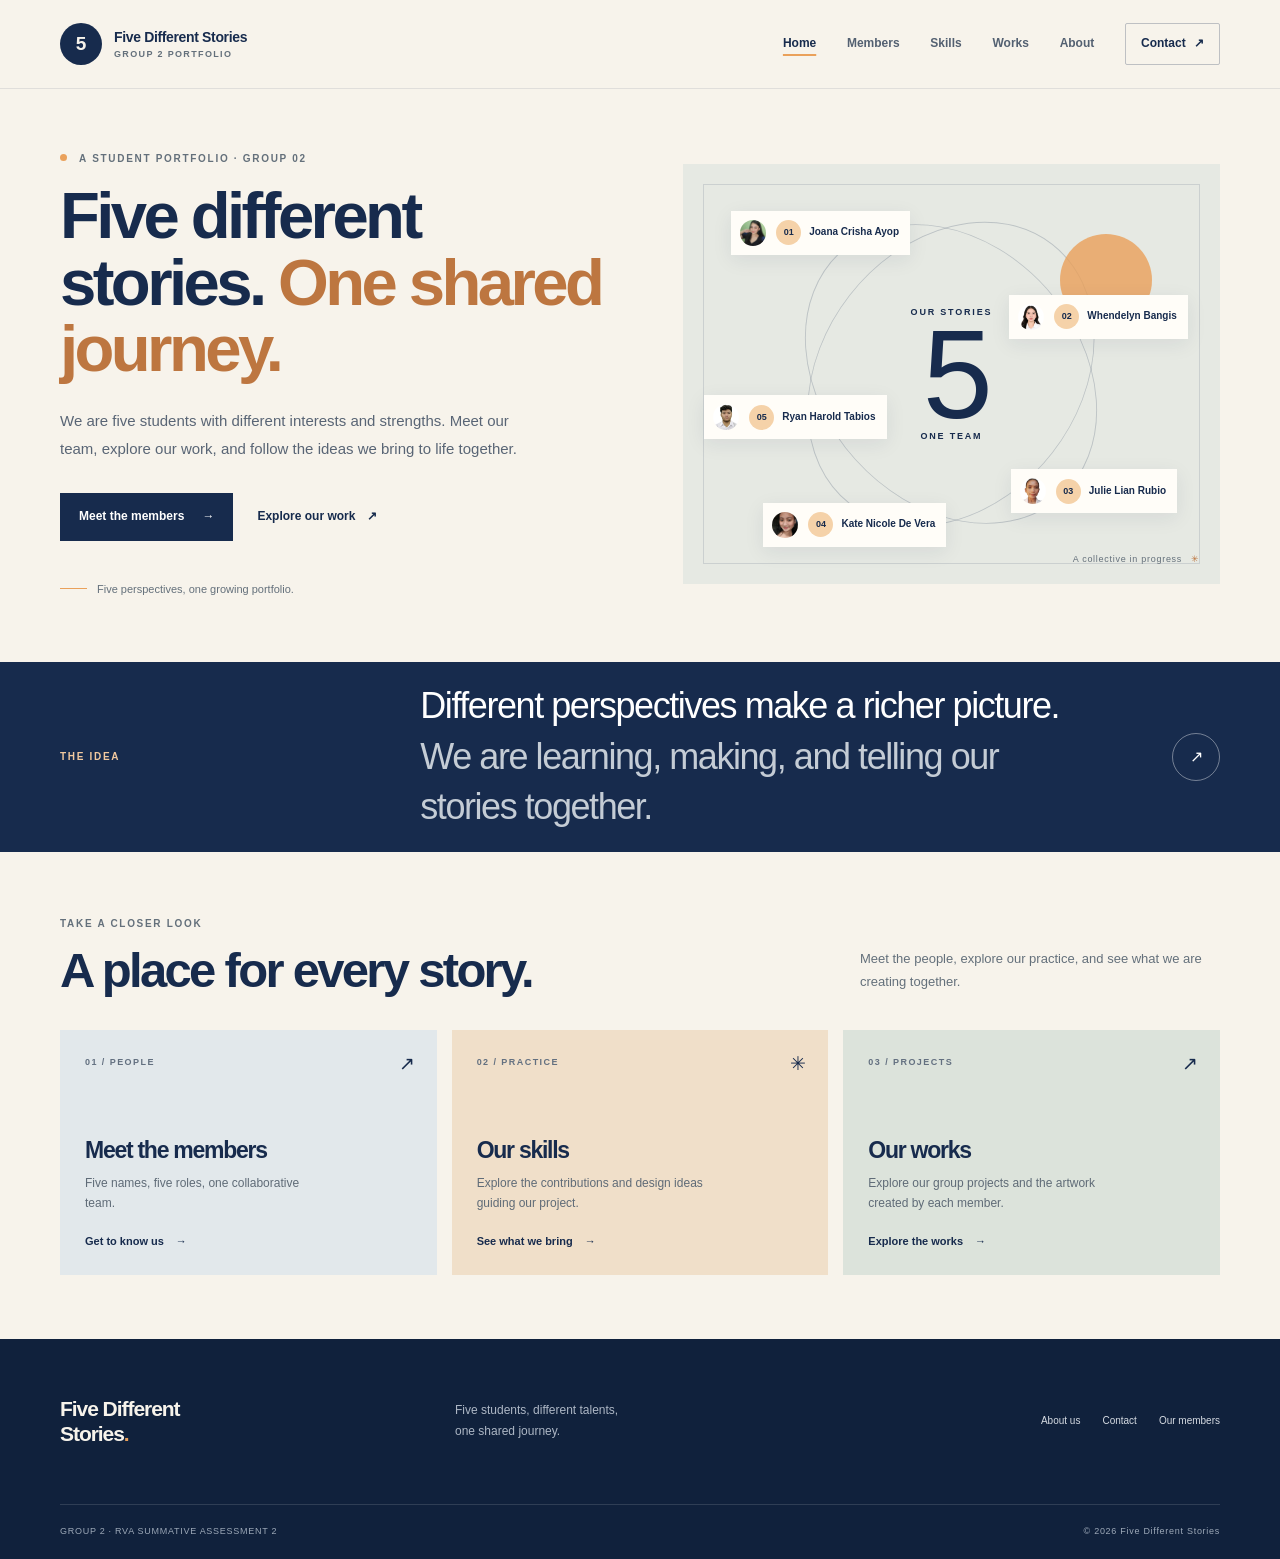
==== index.html @ 6a8d6bba "Add index.html for Group 2 portfolio with structured content and navigation" ====
<!doctype html>
<html lang="en">
<head>
  <meta charset="utf-8">
  <meta name="viewport" content="width=device-width, initial-scale=1">
  <meta name="description" content="Meet Group 2: five students, different talents, one shared journey.">
  <title>Five Different Stories | Group 2</title>
  <link rel="stylesheet" href="global.css">
  <script src="script.js" defer></script>
</head>
<body data-page="home">
  <a class="skip-link" href="#main">Skip to content</a>
  <header class="site-header">
    <div class="header-inner">
      <a class="brand" href="Index.html" aria-label="Five Different Stories home">
        <span class="brand-mark" aria-hidden="true">5</span>
        <span class="brand-copy"><strong>Five Different Stories</strong><small>GROUP 2 PORTFOLIO</small></span>
      </a>
      <button class="menu-toggle" type="button" aria-expanded="false" aria-controls="site-navigation">
        <span class="menu-toggle-label">Menu</span><span class="menu-icon" aria-hidden="true"></span>
      </button>
      <nav class="site-nav" id="site-navigation" aria-label="Main navigation">
        <a href="Index.html" data-nav="home">Home</a>
        <a href="Members.html" data-nav="members">Members</a>
        <a href="Skills.html" data-nav="skills">Skills</a>
        <a href="works.html" data-nav="works">Works</a>
        <a href="AboutUs.html" data-nav="about">About</a>
        <a class="nav-contact" href="ContactUs.html" data-nav="contact">Contact <span aria-hidden="true">↗</span></a>
      </nav>
    </div>
  </header>

  <main id="main">
    <section class="home-hero page-shell">
      <div class="hero-copy">
        <p class="eyebrow"><span class="eyebrow-dot"></span> A STUDENT PORTFOLIO · GROUP 02</p>
        <h1>Five different<br>stories. <span>One shared<br class="desktop-break"> journey.</span></h1>
        <p class="hero-intro">We are five students with different interests and strengths. Meet our team, explore our work, and follow the ideas we bring to life together.</p>
        <div class="button-row">
          <a class="button button-dark" href="Members.html">Meet the members <span aria-hidden="true">→</span></a>
          <a class="text-link" href="works.html">Explore our work <span aria-hidden="true">↗</span></a>
        </div>
        <p class="hero-note"><span class="note-line" aria-hidden="true"></span> Five perspectives, one growing portfolio.</p>
      </div>
      <div class="story-art" aria-label="An illustration representing five different student stories">
        <div class="art-orbit orbit-one"></div>
        <div class="art-orbit orbit-two"></div>
        <div class="art-sun"></div>
        <div class="art-label"><span>OUR STORIES</span><strong>5</strong><span>ONE TEAM</span></div>
        <div class="story-chip chip-one"><img class="chip-photo" src="Assets/joana.jpg" alt="" loading="lazy"><span class="chip-number">01</span><span>Joana Crisha Ayop</span></div>
        <div class="story-chip chip-two"><img class="chip-photo" src="Assets/whendy.jpg" alt="" loading="lazy"><span class="chip-number">02</span><span>Whendelyn Bangis</span></div>
        <div class="story-chip chip-three"><img class="chip-photo" src="Assets/julie.jpg" alt="" loading="lazy"><span class="chip-number">03</span><span>Julie Lian Rubio</span></div>
        <div class="story-chip chip-four"><img class="chip-photo" src="Assets/kate.jpg" alt="" loading="lazy"><span class="chip-number">04</span><span>Kate Nicole De Vera</span></div>
        <div class="story-chip chip-five"><img class="chip-photo" src="Assets/ryan.jpg" alt="" loading="lazy"><span class="chip-number">05</span><span>Ryan Harold Tabios</span></div>
        <span class="art-caption">A collective in progress <span aria-hidden="true">✳</span></span>
      </div>
    </section>

    <section class="intro-band">
      <div class="page-shell intro-band-inner">
        <p class="eyebrow">THE IDEA</p>
        <p class="intro-statement">Different perspectives make a richer picture. <span>We are learning, making, and telling our stories together.</span></p>
        <a class="round-link" href="AboutUs.html" aria-label="Read about our group">↗</a>
      </div>
    </section>

    <section class="home-sections page-shell section-pad">
      <div class="section-heading">
        <div><p class="eyebrow">TAKE A CLOSER LOOK</p><h2>A place for every story.</h2></div>
        <p>Meet the people, explore our practice, and see what we are creating together.</p>
      </div>
      <div class="feature-grid">
        <a class="feature-card feature-members" href="Members.html">
          <span class="feature-index">01 / PEOPLE</span><span class="feature-icon" aria-hidden="true">↗</span>
          <h3>Meet the members</h3><p>Five names, five roles, one collaborative team.</p><span class="feature-link">Get to know us <span aria-hidden="true">→</span></span>
        </a>
        <a class="feature-card feature-skills" href="Skills.html">
          <span class="feature-index">02 / PRACTICE</span><span class="feature-icon" aria-hidden="true">✳</span>
          <h3>Our skills</h3><p>Explore the contributions and design ideas guiding our project.</p><span class="feature-link">See what we bring <span aria-hidden="true">→</span></span>
        </a>
        <a class="feature-card feature-works" href="works.html">
          <span class="feature-index">03 / PROJECTS</span><span class="feature-icon" aria-hidden="true">↗</span>
          <h3>Our works</h3><p>Explore our group projects and the artwork created by each member.</p><span class="feature-link">Explore the works <span aria-hidden="true">→</span></span>
        </a>
      </div>
    </section>
  </main>

  <footer class="site-footer">
    <div class="page-shell footer-main">
      <a class="footer-brand" href="Index.html">Five Different<br>Stories<span>.</span></a>
      <p>Five students, different talents,<br>one shared journey.</p>
      <div class="footer-links"><a href="AboutUs.html">About us</a><a href="ContactUs.html">Contact</a><a href="Members.html">Our members</a></div>
    </div>
    <div class="page-shell footer-bottom"><span>GROUP 2 · RVA SUMMATIVE ASSESSMENT 2</span><span>© <span data-year>2026</span> Five Different Stories</span></div>
  </footer>
</body>
</html>
---- global.css ----
:root {
  color-scheme: light;
  --navy: #172b4d;
  --navy-deep: #10213c;
  --cream: #f7f3eb;
  --paper: #fffdf8;
  --orange: #eaa15b;
  --orange-light: #f5d2a9;
  --blue-pale: #dce5eb;
  --ink: #1c2a3a;
  --muted: #64707b;
  --line: #dedbd3;
  --display: "Trebuchet MS", "Arial", sans-serif;
  --body: "Segoe UI", "Arial", sans-serif;
  --shell: 1160px;
}

* { box-sizing: border-box; }
html { scroll-behavior: smooth; }
body { margin: 0; background: var(--cream); color: var(--ink); font-family: var(--body); font-size: 16px; line-height: 1.65; -webkit-font-smoothing: antialiased; }
a { color: inherit; }
button, a { -webkit-tap-highlight-color: transparent; }
a:focus-visible, button:focus-visible { outline: 3px solid var(--orange); outline-offset: 4px; }
.page-shell { width: min(var(--shell), calc(100% - 64px)); margin-inline: auto; }
.section-pad { padding-block: 64px; }
.skip-link { position: absolute; z-index: 20; top: 10px; left: 10px; padding: 10px 15px; transform: translateY(-160%); background: var(--paper); color: var(--navy); }
.skip-link:focus { transform: translateY(0); }

.site-header { position: relative; z-index: 10; border-bottom: 1px solid rgba(23, 43, 77, .1); }
.header-inner { width: min(var(--shell), calc(100% - 64px)); min-height: 88px; margin-inline: auto; display: flex; align-items: center; justify-content: space-between; gap: 30px; }
.brand { display: inline-flex; align-items: center; gap: 12px; text-decoration: none; }
.brand-mark { width: 42px; height: 42px; display: grid; place-items: center; border-radius: 50%; background: var(--navy); color: var(--cream); font: 800 19px var(--display); }
.brand-copy { display: grid; line-height: 1.3; }
.brand-copy strong { color: var(--navy); font: 700 14px var(--display); letter-spacing: -.025em; }
.brand-copy small { margin-top: 4px; color: var(--muted); font: 700 9px var(--body); letter-spacing: .15em; }
.site-nav { display: flex; align-items: center; gap: clamp(18px, 2.4vw, 34px); }
.site-nav a { color: #536071; font-size: 12px; font-weight: 600; text-decoration: none; transition: color .2s ease; }
.site-nav a:hover, .site-nav a[aria-current="page"] { color: var(--navy); }
.site-nav a[aria-current="page"]:not(.nav-contact) { text-decoration: underline; text-decoration-color: var(--orange); text-decoration-thickness: 2px; text-underline-offset: 7px; }
.site-nav .nav-contact { padding: 10px 15px; border: 1px solid rgba(23, 43, 77, .25); border-radius: 2px; color: var(--navy); }
.nav-contact span { margin-left: 5px; }
.menu-toggle { display: none; }

.eyebrow { margin: 0 0 17px; color: var(--muted); font: 700 10px var(--body); letter-spacing: .17em; line-height: 1.5; }
.eyebrow-dot { width: 7px; height: 7px; display: inline-block; margin: 0 8px 1px 0; border-radius: 50%; background: var(--orange); }
h1, h2, h3, p { margin-top: 0; }
h1, h2, h3 { color: var(--navy); font-family: var(--display); letter-spacing: -.055em; }
h1 { margin-bottom: 24px; font-size: clamp(54px, 7vw, 91px); font-weight: 600; line-height: 1.02; }
h1 span, h2 span { color: #bd7640; }
h2 { margin-bottom: 18px; font-size: clamp(32px, 4vw, 49px); font-weight: 600; line-height: 1.12; }
h3 { margin-bottom: 10px; font-size: 22px; font-weight: 700; line-height: 1.25; }

.home-hero { min-height: 560px; padding-block: 62px 64px; display: grid; grid-template-columns: 1.1fr 1fr; align-items: center; gap: 32px; }
.hero-copy { position: relative; z-index: 1; }
.hero-copy h1 { font-size: clamp(50px, 5.1vw, 68px); }
.hero-copy h1 span { color: #bd7640; }
.hero-intro { max-width: 470px; margin-bottom: 29px; color: #596575; font-size: 15px; line-height: 1.9; }
.button-row { display: flex; flex-wrap: wrap; align-items: center; gap: 24px; }
.button { min-height: 48px; display: inline-flex; align-items: center; justify-content: center; gap: 18px; padding: 0 19px; font-size: 12px; font-weight: 700; text-decoration: none; transition: transform .2s ease, background .2s ease; }
.button:hover { transform: translateY(-2px); }
.button-dark { background: var(--navy); color: white; }
.button-dark:hover { background: var(--navy-deep); }
.button-light { background: var(--cream); color: var(--navy); }
.text-link { display: inline-flex; align-items: center; gap: 12px; color: var(--navy); font-size: 12px; font-weight: 700; text-decoration: none; }
.text-link:hover, .feature-link:hover { color: #a45e2a; }
.hero-note { display: flex; align-items: center; gap: 10px; margin: 39px 0 0; color: var(--muted); font-size: 11px; }
.note-line { width: 27px; height: 1px; background: var(--orange); }
.story-art { position: relative; min-height: 420px; display: grid; place-items: center; overflow: hidden; background: #e6e9e3; }
.story-art::before { position: absolute; inset: 20px; border: 1px solid rgba(23, 43, 77, .13); content: ""; }
.art-orbit { position: absolute; width: 330px; height: 330px; border: 1px solid rgba(23, 43, 77, .2); border-radius: 50%; }
.orbit-one { transform: rotate(38deg) scaleX(.78); }
.orbit-two { transform: rotate(-42deg) scaleX(.78); }
.art-sun { position: absolute; top: 70px; right: 68px; width: 92px; height: 92px; border-radius: 50%; background: var(--orange); opacity: .8; }
.art-label { position: relative; z-index: 1; display: grid; justify-items: center; color: var(--navy); }
.art-label span { font-size: 9px; font-weight: 700; letter-spacing: .2em; }
.art-label strong { margin: -5px 0; color: var(--navy); font: 500 126px/.95 var(--display); letter-spacing: -.1em; }
.story-chip { position: absolute; z-index: 2; display: flex; align-items: center; gap: 8px; padding: 7px 11px 7px 7px; background: var(--paper); box-shadow: 0 5px 20px rgba(23, 43, 77, .08); color: var(--navy); font-size: 10px; font-weight: 600; white-space: nowrap; }
.chip-number { width: 25px; height: 25px; display: grid; place-items: center; border-radius: 50%; background: var(--orange-light); font-size: 9px; }
.chip-photo { width: 30px; height: 30px; flex: 0 0 auto; object-fit: cover; object-position: 50% 25%; border: 2px solid var(--paper); border-radius: 50%; }
.chip-one { top: 11%; left: 9%; }
.chip-two { top: 31%; right: 6%; }
.chip-three { right: 8%; bottom: 17%; }
.chip-four { bottom: 9%; left: 15%; }
.chip-five { top: 55%; left: 4%; }
.art-caption { position: absolute; right: 20px; bottom: 18px; color: var(--muted); font-size: 9px; letter-spacing: .08em; }
.art-caption span { padding-left: 6px; color: #bd7640; }

.intro-band { background: var(--navy); color: white; }
.intro-band-inner { min-height: 190px; display: grid; grid-template-columns: .45fr 1fr auto; align-items: center; gap: 40px; }
.intro-band .eyebrow { margin: 0; color: #f2c99f; }
.intro-statement { max-width: 670px; margin: 0; font: 500 clamp(24px, 3vw, 36px)/1.4 var(--display); letter-spacing: -.04em; }
.intro-statement span { color: #c4ccd5; }
.round-link { width: 48px; height: 48px; display: grid; place-items: center; border: 1px solid rgba(255,255,255,.4); border-radius: 50%; color: white; text-decoration: none; }
.section-heading { margin-bottom: 32px; display: flex; align-items: end; justify-content: space-between; gap: 35px; }
.section-heading .eyebrow { margin-bottom: 12px; }
.section-heading h2 { margin-bottom: 0; }
.section-heading > p { max-width: 360px; margin-bottom: 4px; color: var(--muted); font-size: 13px; line-height: 1.8; }
.feature-grid { display: grid; grid-template-columns: repeat(3, 1fr); gap: 15px; }
.feature-card { min-height: 245px; position: relative; display: flex; flex-direction: column; align-items: flex-start; padding: 25px; text-decoration: none; transition: transform .2s ease; }
.feature-card:hover { transform: translateY(-4px); }
.feature-members { background: #e2e8eb; }
.feature-skills { background: #f0dfc9; }
.feature-works { background: #dce3db; }
.feature-index { color: #637080; font-size: 9px; font-weight: 700; letter-spacing: .16em; }
.feature-icon { position: absolute; top: 18px; right: 22px; color: var(--navy); font-size: 19px; }
.feature-card h3 { margin: auto 0 8px; font-size: 23px; }
.feature-card p { max-width: 235px; margin-bottom: 18px; color: #5f6b77; font-size: 12px; line-height: 1.7; }
.feature-link { display: inline-flex; gap: 12px; color: var(--navy); font-size: 11px; font-weight: 700; }

.site-footer { background: var(--navy-deep); color: #d6dbe2; }
.footer-main { min-height: 165px; display: grid; grid-template-columns: 1fr 1fr 1fr; align-items: center; gap: 25px; }
.footer-brand { color: var(--cream); font: 700 21px/1.2 var(--display); letter-spacing: -.05em; text-decoration: none; }
.footer-brand span { color: var(--orange); }
.footer-main > p { margin: 0; color: #adb7c5; font-size: 12px; line-height: 1.8; }
.footer-links { display: flex; justify-content: flex-end; gap: 22px; }
.footer-links a { color: #d6dbe2; font-size: 10px; text-decoration: none; }
.footer-links a:hover { color: var(--orange-light); }
.footer-bottom { min-height: 55px; display: flex; align-items: center; justify-content: space-between; gap: 20px; border-top: 1px solid rgba(255,255,255,.13); color: #9da9b8; font-size: 9px; letter-spacing: .08em; }

.page-hero { min-height: 380px; position: relative; padding-block: 72px 60px; }
.page-hero h1 { max-width: 790px; font-size: clamp(58px, 8vw, 96px); }
.page-hero h1 span { color: #bd7640; }
.page-lede { max-width: 525px; margin-bottom: 0; color: #596575; font-size: 14px; line-height: 1.85; }
.page-number { position: absolute; right: 0; bottom: 60px; color: #8a929b; font-size: 10px; font-weight: 700; letter-spacing: .15em; }

.members-section { padding-top: 0; }
.members-grid { display: grid; grid-template-columns: repeat(3, 1fr); gap: 25px 20px; }
.member-card { background: var(--paper); }
.member-art { min-height: 210px; position: relative; display: grid; place-items: center; overflow: hidden; }
.member-art::before, .member-art::after { position: absolute; width: 170px; height: 170px; border: 1px solid rgba(23,43,77,.18); border-radius: 50%; content: ""; }
.member-art::after { width: 115px; height: 115px; transform: rotate(45deg) scaleX(.7); }
.member-joana .member-art { background: #dce5eb; }
.member-whendelyn .member-art { background: #f0dfc9; }
.member-julie .member-art { background: #e3e5d9; }
.member-kate .member-art { background: #ead8d4; }
.member-ryan .member-art { background: #d9e3df; }
.member-photo { position: relative; z-index: 2; width: 132px; height: 132px; object-fit: cover; object-position: 50% 30%; border: 8px solid rgba(255, 253, 248, .82); border-radius: 50%; box-shadow: 0 8px 20px rgba(23,43,77,.10); }
.member-joana .member-photo { object-position: 50% 28%; }
.member-whendelyn .member-photo { object-position: 50% 24%; }
.member-julie .member-photo { object-position: 50% 25%; }
.member-kate .member-photo { object-position: 50% 22%; }
.member-ryan .member-photo { object-position: 50% 27%; }
.member-card-number { position: absolute; top: 15px; left: 17px; color: #6b7783; font-size: 10px; font-weight: 700; }
.member-stamp { position: absolute; right: 16px; bottom: 14px; color: rgba(23,43,77,.7); font-size: 8px; font-weight: 700; letter-spacing: .13em; line-height: 1.6; text-align: right; }
.member-info { min-height: 155px; padding: 20px 21px; }
.member-info .eyebrow { margin-bottom: 9px; font-size: 9px; }
.member-info h2 { margin-bottom: 4px; font-size: 19px; letter-spacing: -.04em; }
.member-info > p:not(.eyebrow) { margin-bottom: 14px; color: var(--muted); font-size: 11px; }
.member-tags { display: flex; flex-wrap: wrap; gap: 6px; }
.member-tags span { padding: 4px 8px; background: #f2efe9; color: #66717d; font-size: 9px; }
.member-tags .portfolio-link { padding: 4px 8px; background: var(--navy); color: white; font-size: 9px; font-weight: 700; text-decoration: none; }
.member-tags .portfolio-progress { color: #9a6542; }
.content-note { display: flex; align-items: flex-start; gap: 11px; margin: 31px 0 0; color: var(--muted); font-size: 11px; }
.content-note > span { color: #bd7640; font-size: 16px; }
.callout-band { background: var(--navy); }
.callout-inner { min-height: 250px; display: flex; align-items: center; gap: 40px; }
.callout-inner .eyebrow { margin-right: auto; color: #f2c99f; }
.callout-inner h2 { margin: 0 auto 0 0; color: white; font-size: clamp(34px, 4vw, 48px); }
.callout-inner h2 span { color: var(--orange-light); }

.contributions-section { padding: 0 0 32px; }
.contribution-list { border-top: 1px solid var(--line); }
.contribution-row { min-height: 84px; display: grid; grid-template-columns: 65px 1fr auto; align-items: center; gap: 18px; border-bottom: 1px solid var(--line); }
.contribution-number { color: #bd7640; font: 600 17px var(--display); }
.contribution-row h3 { margin: 0 0 2px; font-size: 17px; letter-spacing: -.03em; }
.contribution-row p { margin: 0; color: var(--muted); font-size: 11px; }
.contribution-arrow { color: var(--navy); font-size: 16px; }
.design-section { background: #eae8df; }
.design-section .section-pad { padding-block: 56px 64px; }
.design-columns { display: grid; grid-template-columns: 1fr 1fr; gap: 18px; }
.design-panel { min-height: 250px; padding: 28px; }
.art-elements { background: var(--navy); }
.design-principles { background: #f1dfca; }
.design-panel .eyebrow { color: #bdc9d4; }
.design-principles .eyebrow { color: #81684f; }
.design-panel h3 { margin-bottom: 26px; color: white; font-size: 25px; }
.design-principles h3 { color: var(--navy); }
.design-token-grid { display: flex; flex-wrap: wrap; gap: 8px; }
.design-term { padding: 8px 11px; border: 1px solid rgba(255,255,255,.3); background: transparent; color: white; font: 400 11px var(--body); cursor: pointer; }
.design-term:hover, .design-term[aria-pressed="true"] { border-color: var(--orange-light); background: var(--orange-light); color: var(--navy); }
.design-term:focus-visible { outline-color: var(--orange-light); }
.design-principles .design-term { border-color: rgba(23,43,77,.26); color: var(--navy); }
.design-principles .design-term:hover, .design-principles .design-term[aria-pressed="true"] { border-color: var(--navy); background: var(--navy); color: white; }
.design-description { min-height: 105px; max-width: 640px; padding: 15px 0 0; }
.design-description p { margin: 0 0 9px; color: #e2e8ef; font-size: 12px; line-height: 1.8; }
.design-principles .design-description p { color: #4f5c69; }
.design-description a { color: var(--orange-light); font-size: 10px; font-weight: 700; text-decoration: none; }
.design-description a:hover { text-decoration: underline; text-underline-offset: 3px; }
.design-principles .design-description a { color: #8d542b; }

.works-hero { min-height: 390px; }
.work-feature { display: grid; grid-template-columns: 1fr 1fr; background: var(--paper); }
.work-visual { min-height: 435px; position: relative; display: flex; flex-direction: column; justify-content: center; overflow: hidden; padding: 52px; background: #dfe6e7; }
.work-visual::before { position: absolute; inset: 22px; border: 1px solid rgba(23,43,77,.16); content: ""; }
.work-kicker, .work-visual-caption { position: relative; z-index: 1; color: #586777; font-size: 9px; font-weight: 700; letter-spacing: .16em; }
.work-title { position: relative; z-index: 1; margin-top: 20px; color: var(--navy); font: 700 clamp(46px, 6vw, 75px)/.95 var(--display); letter-spacing: -.09em; }
.work-title span { color: #bd7640; }
.work-sun { position: absolute; top: 66px; right: 60px; width: 100px; height: 100px; border-radius: 50%; background: #efb16e; }
.work-orbit { position: absolute; right: -85px; bottom: -180px; width: 380px; height: 380px; border: 1px solid rgba(23,43,77,.25); border-radius: 50%; box-shadow: 0 0 0 28px #dfe6e7, 0 0 0 29px rgba(23,43,77,.2), 0 0 0 58px #dfe6e7, 0 0 0 59px rgba(23,43,77,.16); }
.work-visual-caption { position: absolute; right: 39px; bottom: 36px; font-size: 8px; }
.work-description { padding: 55px 50px; display: flex; flex-direction: column; align-items: flex-start; }
.work-description .eyebrow { color: #a36536; }
.work-description h2 { max-width: 400px; margin-bottom: 18px; font-size: clamp(31px, 3.6vw, 43px); }
.work-description > p:not(.eyebrow) { max-width: 410px; margin-bottom: 30px; color: var(--muted); font-size: 13px; line-height: 1.9; }
.work-meta { width: 100%; display: grid; grid-template-columns: repeat(3, 1fr); gap: 12px; margin: auto 0 25px; padding-top: 18px; border-top: 1px solid var(--line); }
.work-meta span { color: var(--navy); font-size: 10px; font-weight: 600; }
.work-meta small { display: block; margin-bottom: 4px; color: var(--muted); font-size: 8px; letter-spacing: .12em; }
.individual-works { padding-block: 36px 64px; counter-reset: artist; }
.artist-gallery { margin-top: 24px; padding: 26px; border: 1px solid var(--line); border-radius: 12px; background: rgba(255,253,248,.72); box-shadow: 0 8px 24px rgba(23,43,77,.04); counter-increment: artist; }
.artist-gallery-heading { margin-bottom: 20px; padding-bottom: 16px; display: flex; align-items: center; justify-content: space-between; gap: 16px; border-bottom: 1px solid #e8e4da; }
.artist-gallery-heading h3 { margin: 0; display: flex; align-items: center; gap: 12px; font-size: clamp(22px, 2.4vw, 28px); }
.artist-gallery-heading h3::before { content: counter(artist, decimal-leading-zero); width: 36px; height: 36px; flex: 0 0 auto; display: grid; place-items: center; border-radius: 50%; background: var(--orange-light); color: #a36536; font: 700 10px var(--body); letter-spacing: 0; }
.artist-gallery-heading > span { flex: 0 0 auto; padding: 8px 11px; border-radius: 99px; background: #f2e2cf; color: #8d542b; font-size: 9px; font-weight: 700; letter-spacing: .08em; text-transform: uppercase; }
.artwork-grid { display: flex; flex-wrap: wrap; justify-content: center; gap: 16px; }
.artwork-card { min-width: 0; max-width: 260px; flex: 1 1 220px; display: flex; flex-direction: column; margin: 0; overflow: visible; }
.artist-gallery--julie .artwork-grid { display: grid; grid-template-columns: minmax(0, .75fr) repeat(2, minmax(0, 1fr)); grid-template-areas: "portrait academic koi" "portrait dream sundown"; }
.artist-gallery--kate .artwork-grid { display: grid; grid-template-columns: minmax(0, .75fr) minmax(0, 1fr) minmax(0, .75fr); grid-template-areas: "portrait bloon koi" "portrait journey koi"; }
.artist-gallery--whendelyn .artwork-grid { display: grid; grid-template-columns: minmax(0, .72fr) minmax(0, 1fr) minmax(0, .72fr); grid-template-areas: "portrait harmony pdf" "portrait triptych pdf"; }
.artist-gallery--julie .artwork-card, .artist-gallery--kate .artwork-card, .artist-gallery--whendelyn .artwork-card, .artist-gallery--whendelyn .artwork-document { max-width: none; }
.artist-gallery--julie .artwork-card:nth-child(1), .artist-gallery--kate .artwork-card:nth-child(1), .artist-gallery--whendelyn .artwork-card:nth-child(1) { grid-area: portrait; }
.artist-gallery--julie .artwork-card:nth-child(2) { grid-area: academic; }
.artist-gallery--julie .artwork-card:nth-child(3) { grid-area: koi; }
.artist-gallery--julie .artwork-card:nth-child(4) { grid-area: dream; }
.artist-gallery--julie .artwork-card:nth-child(5) { grid-area: sundown; }
.artist-gallery--kate .artwork-card:nth-child(2) { grid-area: bloon; }
.artist-gallery--kate .artwork-card:nth-child(3) { grid-area: journey; }
.artist-gallery--kate .artwork-card:nth-child(4) { grid-area: koi; }
.artist-gallery--whendelyn .artwork-card:nth-child(2) { grid-area: harmony; }
.artist-gallery--whendelyn .artwork-card:nth-child(3) { grid-area: triptych; }
.artist-gallery--whendelyn .artwork-document { grid-area: pdf; min-height: 0; }
.artist-gallery--julie .artwork-card:first-child .artwork-image, .artist-gallery--kate .artwork-card:first-child .artwork-image, .artist-gallery--kate .artwork-card:nth-child(4) .artwork-image, .artist-gallery--whendelyn .artwork-card:first-child .artwork-image { min-height: 0; flex: 0 0 auto; aspect-ratio: 10 / 17; }
.artist-gallery--julie .artwork-card:not(:first-child) .artwork-image, .artist-gallery--kate .artwork-card:nth-child(2) .artwork-image, .artist-gallery--kate .artwork-card:nth-child(3) .artwork-image, .artist-gallery--whendelyn .artwork-card:nth-child(2) .artwork-image, .artist-gallery--whendelyn .artwork-card:nth-child(3) .artwork-image { position: relative; overflow: hidden; aspect-ratio: 16 / 9; }
.artist-gallery--julie .artwork-card:not(:first-child) .artwork-image img, .artist-gallery--kate .artwork-card:nth-child(2) .artwork-image img, .artist-gallery--kate .artwork-card:nth-child(3) .artwork-image img, .artist-gallery--whendelyn .artwork-card:nth-child(2) .artwork-image img, .artist-gallery--whendelyn .artwork-card:nth-child(3) .artwork-image img { position: absolute; top: var(--artwork-frame-inset); left: var(--artwork-frame-inset); width: calc(100% - var(--artwork-frame-inset) - var(--artwork-frame-inset)); height: calc(100% - var(--artwork-frame-inset) - var(--artwork-frame-inset)); max-width: none; object-fit: contain; object-position: center; }
.artwork-image { --artwork-frame-inset: 9px; display: grid; place-items: center; padding: var(--artwork-frame-inset); aspect-ratio: 4 / 3; border: 1px solid #987146; background: linear-gradient(135deg, #e1c894, #aa7b4a 48%, #d3b27e); box-shadow: inset 0 0 0 2px #efdfb9, inset 0 0 0 4px rgba(105,72,39,.2); }
.artwork-card--portrait { max-width: 322px; flex: 1 1 322px; }
.artwork-card--portrait .artwork-image { aspect-ratio: 10 / 17; }
.artwork-image img { display: block; width: 100%; height: 100%; border: 5px solid #f8f5ed; border-radius: 0; background: var(--paper); box-shadow: 0 2px 6px rgba(23,43,77,.18); object-fit: contain; }
.artwork-card--landscape .artwork-image img { image-orientation: from-image; }
.artwork-card--zoom { flex-basis: 420px; max-width: 480px; }
.artwork-card--zoom .artwork-image { aspect-ratio: 16 / 9; }
.artwork-card--zoom .artwork-image img { object-fit: contain; object-position: center; }
.artwork-card figcaption { min-height: 0; flex: 0 0 auto; display: flex; align-items: center; justify-content: center; padding: 9px 6px 0; color: var(--navy); font-size: 11px; font-style: italic; font-weight: 600; line-height: 1.45; text-align: center; }
.artwork-card figcaption::before { content: "\201C"; }
.artwork-card figcaption::after { content: "\201D"; }
.artwork-card--painting figcaption { flex-direction: column; gap: 4px; }
.artwork-card--painting figcaption::before, .artwork-card--painting figcaption::after { content: none; }
.artwork-card--painting .artwork-title { quotes: "\201C" "\201D"; }
.artwork-card--painting .artwork-description { color: var(--muted); font-size: 9px; font-style: normal; font-weight: 500; }
.artwork-document { min-height: 260px; max-width: 260px; flex: 1 1 220px; display: flex; flex-direction: column; align-items: flex-start; justify-content: center; gap: 13px; padding: 22px; border-radius: 8px; background: var(--navy); box-shadow: 0 5px 16px rgba(23,43,77,.1); color: white; text-decoration: none; }
.artwork-document:hover { background: var(--navy-deep); }
.artwork-document:focus-visible { outline: 3px solid var(--orange); outline-offset: 3px; }
.artwork-document-icon { display: grid; width: 40px; height: 40px; place-items: center; background: var(--orange-light); color: var(--navy); font-size: 10px; font-weight: 800; }
.artwork-document strong { font: 600 17px/1.35 var(--display); }
.artwork-document small { color: #c7d0db; font-size: 10px; font-weight: 700; }
.group-work { padding: 64px 0 28px; }
.group-work .section-heading { align-items: end; }
.group-work .section-heading h2 { margin-bottom: 0; }
.group-work .text-link { flex: 0 0 auto; }
.group-work-project-heading { margin-bottom: 18px; padding-left: 16px; border-left: 3px solid var(--orange); }
.group-work-project-heading .eyebrow { margin-bottom: 6px; color: #a36536; }
.group-work-project-title { margin: 0; font-size: clamp(23px, 3vw, 34px); line-height: 1.16; }
.group-work-project-title span { color: #bd7640; }
.group-work-preview { overflow: hidden; aspect-ratio: 16 / 9; border: 1px solid var(--line); background: var(--paper); }
.group-work-preview iframe { display: block; width: 100%; height: 100%; border: 0; }
.group-work-figma { margin-top: 34px; padding-top: 28px; border-top: 1px solid var(--line); }
.group-work-preview-heading { margin-bottom: 18px; display: flex; align-items: flex-end; justify-content: space-between; gap: 24px; }
.group-work-preview-heading .group-work-project-heading { margin-bottom: 0; }
.group-work-figma-preview { aspect-ratio: 1440 / 1024; }

.about-hero { min-height: 380px; }
.about-story { display: grid; grid-template-columns: .9fr 1.1fr; gap: 10%; padding-block: 25px 36px; }
.about-quote { min-height: 300px; position: relative; display: flex; flex-direction: column; justify-content: center; padding: 38px; background: #e8dfd1; }
.quote-mark { position: absolute; top: 12px; left: 33px; color: #bd7640; font: 700 68px/.9 var(--display); }
.about-quote > p { margin: 20px 0; color: var(--navy); font: 600 25px/1.45 var(--display); letter-spacing: -.04em; }
.quote-credit { color: #7b6d5f; font-size: 8px; font-weight: 700; letter-spacing: .16em; }
.about-copy { align-self: center; }
.about-copy .eyebrow { margin-bottom: 13px; }
.about-copy h2 { font-size: clamp(32px, 4vw, 44px); }
.about-copy > p:not(.eyebrow) { color: var(--muted); font-size: 13px; line-height: 1.9; }
.timeline-section { background: #ebe9e0; }
.timeline { position: relative; display: grid; grid-template-columns: repeat(3, 1fr); gap: 25px; padding-top: 20px; }
.timeline::before { position: absolute; top: 27px; right: 0; left: 0; height: 1px; background: #c6c7bf; content: ""; }
.timeline-item { position: relative; padding: 42px 25px 0 0; }
.timeline-dot { position: absolute; top: 0; left: 0; width: 15px; height: 15px; border: 4px solid #ebe9e0; border-radius: 50%; background: var(--orange); box-shadow: 0 0 0 1px #bd7640; }
.timeline-item .eyebrow { margin-bottom: 11px; color: #a36536; }
.timeline-item h3 { font-size: 19px; }
.timeline-item > p:not(.eyebrow) { margin: 0; color: var(--muted); font-size: 11px; line-height: 1.8; }
.about-bottom { min-height: 190px; display: flex; align-items: center; justify-content: space-between; gap: 30px; }
.about-bottom .eyebrow { margin-bottom: 9px; }
.about-bottom h2 { margin-bottom: 8px; font-size: 32px; }
.about-bottom p:not(.eyebrow) { max-width: 560px; margin: 0; color: var(--muted); font-size: 12px; }
.about-bottom .button { flex: 0 0 auto; }

.contact-hero { min-height: 380px; }
.contact-section { padding-bottom: 76px; }
.contact-card { display: grid; grid-template-columns: 1.45fr 1fr; background: var(--paper); }
.contact-card-main { min-width: 0; padding: 40px 42px; }
.contact-form { width: 100%; }
.contact-form-heading { margin-bottom: 23px; text-align: center; }
.contact-form-heading h2 { margin-bottom: 5px; font-size: clamp(25px, 2.8vw, 34px); }
.contact-form-heading p { margin: 0; color: var(--muted); font-size: 13px; line-height: 1.6; }
.contact-form-fields { display: grid; grid-template-columns: repeat(2, minmax(0, 1fr)); gap: 18px; }
.contact-field { display: flex; flex-direction: column; gap: 7px; margin-bottom: 16px; color: var(--navy); font-size: 12px; font-weight: 700; line-height: 1.4; }
.contact-field input, .contact-field textarea { width: 100%; min-height: 44px; padding: 11px 12px; border: 1px solid #e8751a; border-radius: 9px; background: var(--paper); color: var(--navy); font: 400 13px var(--body); }
.contact-field textarea { min-height: 96px; resize: vertical; }
.contact-field input::placeholder, .contact-field textarea::placeholder { color: #7d8188; opacity: 1; }
.contact-field input:focus-visible, .contact-field textarea:focus-visible { outline: 2px solid var(--orange); outline-offset: 2px; }
.contact-submit { width: 100%; min-height: 46px; border: 0; border-radius: 999px; background: #ed7d21; color: var(--navy); font: 700 14px var(--body); cursor: pointer; }
.contact-submit:hover:not(:disabled) { background: #f08a32; }
.contact-submit:disabled { cursor: not-allowed; opacity: .7; }
.contact-note { max-width: 34ch; margin: 14px auto 22px; color: var(--muted); font-size: 15px; line-height: 1.6; text-align: center; }
.contact-modal { width: min(440px, calc(100% - 32px)); max-width: calc(100% - 32px); padding: 0; border: 0; border-radius: 12px; background: var(--paper); color: var(--ink); box-shadow: 0 20px 70px rgba(16,33,60,.28); }
.contact-modal::backdrop { background: rgba(16,33,60,.62); backdrop-filter: blur(3px); }
.contact-modal-content { padding: 32px; text-align: center; }
.contact-modal-mark { width: 48px; height: 48px; display: grid; place-items: center; margin: 0 auto 15px; border-radius: 50%; background: #e4f0e5; color: #2e7140; font-size: 24px; }
.contact-modal-content .eyebrow { margin-bottom: 8px; color: #6a7b6d; }
.contact-modal-content h2 { margin-bottom: 10px; font-size: clamp(26px, 5vw, 34px); }
.contact-modal-close { min-height: 44px; padding: 0 24px; border: 0; border-radius: 4px; background: var(--navy); color: white; font: 700 12px var(--body); cursor: pointer; }
.contact-modal-close:hover { background: var(--navy-deep); }
.contact-directory { margin-top: 48px; }
.contact-directory .section-heading { margin-bottom: 20px; }
.contact-directory-heading h2 { font-size: clamp(28px, 3vw, 38px); }
.contact-placeholder { display: flex; align-items: flex-start; gap: 14px; padding: 18px; background: #f1eee7; }
.contact-placeholder-icon { width: 32px; height: 32px; flex: 0 0 auto; display: grid; place-items: center; border-radius: 50%; background: var(--navy); color: white; font: 600 14px var(--display); }
.contact-placeholder strong { color: var(--navy); font: 700 12px var(--display); }
.contact-placeholder p { margin: 5px 0 0; color: var(--muted); font-size: 10px; line-height: 1.7; }
.member-contact-grid { display: grid; grid-template-columns: repeat(2, minmax(0, 1fr)); gap: 12px; }
.member-contact { min-height: 120px; padding: 16px; background: #f1eee7; }
.member-contact h3 { margin-bottom: 9px; color: var(--navy); font-size: 13px; letter-spacing: -.025em; }
.member-contact a { display: block; width: fit-content; margin-top: 5px; color: #a36536; font-size: 11px; font-weight: 700; text-decoration: none; }
.member-contact a:hover { text-decoration: underline; text-underline-offset: 3px; }
.member-contact .contact-progress { margin: 0; color: var(--muted); font-size: 10px; }
.contact-card-side { min-height: 480px; position: relative; display: flex; flex-direction: column; justify-content: flex-end; overflow: hidden; padding: 30px; background: var(--navy); color: white; }
.contact-card-side::before, .contact-card-side::after { position: absolute; top: 13%; left: 50%; width: 190px; height: 190px; border: 1px solid rgba(255,255,255,.26); border-radius: 50%; content: ""; transform: translateX(-50%); }
.contact-card-side::after { width: 140px; height: 140px; top: 19%; }
.contact-side-mark { position: absolute; top: 21%; left: 50%; color: var(--orange-light); font: 600 88px/.9 var(--display); transform: translateX(-50%); }
.contact-card-side > p { position: relative; z-index: 1; margin-bottom: 20px; color: white; font: 600 18px/1.4 var(--display); }
.contact-card-side > a { position: relative; z-index: 1; display: flex; justify-content: space-between; padding-top: 12px; border-top: 1px solid rgba(255,255,255,.3); color: #e4e8ec; font-size: 11px; text-decoration: none; }
.contact-next { display: flex; align-items: center; gap: 26px; padding: 25px 0; border-bottom: 1px solid var(--line); }
.contact-next .eyebrow { margin: 0 auto 0 0; }
.contact-next a { color: var(--navy); font-size: 11px; font-weight: 600; text-decoration: none; }
.contact-next a:hover { color: #a45e2a; }

@media (max-width: 820px) {
  .page-shell, .header-inner { width: min(100% - 44px, var(--shell)); }
  .site-nav { gap: 15px; }
  .site-nav a { font-size: 11px; }
  .home-hero { min-height: auto; grid-template-columns: 1fr 1fr; gap: 25px; padding-block: 65px; }
  .story-art { min-height: 365px; }
  .story-chip { font-size: 8px; }
  .chip-one { left: 4%; }
  .chip-two { right: 3%; }
  .art-orbit { width: 265px; height: 265px; }
  .art-label strong { font-size: 100px; }
  .section-pad { padding-block: 56px; }
  .design-section .section-pad { padding-block: 48px 56px; }
  .timeline-section .section-pad { padding-block: 48px; }
  .members-grid { grid-template-columns: repeat(2, 1fr); }
  .page-number { bottom: 50px; }
  .work-visual { padding: 35px; }
  .work-description { padding: 40px 30px; }
  .about-story { gap: 6%; }
}

@media (max-width: 640px) {
  .page-shell, .header-inner { width: min(100% - 38px, var(--shell)); }
  .header-inner { min-height: 74px; }
  .brand-mark { width: 37px; height: 37px; }
  .brand-copy strong { font-size: 12px; }
  .brand-copy small { font-size: 8px; }
  .menu-toggle { display: inline-flex; align-items: center; gap: 9px; padding: 10px 0 10px 10px; border: 0; background: none; color: var(--navy); font: 600 11px var(--body); cursor: pointer; }
  .menu-icon, .menu-icon::after { width: 19px; height: 1px; display: block; background: var(--navy); transition: transform .2s ease; }
  .menu-icon { position: relative; }
  .menu-icon::after { position: absolute; top: 6px; left: 0; content: ""; }
  .menu-toggle[aria-expanded="true"] .menu-icon { transform: rotate(45deg); }
  .menu-toggle[aria-expanded="true"] .menu-icon::after { top: 0; transform: rotate(-90deg); }
  .site-nav { display: flex; flex-direction: column; align-items: stretch; gap: 0; padding: 0 19px; border-bottom: 1px solid var(--line); background: var(--cream); }
  .js-enabled .site-nav { position: absolute; top: 100%; right: 0; left: 0; max-height: 0; overflow: hidden; padding-block: 0; border: 0; box-shadow: 0 12px 20px rgba(23,43,77,.08); transition: max-height .25s ease, padding .25s ease; }
  .js-enabled .site-nav.is-open { max-height: 390px; padding-block: 8px 18px; border-bottom: 1px solid var(--line); }
  .site-nav a { padding: 13px 0; border-bottom: 1px solid rgba(23,43,77,.09); font-size: 12px; }
  .site-nav a:last-child { border-bottom: 0; }
  .site-nav .nav-contact { display: inline-flex; justify-content: space-between; margin-top: 10px; padding: 11px 12px; border: 1px solid rgba(23,43,77,.25); }
  .site-nav a[aria-current="page"]:not(.nav-contact) { text-underline-offset: 3px; }
  .home-hero { grid-template-columns: 1fr; gap: 28px; padding-block: 44px 48px; }
  .hero-copy h1 { font-size: clamp(52px, 13vw, 72px); }
  .hero-intro { font-size: 13px; }
  .story-art { min-height: 320px; }
  .art-orbit { width: 260px; height: 260px; }
  .art-sun { top: 48px; right: 47px; width: 74px; height: 74px; }
  .chip-one { top: 9%; left: 5%; }
  .chip-two { top: 29%; right: 3%; }
  .chip-three { right: 5%; bottom: 16%; }
  .chip-four { bottom: 8%; left: 5%; }
  .chip-five { top: 55%; left: 3%; }
  .intro-band-inner { min-height: 0; grid-template-columns: 1fr auto; gap: 15px; padding-block: 25px; }
  .intro-band .eyebrow { grid-column: 1 / -1; align-self: end; margin: 0; }
  .intro-statement { align-self: start; padding-bottom: 0; font-size: 24px; }
  .round-link { width: 40px; height: 40px; align-self: center; }
  .section-pad { padding-block: 44px; }
  .section-heading { align-items: flex-start; flex-direction: column; gap: 14px; margin-bottom: 28px; }
  .group-work { padding-block: 40px 24px; }
  .group-work-preview-heading { align-items: flex-start; flex-direction: column; gap: 12px; }
  .individual-works { padding-block: 28px 40px; }
  .artist-gallery { margin-top: 18px; padding: 17px; border-radius: 10px; }
  .artist-gallery-heading { margin-bottom: 15px; padding-bottom: 13px; gap: 8px; }
  .artist-gallery-heading h3 { gap: 8px; font-size: 20px; }
  .artist-gallery-heading h3::before { width: 30px; height: 30px; font-size: 9px; }
  .artist-gallery-heading > span { padding: 7px 8px; font-size: 8px; }
  .artwork-grid { gap: 10px; }
  .artwork-card, .artwork-document { max-width: none; flex: 0 1 calc(50% - 5px); }
  .artwork-card--zoom { flex-basis: 100%; }
  .artist-gallery--julie .artwork-grid, .artist-gallery--kate .artwork-grid, .artist-gallery--whendelyn .artwork-grid { grid-template-columns: minmax(0, 1fr); grid-template-areas: none; }
  .artist-gallery--julie .artwork-card:nth-child(n), .artist-gallery--kate .artwork-card:nth-child(n), .artist-gallery--whendelyn .artwork-card:nth-child(n), .artist-gallery--whendelyn .artwork-document { grid-area: auto; }
  .artwork-card--portrait { max-width: none; flex: 0 1 100%; }
  .artwork-image { --artwork-frame-inset: 6px; }
  .artwork-image img { border-width: 4px; }
  .artwork-card figcaption { padding: 10px; font-size: 10px; }
  .artwork-document { min-height: 190px; padding: 15px; }
  .artwork-document strong { font-size: 14px; }
  .section-heading > p { font-size: 12px; }
  .feature-grid { grid-template-columns: 1fr; }
  .feature-card { min-height: 200px; }
  .footer-main { min-height: 0; grid-template-columns: 1fr 1fr; gap: 22px; padding-block: 32px; }
  .footer-main > p { text-align: right; }
  .footer-links { grid-column: 1 / -1; justify-content: flex-start; flex-wrap: wrap; gap: 17px; }
  .footer-bottom { min-height: 65px; align-items: flex-start; flex-direction: column; justify-content: center; gap: 4px; font-size: 8px; }
  .page-hero { min-height: 340px; padding-block: 48px 58px; }
  .page-hero h1 { font-size: clamp(54px, 13vw, 76px); }
  .page-lede { max-width: 100%; font-size: 13px; }
  .page-number { right: 0; bottom: 32px; font-size: 8px; }
  .members-section { padding-top: 0; }
  .members-grid { grid-template-columns: 1fr; gap: 16px; }
  .member-art { min-height: 190px; }
  .member-info { min-height: 0; }
  .callout-inner { min-height: 0; align-items: flex-start; flex-direction: column; justify-content: center; gap: 15px; padding-block: 40px; }
  .callout-inner .eyebrow, .callout-inner h2 { margin: 0; }
  .callout-inner h2 { font-size: 38px; }
  .callout-inner .button { margin-top: 7px; }
  .contribution-row { min-height: 86px; grid-template-columns: 35px 1fr auto; gap: 10px; }
  .contribution-row h3 { font-size: 15px; }
  .contribution-row p { font-size: 10px; }
  .contribution-number { font-size: 14px; }
  .design-columns { grid-template-columns: 1fr; }
  .design-panel { min-height: 235px; padding: 23px; }
  .work-feature { grid-template-columns: 1fr; }
  .work-visual { min-height: 320px; padding: 30px; }
  .work-description { min-height: 0; padding: 30px 24px; }
  .work-meta { margin-top: auto; }
  .about-story { grid-template-columns: 1fr; gap: 26px; padding-block: 0 30px; }
  .about-quote { min-height: 250px; padding: 30px; }
  .about-quote > p { font-size: 22px; }
  .timeline { grid-template-columns: 1fr; gap: 0; padding: 0 0 0 16px; }
  .timeline::before { top: 0; bottom: 0; left: 7px; width: 1px; height: auto; }
  .timeline-item { padding: 0 0 28px 25px; }
  .timeline-dot { top: 3px; left: 0; }
  .about-bottom { min-height: 0; align-items: flex-start; flex-direction: column; padding-block: 40px; }
  .contact-section { padding-bottom: 48px; }
  .contact-card { grid-template-columns: 1fr; }
  .contact-card-main { padding: 33px 23px; }
  .contact-modal-content { padding: 26px 22px; }
  .contact-form-fields { grid-template-columns: 1fr; gap: 0; }
  .contact-directory { margin-top: 38px; }
  .member-contact-grid { grid-template-columns: 1fr; }
  .contact-card-side { min-height: 480px; }
  .contact-card-side::before { top: 9%; }
  .contact-card-side::after { top: 16%; }
  .contact-side-mark { top: 17%; }
  .contact-next { align-items: flex-start; flex-direction: column; gap: 13px; }
  .contact-next .eyebrow { margin: 0 0 5px; }
}

@media (prefers-reduced-motion: reduce) {
  html { scroll-behavior: auto; }
  *, *::before, *::after { transition-duration: .01ms !important; }
}
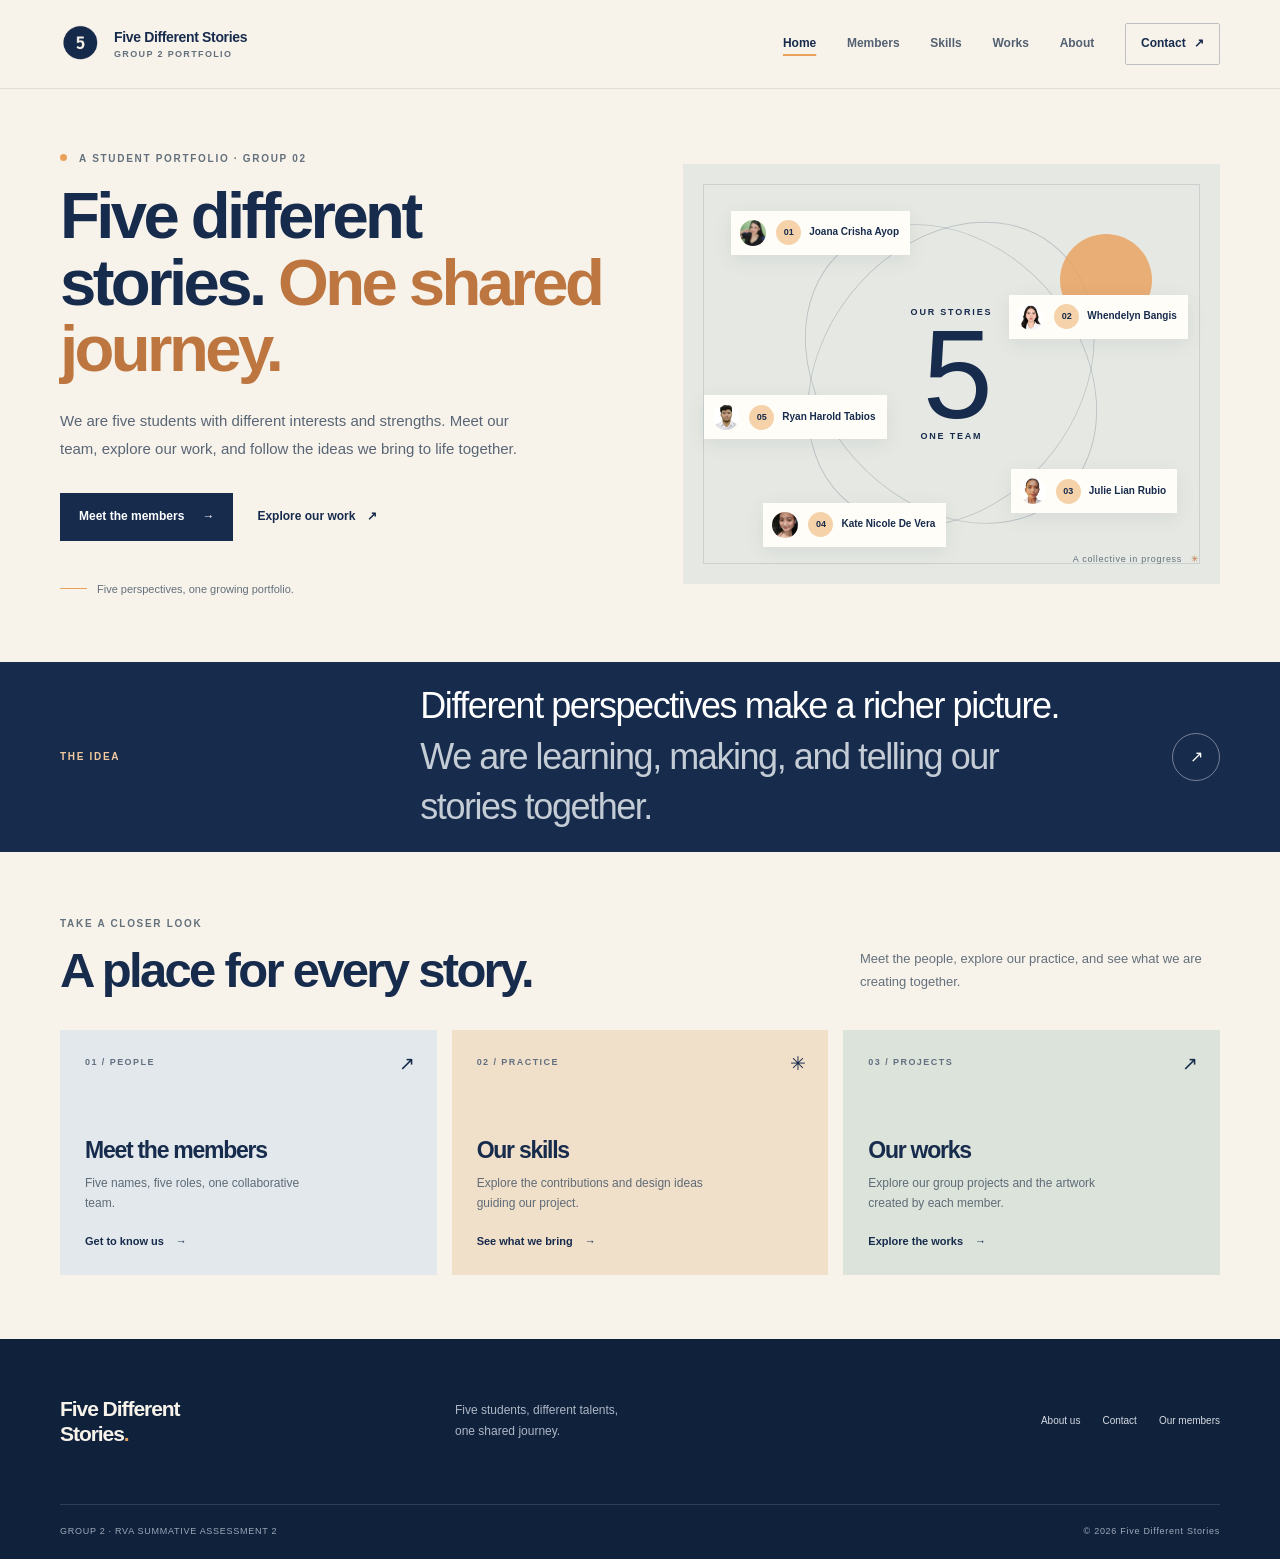
==== commit 0a145e9b: "Refactor code structure for improved readability and maintainability" ====
--- a/index.html
+++ b/index.html
@@ -12,15 +12,15 @@
   <a class="skip-link" href="#main">Skip to content</a>
   <header class="site-header">
     <div class="header-inner">
-      <a class="brand" href="Index.html" aria-label="Five Different Stories home">
-        <span class="brand-mark" aria-hidden="true">5</span>
+      <a class="brand" href="index.html" aria-label="Five Different Stories home">
+        <img class="brand-mark" src="Assets/logo.png" alt="" aria-hidden="true">
         <span class="brand-copy"><strong>Five Different Stories</strong><small>GROUP 2 PORTFOLIO</small></span>
       </a>
       <button class="menu-toggle" type="button" aria-expanded="false" aria-controls="site-navigation">
         <span class="menu-toggle-label">Menu</span><span class="menu-icon" aria-hidden="true"></span>
       </button>
       <nav class="site-nav" id="site-navigation" aria-label="Main navigation">
-        <a href="Index.html" data-nav="home">Home</a>
+        <a href="index.html" data-nav="home">Home</a>
         <a href="Members.html" data-nav="members">Members</a>
         <a href="Skills.html" data-nav="skills">Skills</a>
         <a href="works.html" data-nav="works">Works</a>
@@ -88,7 +88,7 @@
 
   <footer class="site-footer">
     <div class="page-shell footer-main">
-      <a class="footer-brand" href="Index.html">Five Different<br>Stories<span>.</span></a>
+      <a class="footer-brand" href="index.html">Five Different<br>Stories<span>.</span></a>
       <p>Five students, different talents,<br>one shared journey.</p>
       <div class="footer-links"><a href="AboutUs.html">About us</a><a href="ContactUs.html">Contact</a><a href="Members.html">Our members</a></div>
     </div>
--- a/global.css
+++ b/global.css
@@ -29,7 +29,7 @@
 .site-header { position: relative; z-index: 10; border-bottom: 1px solid rgba(23, 43, 77, .1); }
 .header-inner { width: min(var(--shell), calc(100% - 64px)); min-height: 88px; margin-inline: auto; display: flex; align-items: center; justify-content: space-between; gap: 30px; }
 .brand { display: inline-flex; align-items: center; gap: 12px; text-decoration: none; }
-.brand-mark { width: 42px; height: 42px; display: grid; place-items: center; border-radius: 50%; background: var(--navy); color: var(--cream); font: 800 19px var(--display); }
+.brand-mark { width: 42px; height: 42px; display: block; flex: 0 0 42px; border-radius: 50%; object-fit: cover; }
 .brand-copy { display: grid; line-height: 1.3; }
 .brand-copy strong { color: var(--navy); font: 700 14px var(--display); letter-spacing: -.025em; }
 .brand-copy small { margin-top: 4px; color: var(--muted); font: 700 9px var(--body); letter-spacing: .15em; }
@@ -124,7 +124,7 @@
 .page-number { position: absolute; right: 0; bottom: 60px; color: #8a929b; font-size: 10px; font-weight: 700; letter-spacing: .15em; }
 
 .members-section { padding-top: 0; }
-.members-grid { display: grid; grid-template-columns: repeat(3, 1fr); gap: 25px 20px; }
+.members-grid { display: grid; grid-template-columns: repeat(3, 1fr); align-items: start; gap: 25px 20px; }
 .member-card { background: var(--paper); }
 .member-art { min-height: 210px; position: relative; display: grid; place-items: center; overflow: hidden; }
 .member-art::before, .member-art::after { position: absolute; width: 170px; height: 170px; border: 1px solid rgba(23,43,77,.18); border-radius: 50%; content: ""; }
@@ -150,6 +150,13 @@
 .member-tags span { padding: 4px 8px; background: #f2efe9; color: #66717d; font-size: 9px; }
 .member-tags .portfolio-link { padding: 4px 8px; background: var(--navy); color: white; font-size: 9px; font-weight: 700; text-decoration: none; }
 .member-tags .portfolio-progress { color: #9a6542; }
+.member-bio-details { margin-top: 14px; border-top: 1px solid var(--line); }
+.member-bio-details summary { display: flex; align-items: center; justify-content: space-between; gap: 12px; padding: 11px 0 0; color: var(--navy); font-size: 10px; font-weight: 700; cursor: pointer; list-style: none; }
+.member-bio-details summary::-webkit-details-marker { display: none; }
+.member-bio-details summary span { width: 24px; height: 24px; display: grid; place-items: center; border: 1px solid rgba(23,43,77,.18); border-radius: 50%; font-size: 15px; line-height: 1; transition: transform .2s ease, background .2s ease; }
+.member-bio-details[open] summary span { background: var(--navy); color: white; transform: rotate(45deg); }
+.member-bio-details summary:focus-visible { outline: 3px solid var(--orange); outline-offset: 4px; }
+.member-bio { margin: 12px 0 0; color: var(--muted); font-size: 11px; line-height: 1.85; }
 .content-note { display: flex; align-items: flex-start; gap: 11px; margin: 31px 0 0; color: var(--muted); font-size: 11px; }
 .content-note > span { color: #bd7640; font-size: 16px; }
 .callout-band { background: var(--navy); }
@@ -160,11 +167,19 @@
 
 .contributions-section { padding: 0 0 32px; }
 .contribution-list { border-top: 1px solid var(--line); }
-.contribution-row { min-height: 84px; display: grid; grid-template-columns: 65px 1fr auto; align-items: center; gap: 18px; border-bottom: 1px solid var(--line); }
+.contribution-row { min-height: 84px; display: grid; grid-template-columns: 65px 1fr; align-items: center; gap: 18px; border-bottom: 1px solid var(--line); }
 .contribution-number { color: #bd7640; font: 600 17px var(--display); }
 .contribution-row h3 { margin: 0 0 2px; font-size: 17px; letter-spacing: -.03em; }
 .contribution-row p { margin: 0; color: var(--muted); font-size: 11px; }
-.contribution-arrow { color: var(--navy); font-size: 16px; }
+.contribution-details { min-width: 0; }
+.contribution-details summary { min-height: 84px; display: grid; grid-template-columns: 1fr auto; align-items: center; gap: 18px; list-style: none; cursor: pointer; }
+.contribution-details summary::-webkit-details-marker { display: none; }
+.contribution-details summary:focus-visible { outline: 3px solid var(--orange); outline-offset: 4px; }
+.details-toggle { width: 28px; height: 28px; display: grid; place-items: center; border: 1px solid rgba(23,43,77,.18); border-radius: 50%; color: var(--navy); font-size: 17px; line-height: 1; transition: transform .2s ease, background .2s ease; }
+.contribution-details[open] .details-toggle { background: var(--navy); color: white; transform: rotate(45deg); }
+.additional-skills { margin: 0; padding: 4px 0 22px 18px; display: grid; grid-template-columns: repeat(2, minmax(0, 1fr)); gap: 8px 24px; color: var(--muted); font-size: 11px; line-height: 1.6; }
+.additional-skills li { padding-left: 2px; }
+.additional-skills li::marker { color: #bd7640; }
 .design-section { background: #eae8df; }
 .design-section .section-pad { padding-block: 56px 64px; }
 .design-columns { display: grid; grid-template-columns: 1fr 1fr; gap: 18px; }
@@ -365,7 +380,7 @@
 @media (max-width: 640px) {
   .page-shell, .header-inner { width: min(100% - 38px, var(--shell)); }
   .header-inner { min-height: 74px; }
-  .brand-mark { width: 37px; height: 37px; }
+  .brand-mark { width: 37px; height: 37px; flex-basis: 37px; }
   .brand-copy strong { font-size: 12px; }
   .brand-copy small { font-size: 8px; }
   .menu-toggle { display: inline-flex; align-items: center; gap: 9px; padding: 10px 0 10px 10px; border: 0; background: none; color: var(--navy); font: 600 11px var(--body); cursor: pointer; }
@@ -436,7 +451,9 @@
   .callout-inner .eyebrow, .callout-inner h2 { margin: 0; }
   .callout-inner h2 { font-size: 38px; }
   .callout-inner .button { margin-top: 7px; }
-  .contribution-row { min-height: 86px; grid-template-columns: 35px 1fr auto; gap: 10px; }
+  .contribution-row { min-height: 86px; grid-template-columns: 35px 1fr; gap: 10px; }
+  .contribution-details summary { min-height: 86px; gap: 10px; }
+  .additional-skills { grid-template-columns: 1fr; gap: 6px; padding-bottom: 18px; }
   .contribution-row h3 { font-size: 15px; }
   .contribution-row p { font-size: 10px; }
   .contribution-number { font-size: 14px; }
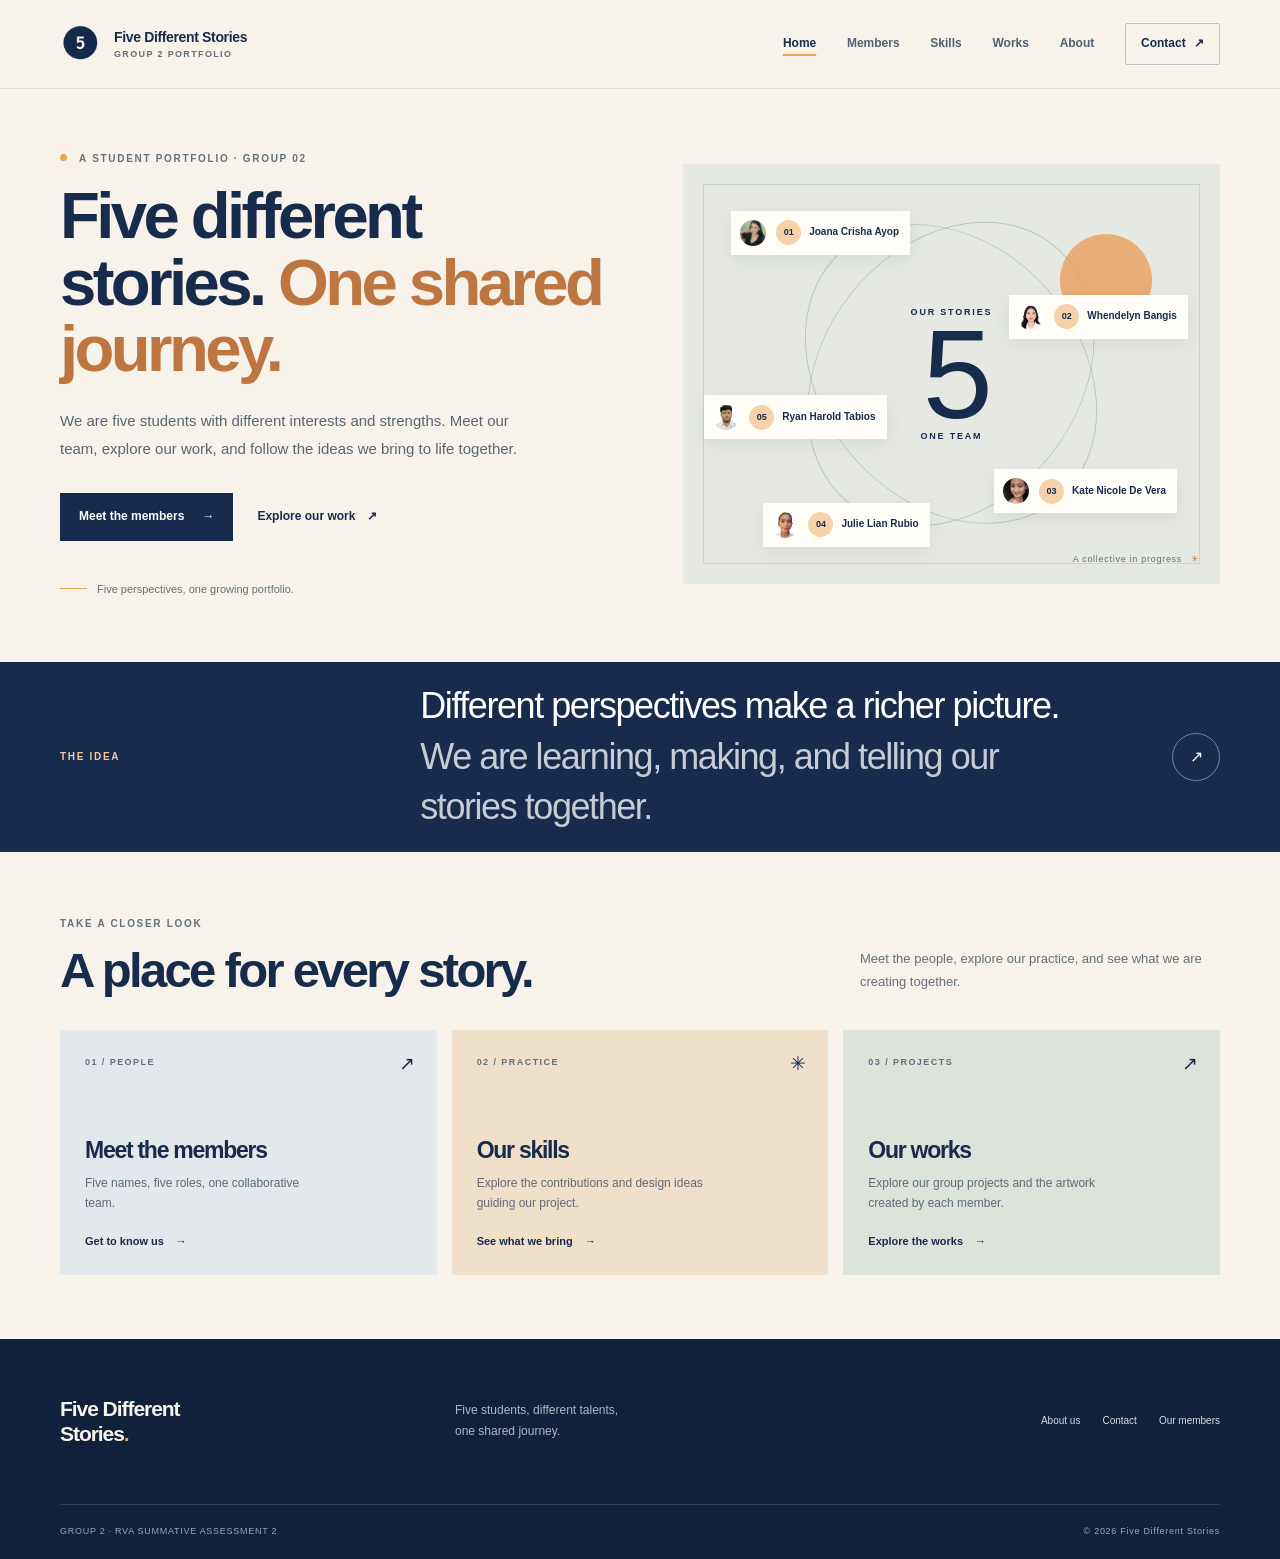
==== commit ea0c55db: "Refactor artwork lightbox functionality and improve HTML structure in works.html - Added functionali" ====
--- a/index.html
+++ b/index.html
@@ -1,98 +1,226 @@
 <!doctype html>
 <html lang="en">
-<head>
-  <meta charset="utf-8">
-  <meta name="viewport" content="width=device-width, initial-scale=1">
-  <meta name="description" content="Meet Group 2: five students, different talents, one shared journey.">
-  <title>Five Different Stories | Group 2</title>
-  <link rel="stylesheet" href="global.css">
-  <script src="script.js" defer></script>
-</head>
-<body data-page="home">
-  <a class="skip-link" href="#main">Skip to content</a>
-  <header class="site-header">
-    <div class="header-inner">
-      <a class="brand" href="index.html" aria-label="Five Different Stories home">
-        <img class="brand-mark" src="Assets/logo.png" alt="" aria-hidden="true">
-        <span class="brand-copy"><strong>Five Different Stories</strong><small>GROUP 2 PORTFOLIO</small></span>
-      </a>
-      <button class="menu-toggle" type="button" aria-expanded="false" aria-controls="site-navigation">
-        <span class="menu-toggle-label">Menu</span><span class="menu-icon" aria-hidden="true"></span>
-      </button>
-      <nav class="site-nav" id="site-navigation" aria-label="Main navigation">
-        <a href="index.html" data-nav="home">Home</a>
-        <a href="Members.html" data-nav="members">Members</a>
-        <a href="Skills.html" data-nav="skills">Skills</a>
-        <a href="works.html" data-nav="works">Works</a>
-        <a href="AboutUs.html" data-nav="about">About</a>
-        <a class="nav-contact" href="ContactUs.html" data-nav="contact">Contact <span aria-hidden="true">↗</span></a>
-      </nav>
-    </div>
-  </header>
-
-  <main id="main">
-    <section class="home-hero page-shell">
-      <div class="hero-copy">
-        <p class="eyebrow"><span class="eyebrow-dot"></span> A STUDENT PORTFOLIO · GROUP 02</p>
-        <h1>Five different<br>stories. <span>One shared<br class="desktop-break"> journey.</span></h1>
-        <p class="hero-intro">We are five students with different interests and strengths. Meet our team, explore our work, and follow the ideas we bring to life together.</p>
-        <div class="button-row">
-          <a class="button button-dark" href="Members.html">Meet the members <span aria-hidden="true">→</span></a>
-          <a class="text-link" href="works.html">Explore our work <span aria-hidden="true">↗</span></a>
-        </div>
-        <p class="hero-note"><span class="note-line" aria-hidden="true"></span> Five perspectives, one growing portfolio.</p>
+  <head>
+    <meta charset="utf-8" />
+    <meta name="viewport" content="width=device-width, initial-scale=1" />
+    <meta
+      name="description"
+      content="Meet Group 2: five students, different talents, one shared journey."
+    />
+    <title>Five Different Stories | Group 2</title>
+    <link rel="stylesheet" href="global.css" />
+    <script src="script.js" defer></script>
+  </head>
+  <body data-page="home">
+    <a class="skip-link" href="#main">Skip to content</a>
+    <header class="site-header">
+      <div class="header-inner">
+        <a
+          class="brand"
+          href="index.html"
+          aria-label="Five Different Stories home"
+        >
+          <img
+            class="brand-mark"
+            src="Assets/logo.png"
+            alt=""
+            aria-hidden="true"
+          />
+          <span class="brand-copy"
+            ><strong>Five Different Stories</strong
+            ><small>GROUP 2 PORTFOLIO</small></span
+          >
+        </a>
+        <button
+          class="menu-toggle"
+          type="button"
+          aria-expanded="false"
+          aria-controls="site-navigation"
+        >
+          <span class="menu-toggle-label">Menu</span
+          ><span class="menu-icon" aria-hidden="true"></span>
+        </button>
+        <nav class="site-nav" id="site-navigation" aria-label="Main navigation">
+          <a href="index.html" data-nav="home">Home</a>
+          <a href="Members.html" data-nav="members">Members</a>
+          <a href="Skills.html" data-nav="skills">Skills</a>
+          <a href="works.html" data-nav="works">Works</a>
+          <a href="AboutUs.html" data-nav="about">About</a>
+          <a class="nav-contact" href="ContactUs.html" data-nav="contact"
+            >Contact <span aria-hidden="true">↗</span></a
+          >
+        </nav>
       </div>
-      <div class="story-art" aria-label="An illustration representing five different student stories">
-        <div class="art-orbit orbit-one"></div>
-        <div class="art-orbit orbit-two"></div>
-        <div class="art-sun"></div>
-        <div class="art-label"><span>OUR STORIES</span><strong>5</strong><span>ONE TEAM</span></div>
-        <div class="story-chip chip-one"><img class="chip-photo" src="Assets/joana.jpg" alt="" loading="lazy"><span class="chip-number">01</span><span>Joana Crisha Ayop</span></div>
-        <div class="story-chip chip-two"><img class="chip-photo" src="Assets/whendy.jpg" alt="" loading="lazy"><span class="chip-number">02</span><span>Whendelyn Bangis</span></div>
-        <div class="story-chip chip-three"><img class="chip-photo" src="Assets/julie.jpg" alt="" loading="lazy"><span class="chip-number">03</span><span>Julie Lian Rubio</span></div>
-        <div class="story-chip chip-four"><img class="chip-photo" src="Assets/kate.jpg" alt="" loading="lazy"><span class="chip-number">04</span><span>Kate Nicole De Vera</span></div>
-        <div class="story-chip chip-five"><img class="chip-photo" src="Assets/ryan.jpg" alt="" loading="lazy"><span class="chip-number">05</span><span>Ryan Harold Tabios</span></div>
-        <span class="art-caption">A collective in progress <span aria-hidden="true">✳</span></span>
+    </header>
+
+    <main id="main">
+      <section class="home-hero page-shell">
+        <div class="hero-copy">
+          <p class="eyebrow">
+            <span class="eyebrow-dot"></span> A STUDENT PORTFOLIO · GROUP 02
+          </p>
+          <h1>
+            Five different<br />stories.
+            <span
+              >One shared<br class="desktop-break" />
+              journey.</span
+            >
+          </h1>
+          <p class="hero-intro">
+            We are five students with different interests and strengths. Meet
+            our team, explore our work, and follow the ideas we bring to life
+            together.
+          </p>
+          <div class="button-row">
+            <a class="button button-dark" href="Members.html"
+              >Meet the members <span aria-hidden="true">→</span></a
+            >
+            <a class="text-link" href="works.html"
+              >Explore our work <span aria-hidden="true">↗</span></a
+            >
+          </div>
+          <p class="hero-note">
+            <span class="note-line" aria-hidden="true"></span> Five
+            perspectives, one growing portfolio.
+          </p>
+        </div>
+        <div
+          class="story-art"
+          aria-label="An illustration representing five different student stories"
+        >
+          <div class="art-orbit orbit-one"></div>
+          <div class="art-orbit orbit-two"></div>
+          <div class="art-sun"></div>
+          <div class="art-label">
+            <span>OUR STORIES</span><strong>5</strong><span>ONE TEAM</span>
+          </div>
+          <div class="story-chip chip-one">
+            <img
+              class="chip-photo"
+              src="Assets/joana.jpg"
+              alt=""
+              loading="lazy"
+            /><span class="chip-number">01</span><span>Joana Crisha Ayop</span>
+          </div>
+          <div class="story-chip chip-two">
+            <img
+              class="chip-photo"
+              src="Assets/whendy.jpg"
+              alt=""
+              loading="lazy"
+            /><span class="chip-number">02</span><span>Whendelyn Bangis</span>
+          </div>
+          <div class="story-chip chip-three">
+            <img
+              class="chip-photo"
+              src="Assets/kate.jpg"
+              alt=""
+              loading="lazy"
+            /><span class="chip-number">03</span
+            ><span>Kate Nicole De Vera</span>
+          </div>
+          <div class="story-chip chip-four">
+            <img
+              class="chip-photo"
+              src="Assets/julie.jpg"
+              alt=""
+              loading="lazy"
+            /><span class="chip-number">04</span><span>Julie Lian Rubio</span>
+          </div>
+          <div class="story-chip chip-five">
+            <img
+              class="chip-photo"
+              src="Assets/ryan.jpg"
+              alt=""
+              loading="lazy"
+            /><span class="chip-number">05</span><span>Ryan Harold Tabios</span>
+          </div>
+          <span class="art-caption"
+            >A collective in progress <span aria-hidden="true">✳</span></span
+          >
+        </div>
+      </section>
+
+      <section class="intro-band">
+        <div class="page-shell intro-band-inner">
+          <p class="eyebrow">THE IDEA</p>
+          <p class="intro-statement">
+            Different perspectives make a richer picture.
+            <span
+              >We are learning, making, and telling our stories together.</span
+            >
+          </p>
+          <a
+            class="round-link"
+            href="AboutUs.html"
+            aria-label="Read about our group"
+            >↗</a
+          >
+        </div>
+      </section>
+
+      <section class="home-sections page-shell section-pad">
+        <div class="section-heading">
+          <div>
+            <p class="eyebrow">TAKE A CLOSER LOOK</p>
+            <h2>A place for every story.</h2>
+          </div>
+          <p>
+            Meet the people, explore our practice, and see what we are creating
+            together.
+          </p>
+        </div>
+        <div class="feature-grid">
+          <a class="feature-card feature-members" href="Members.html">
+            <span class="feature-index">01 / PEOPLE</span
+            ><span class="feature-icon" aria-hidden="true">↗</span>
+            <h3>Meet the members</h3>
+            <p>Five names, five roles, one collaborative team.</p>
+            <span class="feature-link"
+              >Get to know us <span aria-hidden="true">→</span></span
+            >
+          </a>
+          <a class="feature-card feature-skills" href="Skills.html">
+            <span class="feature-index">02 / PRACTICE</span
+            ><span class="feature-icon" aria-hidden="true">✳</span>
+            <h3>Our skills</h3>
+            <p>
+              Explore the contributions and design ideas guiding our project.
+            </p>
+            <span class="feature-link"
+              >See what we bring <span aria-hidden="true">→</span></span
+            >
+          </a>
+          <a class="feature-card feature-works" href="works.html">
+            <span class="feature-index">03 / PROJECTS</span
+            ><span class="feature-icon" aria-hidden="true">↗</span>
+            <h3>Our works</h3>
+            <p>
+              Explore our group projects and the artwork created by each member.
+            </p>
+            <span class="feature-link"
+              >Explore the works <span aria-hidden="true">→</span></span
+            >
+          </a>
+        </div>
+      </section>
+    </main>
+
+    <footer class="site-footer">
+      <div class="page-shell footer-main">
+        <a class="footer-brand" href="index.html"
+          >Five Different<br />Stories<span>.</span></a
+        >
+        <p>Five students, different talents,<br />one shared journey.</p>
+        <div class="footer-links">
+          <a href="AboutUs.html">About us</a><a href="ContactUs.html">Contact</a
+          ><a href="Members.html">Our members</a>
+        </div>
       </div>
-    </section>
-
-    <section class="intro-band">
-      <div class="page-shell intro-band-inner">
-        <p class="eyebrow">THE IDEA</p>
-        <p class="intro-statement">Different perspectives make a richer picture. <span>We are learning, making, and telling our stories together.</span></p>
-        <a class="round-link" href="AboutUs.html" aria-label="Read about our group">↗</a>
+      <div class="page-shell footer-bottom">
+        <span>GROUP 2 · RVA SUMMATIVE ASSESSMENT 2</span
+        ><span>© <span data-year>2026</span> Five Different Stories</span>
       </div>
-    </section>
-
-    <section class="home-sections page-shell section-pad">
-      <div class="section-heading">
-        <div><p class="eyebrow">TAKE A CLOSER LOOK</p><h2>A place for every story.</h2></div>
-        <p>Meet the people, explore our practice, and see what we are creating together.</p>
-      </div>
-      <div class="feature-grid">
-        <a class="feature-card feature-members" href="Members.html">
-          <span class="feature-index">01 / PEOPLE</span><span class="feature-icon" aria-hidden="true">↗</span>
-          <h3>Meet the members</h3><p>Five names, five roles, one collaborative team.</p><span class="feature-link">Get to know us <span aria-hidden="true">→</span></span>
-        </a>
-        <a class="feature-card feature-skills" href="Skills.html">
-          <span class="feature-index">02 / PRACTICE</span><span class="feature-icon" aria-hidden="true">✳</span>
-          <h3>Our skills</h3><p>Explore the contributions and design ideas guiding our project.</p><span class="feature-link">See what we bring <span aria-hidden="true">→</span></span>
-        </a>
-        <a class="feature-card feature-works" href="works.html">
-          <span class="feature-index">03 / PROJECTS</span><span class="feature-icon" aria-hidden="true">↗</span>
-          <h3>Our works</h3><p>Explore our group projects and the artwork created by each member.</p><span class="feature-link">Explore the works <span aria-hidden="true">→</span></span>
-        </a>
-      </div>
-    </section>
-  </main>
-
-  <footer class="site-footer">
-    <div class="page-shell footer-main">
-      <a class="footer-brand" href="index.html">Five Different<br>Stories<span>.</span></a>
-      <p>Five students, different talents,<br>one shared journey.</p>
-      <div class="footer-links"><a href="AboutUs.html">About us</a><a href="ContactUs.html">Contact</a><a href="Members.html">Our members</a></div>
-    </div>
-    <div class="page-shell footer-bottom"><span>GROUP 2 · RVA SUMMATIVE ASSESSMENT 2</span><span>© <span data-year>2026</span> Five Different Stories</span></div>
-  </footer>
-</body>
+    </footer>
+  </body>
 </html>
--- a/global.css
+++ b/global.css
@@ -15,478 +15,2463 @@
   --shell: 1160px;
 }
 
-* { box-sizing: border-box; }
-html { scroll-behavior: smooth; }
-body { margin: 0; background: var(--cream); color: var(--ink); font-family: var(--body); font-size: 16px; line-height: 1.65; -webkit-font-smoothing: antialiased; }
-a { color: inherit; }
-button, a { -webkit-tap-highlight-color: transparent; }
-a:focus-visible, button:focus-visible { outline: 3px solid var(--orange); outline-offset: 4px; }
-.page-shell { width: min(var(--shell), calc(100% - 64px)); margin-inline: auto; }
-.section-pad { padding-block: 64px; }
-.skip-link { position: absolute; z-index: 20; top: 10px; left: 10px; padding: 10px 15px; transform: translateY(-160%); background: var(--paper); color: var(--navy); }
-.skip-link:focus { transform: translateY(0); }
+* {
+  box-sizing: border-box;
+}
+html {
+  scroll-behavior: smooth;
+}
+body {
+  margin: 0;
+  background: var(--cream);
+  color: var(--ink);
+  font-family: var(--body);
+  font-size: 16px;
+  line-height: 1.65;
+  -webkit-font-smoothing: antialiased;
+}
+a {
+  color: inherit;
+}
+button,
+a {
+  -webkit-tap-highlight-color: transparent;
+}
+a:focus-visible,
+button:focus-visible {
+  outline: 3px solid var(--orange);
+  outline-offset: 4px;
+}
+.page-shell {
+  width: min(var(--shell), calc(100% - 64px));
+  margin-inline: auto;
+}
+.section-pad {
+  padding-block: 64px;
+}
+.skip-link {
+  position: absolute;
+  z-index: 20;
+  top: 10px;
+  left: 10px;
+  padding: 10px 15px;
+  transform: translateY(-160%);
+  background: var(--paper);
+  color: var(--navy);
+}
+.skip-link:focus {
+  transform: translateY(0);
+}
 
-.site-header { position: relative; z-index: 10; border-bottom: 1px solid rgba(23, 43, 77, .1); }
-.header-inner { width: min(var(--shell), calc(100% - 64px)); min-height: 88px; margin-inline: auto; display: flex; align-items: center; justify-content: space-between; gap: 30px; }
-.brand { display: inline-flex; align-items: center; gap: 12px; text-decoration: none; }
-.brand-mark { width: 42px; height: 42px; display: block; flex: 0 0 42px; border-radius: 50%; object-fit: cover; }
-.brand-copy { display: grid; line-height: 1.3; }
-.brand-copy strong { color: var(--navy); font: 700 14px var(--display); letter-spacing: -.025em; }
-.brand-copy small { margin-top: 4px; color: var(--muted); font: 700 9px var(--body); letter-spacing: .15em; }
-.site-nav { display: flex; align-items: center; gap: clamp(18px, 2.4vw, 34px); }
-.site-nav a { color: #536071; font-size: 12px; font-weight: 600; text-decoration: none; transition: color .2s ease; }
-.site-nav a:hover, .site-nav a[aria-current="page"] { color: var(--navy); }
-.site-nav a[aria-current="page"]:not(.nav-contact) { text-decoration: underline; text-decoration-color: var(--orange); text-decoration-thickness: 2px; text-underline-offset: 7px; }
-.site-nav .nav-contact { padding: 10px 15px; border: 1px solid rgba(23, 43, 77, .25); border-radius: 2px; color: var(--navy); }
-.nav-contact span { margin-left: 5px; }
-.menu-toggle { display: none; }
+.site-header {
+  position: relative;
+  z-index: 10;
+  border-bottom: 1px solid rgba(23, 43, 77, 0.1);
+}
+.header-inner {
+  width: min(var(--shell), calc(100% - 64px));
+  min-height: 88px;
+  margin-inline: auto;
+  display: flex;
+  align-items: center;
+  justify-content: space-between;
+  gap: 30px;
+}
+.brand {
+  display: inline-flex;
+  align-items: center;
+  gap: 12px;
+  text-decoration: none;
+}
+.brand-mark {
+  width: 42px;
+  height: 42px;
+  display: block;
+  flex: 0 0 42px;
+  border-radius: 50%;
+  object-fit: cover;
+}
+.brand-copy {
+  display: grid;
+  line-height: 1.3;
+}
+.brand-copy strong {
+  color: var(--navy);
+  font: 700 14px var(--display);
+  letter-spacing: -0.025em;
+}
+.brand-copy small {
+  margin-top: 4px;
+  color: var(--muted);
+  font: 700 9px var(--body);
+  letter-spacing: 0.15em;
+}
+.site-nav {
+  display: flex;
+  align-items: center;
+  gap: clamp(18px, 2.4vw, 34px);
+}
+.site-nav a {
+  color: #536071;
+  font-size: 12px;
+  font-weight: 600;
+  text-decoration: none;
+  transition: color 0.2s ease;
+}
+.site-nav a:hover,
+.site-nav a[aria-current="page"] {
+  color: var(--navy);
+}
+.site-nav a[aria-current="page"]:not(.nav-contact) {
+  text-decoration: underline;
+  text-decoration-color: var(--orange);
+  text-decoration-thickness: 2px;
+  text-underline-offset: 7px;
+}
+.site-nav .nav-contact {
+  padding: 10px 15px;
+  border: 1px solid rgba(23, 43, 77, 0.25);
+  border-radius: 2px;
+  color: var(--navy);
+}
+.nav-contact span {
+  margin-left: 5px;
+}
+.menu-toggle {
+  display: none;
+}
 
-.eyebrow { margin: 0 0 17px; color: var(--muted); font: 700 10px var(--body); letter-spacing: .17em; line-height: 1.5; }
-.eyebrow-dot { width: 7px; height: 7px; display: inline-block; margin: 0 8px 1px 0; border-radius: 50%; background: var(--orange); }
-h1, h2, h3, p { margin-top: 0; }
-h1, h2, h3 { color: var(--navy); font-family: var(--display); letter-spacing: -.055em; }
-h1 { margin-bottom: 24px; font-size: clamp(54px, 7vw, 91px); font-weight: 600; line-height: 1.02; }
-h1 span, h2 span { color: #bd7640; }
-h2 { margin-bottom: 18px; font-size: clamp(32px, 4vw, 49px); font-weight: 600; line-height: 1.12; }
-h3 { margin-bottom: 10px; font-size: 22px; font-weight: 700; line-height: 1.25; }
+.eyebrow {
+  margin: 0 0 17px;
+  color: var(--muted);
+  font: 700 10px var(--body);
+  letter-spacing: 0.17em;
+  line-height: 1.5;
+}
+.eyebrow-dot {
+  width: 7px;
+  height: 7px;
+  display: inline-block;
+  margin: 0 8px 1px 0;
+  border-radius: 50%;
+  background: var(--orange);
+}
+h1,
+h2,
+h3,
+p {
+  margin-top: 0;
+}
+h1,
+h2,
+h3 {
+  color: var(--navy);
+  font-family: var(--display);
+  letter-spacing: -0.055em;
+}
+h1 {
+  margin-bottom: 24px;
+  font-size: clamp(54px, 7vw, 91px);
+  font-weight: 600;
+  line-height: 1.02;
+}
+h1 span,
+h2 span {
+  color: #bd7640;
+}
+h2 {
+  margin-bottom: 18px;
+  font-size: clamp(32px, 4vw, 49px);
+  font-weight: 600;
+  line-height: 1.12;
+}
+h3 {
+  margin-bottom: 10px;
+  font-size: 22px;
+  font-weight: 700;
+  line-height: 1.25;
+}
 
-.home-hero { min-height: 560px; padding-block: 62px 64px; display: grid; grid-template-columns: 1.1fr 1fr; align-items: center; gap: 32px; }
-.hero-copy { position: relative; z-index: 1; }
-.hero-copy h1 { font-size: clamp(50px, 5.1vw, 68px); }
-.hero-copy h1 span { color: #bd7640; }
-.hero-intro { max-width: 470px; margin-bottom: 29px; color: #596575; font-size: 15px; line-height: 1.9; }
-.button-row { display: flex; flex-wrap: wrap; align-items: center; gap: 24px; }
-.button { min-height: 48px; display: inline-flex; align-items: center; justify-content: center; gap: 18px; padding: 0 19px; font-size: 12px; font-weight: 700; text-decoration: none; transition: transform .2s ease, background .2s ease; }
-.button:hover { transform: translateY(-2px); }
-.button-dark { background: var(--navy); color: white; }
-.button-dark:hover { background: var(--navy-deep); }
-.button-light { background: var(--cream); color: var(--navy); }
-.text-link { display: inline-flex; align-items: center; gap: 12px; color: var(--navy); font-size: 12px; font-weight: 700; text-decoration: none; }
-.text-link:hover, .feature-link:hover { color: #a45e2a; }
-.hero-note { display: flex; align-items: center; gap: 10px; margin: 39px 0 0; color: var(--muted); font-size: 11px; }
-.note-line { width: 27px; height: 1px; background: var(--orange); }
-.story-art { position: relative; min-height: 420px; display: grid; place-items: center; overflow: hidden; background: #e6e9e3; }
-.story-art::before { position: absolute; inset: 20px; border: 1px solid rgba(23, 43, 77, .13); content: ""; }
-.art-orbit { position: absolute; width: 330px; height: 330px; border: 1px solid rgba(23, 43, 77, .2); border-radius: 50%; }
-.orbit-one { transform: rotate(38deg) scaleX(.78); }
-.orbit-two { transform: rotate(-42deg) scaleX(.78); }
-.art-sun { position: absolute; top: 70px; right: 68px; width: 92px; height: 92px; border-radius: 50%; background: var(--orange); opacity: .8; }
-.art-label { position: relative; z-index: 1; display: grid; justify-items: center; color: var(--navy); }
-.art-label span { font-size: 9px; font-weight: 700; letter-spacing: .2em; }
-.art-label strong { margin: -5px 0; color: var(--navy); font: 500 126px/.95 var(--display); letter-spacing: -.1em; }
-.story-chip { position: absolute; z-index: 2; display: flex; align-items: center; gap: 8px; padding: 7px 11px 7px 7px; background: var(--paper); box-shadow: 0 5px 20px rgba(23, 43, 77, .08); color: var(--navy); font-size: 10px; font-weight: 600; white-space: nowrap; }
-.chip-number { width: 25px; height: 25px; display: grid; place-items: center; border-radius: 50%; background: var(--orange-light); font-size: 9px; }
-.chip-photo { width: 30px; height: 30px; flex: 0 0 auto; object-fit: cover; object-position: 50% 25%; border: 2px solid var(--paper); border-radius: 50%; }
-.chip-one { top: 11%; left: 9%; }
-.chip-two { top: 31%; right: 6%; }
-.chip-three { right: 8%; bottom: 17%; }
-.chip-four { bottom: 9%; left: 15%; }
-.chip-five { top: 55%; left: 4%; }
-.art-caption { position: absolute; right: 20px; bottom: 18px; color: var(--muted); font-size: 9px; letter-spacing: .08em; }
-.art-caption span { padding-left: 6px; color: #bd7640; }
+.home-hero {
+  min-height: 560px;
+  padding-block: 62px 64px;
+  display: grid;
+  grid-template-columns: 1.1fr 1fr;
+  align-items: center;
+  gap: 32px;
+}
+.hero-copy {
+  position: relative;
+  z-index: 1;
+}
+.hero-copy h1 {
+  font-size: clamp(50px, 5.1vw, 68px);
+}
+.hero-copy h1 span {
+  color: #bd7640;
+}
+.hero-intro {
+  max-width: 470px;
+  margin-bottom: 29px;
+  color: #596575;
+  font-size: 15px;
+  line-height: 1.9;
+}
+.button-row {
+  display: flex;
+  flex-wrap: wrap;
+  align-items: center;
+  gap: 24px;
+}
+.button {
+  min-height: 48px;
+  display: inline-flex;
+  align-items: center;
+  justify-content: center;
+  gap: 18px;
+  padding: 0 19px;
+  font-size: 12px;
+  font-weight: 700;
+  text-decoration: none;
+  transition:
+    transform 0.2s ease,
+    background 0.2s ease;
+}
+.button:hover {
+  transform: translateY(-2px);
+}
+.button-dark {
+  background: var(--navy);
+  color: white;
+}
+.button-dark:hover {
+  background: var(--navy-deep);
+}
+.button-light {
+  background: var(--cream);
+  color: var(--navy);
+}
+.text-link {
+  display: inline-flex;
+  align-items: center;
+  gap: 12px;
+  color: var(--navy);
+  font-size: 12px;
+  font-weight: 700;
+  text-decoration: none;
+}
+.text-link:hover,
+.feature-link:hover {
+  color: #a45e2a;
+}
+.hero-note {
+  display: flex;
+  align-items: center;
+  gap: 10px;
+  margin: 39px 0 0;
+  color: var(--muted);
+  font-size: 11px;
+}
+.note-line {
+  width: 27px;
+  height: 1px;
+  background: var(--orange);
+}
+.story-art {
+  position: relative;
+  min-height: 420px;
+  display: grid;
+  place-items: center;
+  overflow: hidden;
+  background: #e6e9e3;
+}
+.story-art::before {
+  position: absolute;
+  inset: 20px;
+  border: 1px solid rgba(23, 43, 77, 0.13);
+  content: "";
+}
+.art-orbit {
+  position: absolute;
+  width: 330px;
+  height: 330px;
+  border: 1px solid rgba(23, 43, 77, 0.2);
+  border-radius: 50%;
+}
+.orbit-one {
+  transform: rotate(38deg) scaleX(0.78);
+}
+.orbit-two {
+  transform: rotate(-42deg) scaleX(0.78);
+}
+.art-sun {
+  position: absolute;
+  top: 70px;
+  right: 68px;
+  width: 92px;
+  height: 92px;
+  border-radius: 50%;
+  background: var(--orange);
+  opacity: 0.8;
+}
+.art-label {
+  position: relative;
+  z-index: 1;
+  display: grid;
+  justify-items: center;
+  color: var(--navy);
+}
+.art-label span {
+  font-size: 9px;
+  font-weight: 700;
+  letter-spacing: 0.2em;
+}
+.art-label strong {
+  margin: -5px 0;
+  color: var(--navy);
+  font: 500 126px/0.95 var(--display);
+  letter-spacing: -0.1em;
+}
+.story-chip {
+  position: absolute;
+  z-index: 2;
+  display: flex;
+  align-items: center;
+  gap: 8px;
+  padding: 7px 11px 7px 7px;
+  background: var(--paper);
+  box-shadow: 0 5px 20px rgba(23, 43, 77, 0.08);
+  color: var(--navy);
+  font-size: 10px;
+  font-weight: 600;
+  white-space: nowrap;
+}
+.chip-number {
+  width: 25px;
+  height: 25px;
+  display: grid;
+  place-items: center;
+  border-radius: 50%;
+  background: var(--orange-light);
+  font-size: 9px;
+}
+.chip-photo {
+  width: 30px;
+  height: 30px;
+  flex: 0 0 auto;
+  object-fit: cover;
+  object-position: 50% 25%;
+  border: 2px solid var(--paper);
+  border-radius: 50%;
+}
+.chip-one {
+  top: 11%;
+  left: 9%;
+}
+.chip-two {
+  top: 31%;
+  right: 6%;
+}
+.chip-three {
+  right: 8%;
+  bottom: 17%;
+}
+.chip-four {
+  bottom: 9%;
+  left: 15%;
+}
+.chip-five {
+  top: 55%;
+  left: 4%;
+}
+.art-caption {
+  position: absolute;
+  right: 20px;
+  bottom: 18px;
+  color: var(--muted);
+  font-size: 9px;
+  letter-spacing: 0.08em;
+}
+.art-caption span {
+  padding-left: 6px;
+  color: #bd7640;
+}
 
-.intro-band { background: var(--navy); color: white; }
-.intro-band-inner { min-height: 190px; display: grid; grid-template-columns: .45fr 1fr auto; align-items: center; gap: 40px; }
-.intro-band .eyebrow { margin: 0; color: #f2c99f; }
-.intro-statement { max-width: 670px; margin: 0; font: 500 clamp(24px, 3vw, 36px)/1.4 var(--display); letter-spacing: -.04em; }
-.intro-statement span { color: #c4ccd5; }
-.round-link { width: 48px; height: 48px; display: grid; place-items: center; border: 1px solid rgba(255,255,255,.4); border-radius: 50%; color: white; text-decoration: none; }
-.section-heading { margin-bottom: 32px; display: flex; align-items: end; justify-content: space-between; gap: 35px; }
-.section-heading .eyebrow { margin-bottom: 12px; }
-.section-heading h2 { margin-bottom: 0; }
-.section-heading > p { max-width: 360px; margin-bottom: 4px; color: var(--muted); font-size: 13px; line-height: 1.8; }
-.feature-grid { display: grid; grid-template-columns: repeat(3, 1fr); gap: 15px; }
-.feature-card { min-height: 245px; position: relative; display: flex; flex-direction: column; align-items: flex-start; padding: 25px; text-decoration: none; transition: transform .2s ease; }
-.feature-card:hover { transform: translateY(-4px); }
-.feature-members { background: #e2e8eb; }
-.feature-skills { background: #f0dfc9; }
-.feature-works { background: #dce3db; }
-.feature-index { color: #637080; font-size: 9px; font-weight: 700; letter-spacing: .16em; }
-.feature-icon { position: absolute; top: 18px; right: 22px; color: var(--navy); font-size: 19px; }
-.feature-card h3 { margin: auto 0 8px; font-size: 23px; }
-.feature-card p { max-width: 235px; margin-bottom: 18px; color: #5f6b77; font-size: 12px; line-height: 1.7; }
-.feature-link { display: inline-flex; gap: 12px; color: var(--navy); font-size: 11px; font-weight: 700; }
+.intro-band {
+  background: var(--navy);
+  color: white;
+}
+.intro-band-inner {
+  min-height: 190px;
+  display: grid;
+  grid-template-columns: 0.45fr 1fr auto;
+  align-items: center;
+  gap: 40px;
+}
+.intro-band .eyebrow {
+  margin: 0;
+  color: #f2c99f;
+}
+.intro-statement {
+  max-width: 670px;
+  margin: 0;
+  font: 500 clamp(24px, 3vw, 36px)/1.4 var(--display);
+  letter-spacing: -0.04em;
+}
+.intro-statement span {
+  color: #c4ccd5;
+}
+.round-link {
+  width: 48px;
+  height: 48px;
+  display: grid;
+  place-items: center;
+  border: 1px solid rgba(255, 255, 255, 0.4);
+  border-radius: 50%;
+  color: white;
+  text-decoration: none;
+}
+.section-heading {
+  margin-bottom: 32px;
+  display: flex;
+  align-items: end;
+  justify-content: space-between;
+  gap: 35px;
+}
+.section-heading .eyebrow {
+  margin-bottom: 12px;
+}
+.section-heading h2 {
+  margin-bottom: 0;
+}
+.section-heading > p {
+  max-width: 360px;
+  margin-bottom: 4px;
+  color: var(--muted);
+  font-size: 13px;
+  line-height: 1.8;
+}
+.feature-grid {
+  display: grid;
+  grid-template-columns: repeat(3, 1fr);
+  gap: 15px;
+}
+.feature-card {
+  min-height: 245px;
+  position: relative;
+  display: flex;
+  flex-direction: column;
+  align-items: flex-start;
+  padding: 25px;
+  text-decoration: none;
+  transition: transform 0.2s ease;
+}
+.feature-card:hover {
+  transform: translateY(-4px);
+}
+.feature-members {
+  background: #e2e8eb;
+}
+.feature-skills {
+  background: #f0dfc9;
+}
+.feature-works {
+  background: #dce3db;
+}
+.feature-index {
+  color: #637080;
+  font-size: 9px;
+  font-weight: 700;
+  letter-spacing: 0.16em;
+}
+.feature-icon {
+  position: absolute;
+  top: 18px;
+  right: 22px;
+  color: var(--navy);
+  font-size: 19px;
+}
+.feature-card h3 {
+  margin: auto 0 8px;
+  font-size: 23px;
+}
+.feature-card p {
+  max-width: 235px;
+  margin-bottom: 18px;
+  color: #5f6b77;
+  font-size: 12px;
+  line-height: 1.7;
+}
+.feature-link {
+  display: inline-flex;
+  gap: 12px;
+  color: var(--navy);
+  font-size: 11px;
+  font-weight: 700;
+}
 
-.site-footer { background: var(--navy-deep); color: #d6dbe2; }
-.footer-main { min-height: 165px; display: grid; grid-template-columns: 1fr 1fr 1fr; align-items: center; gap: 25px; }
-.footer-brand { color: var(--cream); font: 700 21px/1.2 var(--display); letter-spacing: -.05em; text-decoration: none; }
-.footer-brand span { color: var(--orange); }
-.footer-main > p { margin: 0; color: #adb7c5; font-size: 12px; line-height: 1.8; }
-.footer-links { display: flex; justify-content: flex-end; gap: 22px; }
-.footer-links a { color: #d6dbe2; font-size: 10px; text-decoration: none; }
-.footer-links a:hover { color: var(--orange-light); }
-.footer-bottom { min-height: 55px; display: flex; align-items: center; justify-content: space-between; gap: 20px; border-top: 1px solid rgba(255,255,255,.13); color: #9da9b8; font-size: 9px; letter-spacing: .08em; }
+.site-footer {
+  background: var(--navy-deep);
+  color: #d6dbe2;
+}
+.footer-main {
+  min-height: 165px;
+  display: grid;
+  grid-template-columns: 1fr 1fr 1fr;
+  align-items: center;
+  gap: 25px;
+}
+.footer-brand {
+  color: var(--cream);
+  font: 700 21px/1.2 var(--display);
+  letter-spacing: -0.05em;
+  text-decoration: none;
+}
+.footer-brand span {
+  color: var(--orange);
+}
+.footer-main > p {
+  margin: 0;
+  color: #adb7c5;
+  font-size: 12px;
+  line-height: 1.8;
+}
+.footer-links {
+  display: flex;
+  justify-content: flex-end;
+  gap: 22px;
+}
+.footer-links a {
+  color: #d6dbe2;
+  font-size: 10px;
+  text-decoration: none;
+}
+.footer-links a:hover {
+  color: var(--orange-light);
+}
+.footer-bottom {
+  min-height: 55px;
+  display: flex;
+  align-items: center;
+  justify-content: space-between;
+  gap: 20px;
+  border-top: 1px solid rgba(255, 255, 255, 0.13);
+  color: #9da9b8;
+  font-size: 9px;
+  letter-spacing: 0.08em;
+}
 
-.page-hero { min-height: 380px; position: relative; padding-block: 72px 60px; }
-.page-hero h1 { max-width: 790px; font-size: clamp(58px, 8vw, 96px); }
-.page-hero h1 span { color: #bd7640; }
-.page-lede { max-width: 525px; margin-bottom: 0; color: #596575; font-size: 14px; line-height: 1.85; }
-.page-number { position: absolute; right: 0; bottom: 60px; color: #8a929b; font-size: 10px; font-weight: 700; letter-spacing: .15em; }
+.page-hero {
+  min-height: 380px;
+  position: relative;
+  padding-block: 72px 60px;
+}
+.page-hero h1 {
+  max-width: 790px;
+  font-size: clamp(58px, 8vw, 96px);
+}
+.page-hero h1 span {
+  color: #bd7640;
+}
+.page-lede {
+  max-width: 525px;
+  margin-bottom: 0;
+  color: #596575;
+  font-size: 14px;
+  line-height: 1.85;
+}
+.page-number {
+  position: absolute;
+  right: 0;
+  bottom: 60px;
+  color: #8a929b;
+  font-size: 10px;
+  font-weight: 700;
+  letter-spacing: 0.15em;
+}
 
-.members-section { padding-top: 0; }
-.members-grid { display: grid; grid-template-columns: repeat(3, 1fr); align-items: start; gap: 25px 20px; }
-.member-card { background: var(--paper); }
-.member-art { min-height: 210px; position: relative; display: grid; place-items: center; overflow: hidden; }
-.member-art::before, .member-art::after { position: absolute; width: 170px; height: 170px; border: 1px solid rgba(23,43,77,.18); border-radius: 50%; content: ""; }
-.member-art::after { width: 115px; height: 115px; transform: rotate(45deg) scaleX(.7); }
-.member-joana .member-art { background: #dce5eb; }
-.member-whendelyn .member-art { background: #f0dfc9; }
-.member-julie .member-art { background: #e3e5d9; }
-.member-kate .member-art { background: #ead8d4; }
-.member-ryan .member-art { background: #d9e3df; }
-.member-photo { position: relative; z-index: 2; width: 132px; height: 132px; object-fit: cover; object-position: 50% 30%; border: 8px solid rgba(255, 253, 248, .82); border-radius: 50%; box-shadow: 0 8px 20px rgba(23,43,77,.10); }
-.member-joana .member-photo { object-position: 50% 28%; }
-.member-whendelyn .member-photo { object-position: 50% 24%; }
-.member-julie .member-photo { object-position: 50% 25%; }
-.member-kate .member-photo { object-position: 50% 22%; }
-.member-ryan .member-photo { object-position: 50% 27%; }
-.member-card-number { position: absolute; top: 15px; left: 17px; color: #6b7783; font-size: 10px; font-weight: 700; }
-.member-stamp { position: absolute; right: 16px; bottom: 14px; color: rgba(23,43,77,.7); font-size: 8px; font-weight: 700; letter-spacing: .13em; line-height: 1.6; text-align: right; }
-.member-info { min-height: 155px; padding: 20px 21px; }
-.member-info .eyebrow { margin-bottom: 9px; font-size: 9px; }
-.member-info h2 { margin-bottom: 4px; font-size: 19px; letter-spacing: -.04em; }
-.member-info > p:not(.eyebrow) { margin-bottom: 14px; color: var(--muted); font-size: 11px; }
-.member-tags { display: flex; flex-wrap: wrap; gap: 6px; }
-.member-tags span { padding: 4px 8px; background: #f2efe9; color: #66717d; font-size: 9px; }
-.member-tags .portfolio-link { padding: 4px 8px; background: var(--navy); color: white; font-size: 9px; font-weight: 700; text-decoration: none; }
-.member-tags .portfolio-progress { color: #9a6542; }
-.member-bio-details { margin-top: 14px; border-top: 1px solid var(--line); }
-.member-bio-details summary { display: flex; align-items: center; justify-content: space-between; gap: 12px; padding: 11px 0 0; color: var(--navy); font-size: 10px; font-weight: 700; cursor: pointer; list-style: none; }
-.member-bio-details summary::-webkit-details-marker { display: none; }
-.member-bio-details summary span { width: 24px; height: 24px; display: grid; place-items: center; border: 1px solid rgba(23,43,77,.18); border-radius: 50%; font-size: 15px; line-height: 1; transition: transform .2s ease, background .2s ease; }
-.member-bio-details[open] summary span { background: var(--navy); color: white; transform: rotate(45deg); }
-.member-bio-details summary:focus-visible { outline: 3px solid var(--orange); outline-offset: 4px; }
-.member-bio { margin: 12px 0 0; color: var(--muted); font-size: 11px; line-height: 1.85; }
-.content-note { display: flex; align-items: flex-start; gap: 11px; margin: 31px 0 0; color: var(--muted); font-size: 11px; }
-.content-note > span { color: #bd7640; font-size: 16px; }
-.callout-band { background: var(--navy); }
-.callout-inner { min-height: 250px; display: flex; align-items: center; gap: 40px; }
-.callout-inner .eyebrow { margin-right: auto; color: #f2c99f; }
-.callout-inner h2 { margin: 0 auto 0 0; color: white; font-size: clamp(34px, 4vw, 48px); }
-.callout-inner h2 span { color: var(--orange-light); }
+.members-section {
+  padding-top: 0;
+}
+.members-grid {
+  display: grid;
+  grid-template-columns: repeat(3, 1fr);
+  align-items: start;
+  gap: 25px 20px;
+}
+.member-card {
+  background: var(--paper);
+}
+.member-art {
+  min-height: 210px;
+  position: relative;
+  display: grid;
+  place-items: center;
+  overflow: hidden;
+}
+.member-art::before,
+.member-art::after {
+  position: absolute;
+  width: 170px;
+  height: 170px;
+  border: 1px solid rgba(23, 43, 77, 0.18);
+  border-radius: 50%;
+  content: "";
+}
+.member-art::after {
+  width: 115px;
+  height: 115px;
+  transform: rotate(45deg) scaleX(0.7);
+}
+.member-joana .member-art {
+  background: #dce5eb;
+}
+.member-whendelyn .member-art {
+  background: #f0dfc9;
+}
+.member-julie .member-art {
+  background: #e3e5d9;
+}
+.member-kate .member-art {
+  background: #ead8d4;
+}
+.member-ryan .member-art {
+  background: #d9e3df;
+}
+.member-photo {
+  position: relative;
+  z-index: 2;
+  width: 132px;
+  height: 132px;
+  object-fit: cover;
+  object-position: 50% 30%;
+  border: 8px solid rgba(255, 253, 248, 0.82);
+  border-radius: 50%;
+  box-shadow: 0 8px 20px rgba(23, 43, 77, 0.1);
+}
+.member-joana .member-photo {
+  object-position: 50% 28%;
+}
+.member-whendelyn .member-photo {
+  object-position: 50% 24%;
+}
+.member-julie .member-photo {
+  object-position: 50% 25%;
+}
+.member-kate .member-photo {
+  object-position: 50% 22%;
+}
+.member-ryan .member-photo {
+  object-position: 50% 27%;
+}
+.member-card-number {
+  position: absolute;
+  top: 15px;
+  left: 17px;
+  color: #6b7783;
+  font-size: 10px;
+  font-weight: 700;
+}
+.member-stamp {
+  position: absolute;
+  right: 16px;
+  bottom: 14px;
+  color: rgba(23, 43, 77, 0.7);
+  font-size: 8px;
+  font-weight: 700;
+  letter-spacing: 0.13em;
+  line-height: 1.6;
+  text-align: right;
+}
+.member-info {
+  min-height: 155px;
+  padding: 20px 21px;
+}
+.member-info .eyebrow {
+  margin-bottom: 9px;
+  font-size: 9px;
+}
+.member-info h2 {
+  margin-bottom: 4px;
+  font-size: 19px;
+  letter-spacing: -0.04em;
+}
+.member-info > p:not(.eyebrow) {
+  margin-bottom: 14px;
+  color: var(--muted);
+  font-size: 11px;
+}
+.member-tags {
+  display: flex;
+  flex-wrap: wrap;
+  gap: 6px;
+}
+.member-tags span {
+  padding: 4px 8px;
+  background: #f2efe9;
+  color: #66717d;
+  font-size: 9px;
+}
+.member-tags .portfolio-link {
+  padding: 4px 8px;
+  background: var(--navy);
+  color: white;
+  font-size: 9px;
+  font-weight: 700;
+  text-decoration: none;
+}
+.member-tags .portfolio-progress {
+  color: #9a6542;
+}
+.member-bio-details {
+  margin-top: 14px;
+  border-top: 1px solid var(--line);
+}
+.member-bio-details summary {
+  display: flex;
+  align-items: center;
+  justify-content: space-between;
+  gap: 12px;
+  padding: 11px 0 0;
+  color: var(--navy);
+  font-size: 10px;
+  font-weight: 700;
+  cursor: pointer;
+  list-style: none;
+}
+.member-bio-details summary::-webkit-details-marker {
+  display: none;
+}
+.member-bio-details summary span {
+  width: 24px;
+  height: 24px;
+  display: grid;
+  place-items: center;
+  border: 1px solid rgba(23, 43, 77, 0.18);
+  border-radius: 50%;
+  font-size: 15px;
+  line-height: 1;
+  transition:
+    transform 0.2s ease,
+    background 0.2s ease;
+}
+.member-bio-details[open] summary span {
+  background: var(--navy);
+  color: white;
+  transform: rotate(45deg);
+}
+.member-bio-details summary:focus-visible {
+  outline: 3px solid var(--orange);
+  outline-offset: 4px;
+}
+.member-bio {
+  margin: 12px 0 0;
+  color: var(--muted);
+  font-size: 11px;
+  line-height: 1.85;
+}
+.content-note {
+  display: flex;
+  align-items: flex-start;
+  gap: 11px;
+  margin: 31px 0 0;
+  color: var(--muted);
+  font-size: 11px;
+}
+.content-note > span {
+  color: #bd7640;
+  font-size: 16px;
+}
+.callout-band {
+  background: var(--navy);
+}
+.callout-inner {
+  min-height: 250px;
+  display: flex;
+  align-items: center;
+  gap: 40px;
+}
+.callout-inner .eyebrow {
+  margin-right: auto;
+  color: #f2c99f;
+}
+.callout-inner h2 {
+  margin: 0 auto 0 0;
+  color: white;
+  font-size: clamp(34px, 4vw, 48px);
+}
+.callout-inner h2 span {
+  color: var(--orange-light);
+}
 
-.contributions-section { padding: 0 0 32px; }
-.contribution-list { border-top: 1px solid var(--line); }
-.contribution-row { min-height: 84px; display: grid; grid-template-columns: 65px 1fr; align-items: center; gap: 18px; border-bottom: 1px solid var(--line); }
-.contribution-number { color: #bd7640; font: 600 17px var(--display); }
-.contribution-row h3 { margin: 0 0 2px; font-size: 17px; letter-spacing: -.03em; }
-.contribution-row p { margin: 0; color: var(--muted); font-size: 11px; }
-.contribution-details { min-width: 0; }
-.contribution-details summary { min-height: 84px; display: grid; grid-template-columns: 1fr auto; align-items: center; gap: 18px; list-style: none; cursor: pointer; }
-.contribution-details summary::-webkit-details-marker { display: none; }
-.contribution-details summary:focus-visible { outline: 3px solid var(--orange); outline-offset: 4px; }
-.details-toggle { width: 28px; height: 28px; display: grid; place-items: center; border: 1px solid rgba(23,43,77,.18); border-radius: 50%; color: var(--navy); font-size: 17px; line-height: 1; transition: transform .2s ease, background .2s ease; }
-.contribution-details[open] .details-toggle { background: var(--navy); color: white; transform: rotate(45deg); }
-.additional-skills { margin: 0; padding: 4px 0 22px 18px; display: grid; grid-template-columns: repeat(2, minmax(0, 1fr)); gap: 8px 24px; color: var(--muted); font-size: 11px; line-height: 1.6; }
-.additional-skills li { padding-left: 2px; }
-.additional-skills li::marker { color: #bd7640; }
-.design-section { background: #eae8df; }
-.design-section .section-pad { padding-block: 56px 64px; }
-.design-columns { display: grid; grid-template-columns: 1fr 1fr; gap: 18px; }
-.design-panel { min-height: 250px; padding: 28px; }
-.art-elements { background: var(--navy); }
-.design-principles { background: #f1dfca; }
-.design-panel .eyebrow { color: #bdc9d4; }
-.design-principles .eyebrow { color: #81684f; }
-.design-panel h3 { margin-bottom: 26px; color: white; font-size: 25px; }
-.design-principles h3 { color: var(--navy); }
-.design-token-grid { display: flex; flex-wrap: wrap; gap: 8px; }
-.design-term { padding: 8px 11px; border: 1px solid rgba(255,255,255,.3); background: transparent; color: white; font: 400 11px var(--body); cursor: pointer; }
-.design-term:hover, .design-term[aria-pressed="true"] { border-color: var(--orange-light); background: var(--orange-light); color: var(--navy); }
-.design-term:focus-visible { outline-color: var(--orange-light); }
-.design-principles .design-term { border-color: rgba(23,43,77,.26); color: var(--navy); }
-.design-principles .design-term:hover, .design-principles .design-term[aria-pressed="true"] { border-color: var(--navy); background: var(--navy); color: white; }
-.design-description { min-height: 105px; max-width: 640px; padding: 15px 0 0; }
-.design-description p { margin: 0 0 9px; color: #e2e8ef; font-size: 12px; line-height: 1.8; }
-.design-principles .design-description p { color: #4f5c69; }
-.design-description a { color: var(--orange-light); font-size: 10px; font-weight: 700; text-decoration: none; }
-.design-description a:hover { text-decoration: underline; text-underline-offset: 3px; }
-.design-principles .design-description a { color: #8d542b; }
+.contributions-section {
+  padding: 0 0 32px;
+}
+.contribution-list {
+  border-top: 1px solid var(--line);
+}
+.contribution-row {
+  min-height: 84px;
+  display: grid;
+  grid-template-columns: 65px 1fr;
+  align-items: center;
+  gap: 18px;
+  border-bottom: 1px solid var(--line);
+}
+.contribution-number {
+  color: #bd7640;
+  font: 600 17px var(--display);
+}
+.contribution-row h3 {
+  margin: 0 0 2px;
+  font-size: 17px;
+  letter-spacing: -0.03em;
+}
+.contribution-row p {
+  margin: 0;
+  color: var(--muted);
+  font-size: 11px;
+}
+.contribution-details {
+  min-width: 0;
+}
+.contribution-details summary {
+  min-height: 84px;
+  display: grid;
+  grid-template-columns: 1fr auto;
+  align-items: center;
+  gap: 18px;
+  list-style: none;
+  cursor: pointer;
+}
+.contribution-details summary::-webkit-details-marker {
+  display: none;
+}
+.contribution-details summary:focus-visible {
+  outline: 3px solid var(--orange);
+  outline-offset: 4px;
+}
+.details-toggle {
+  width: 28px;
+  height: 28px;
+  display: grid;
+  place-items: center;
+  border: 1px solid rgba(23, 43, 77, 0.18);
+  border-radius: 50%;
+  color: var(--navy);
+  font-size: 17px;
+  line-height: 1;
+  transition:
+    transform 0.2s ease,
+    background 0.2s ease;
+}
+.contribution-details[open] .details-toggle {
+  background: var(--navy);
+  color: white;
+  transform: rotate(45deg);
+}
+.additional-skills {
+  margin: 0;
+  padding: 4px 0 22px 18px;
+  display: grid;
+  grid-template-columns: repeat(2, minmax(0, 1fr));
+  gap: 8px 24px;
+  color: var(--muted);
+  font-size: 11px;
+  line-height: 1.6;
+}
+.additional-skills li {
+  padding-left: 2px;
+}
+.additional-skills li::marker {
+  color: #bd7640;
+}
+.design-section {
+  background: #eae8df;
+}
+.design-section .section-pad {
+  padding-block: 56px 64px;
+}
+.design-columns {
+  display: grid;
+  grid-template-columns: 1fr 1fr;
+  gap: 18px;
+}
+.design-panel {
+  min-height: 250px;
+  padding: 28px;
+}
+.art-elements {
+  background: var(--navy);
+}
+.design-principles {
+  background: #f1dfca;
+}
+.design-panel .eyebrow {
+  color: #bdc9d4;
+}
+.design-principles .eyebrow {
+  color: #81684f;
+}
+.design-panel h3 {
+  margin-bottom: 26px;
+  color: white;
+  font-size: 25px;
+}
+.design-principles h3 {
+  color: var(--navy);
+}
+.design-token-grid {
+  display: flex;
+  flex-wrap: wrap;
+  gap: 8px;
+}
+.design-term {
+  padding: 8px 11px;
+  border: 1px solid rgba(255, 255, 255, 0.3);
+  background: transparent;
+  color: white;
+  font: 400 11px var(--body);
+  cursor: pointer;
+}
+.design-term:hover,
+.design-term[aria-pressed="true"] {
+  border-color: var(--orange-light);
+  background: var(--orange-light);
+  color: var(--navy);
+}
+.design-term:focus-visible {
+  outline-color: var(--orange-light);
+}
+.design-principles .design-term {
+  border-color: rgba(23, 43, 77, 0.26);
+  color: var(--navy);
+}
+.design-principles .design-term:hover,
+.design-principles .design-term[aria-pressed="true"] {
+  border-color: var(--navy);
+  background: var(--navy);
+  color: white;
+}
+.design-description {
+  min-height: 105px;
+  max-width: 640px;
+  padding: 15px 0 0;
+}
+.design-description p {
+  margin: 0 0 9px;
+  color: #e2e8ef;
+  font-size: 12px;
+  line-height: 1.8;
+}
+.design-principles .design-description p {
+  color: #4f5c69;
+}
+.design-description a {
+  color: var(--orange-light);
+  font-size: 10px;
+  font-weight: 700;
+  text-decoration: none;
+}
+.design-description a:hover {
+  text-decoration: underline;
+  text-underline-offset: 3px;
+}
+.design-principles .design-description a {
+  color: #8d542b;
+}
 
-.works-hero { min-height: 390px; }
-.work-feature { display: grid; grid-template-columns: 1fr 1fr; background: var(--paper); }
-.work-visual { min-height: 435px; position: relative; display: flex; flex-direction: column; justify-content: center; overflow: hidden; padding: 52px; background: #dfe6e7; }
-.work-visual::before { position: absolute; inset: 22px; border: 1px solid rgba(23,43,77,.16); content: ""; }
-.work-kicker, .work-visual-caption { position: relative; z-index: 1; color: #586777; font-size: 9px; font-weight: 700; letter-spacing: .16em; }
-.work-title { position: relative; z-index: 1; margin-top: 20px; color: var(--navy); font: 700 clamp(46px, 6vw, 75px)/.95 var(--display); letter-spacing: -.09em; }
-.work-title span { color: #bd7640; }
-.work-sun { position: absolute; top: 66px; right: 60px; width: 100px; height: 100px; border-radius: 50%; background: #efb16e; }
-.work-orbit { position: absolute; right: -85px; bottom: -180px; width: 380px; height: 380px; border: 1px solid rgba(23,43,77,.25); border-radius: 50%; box-shadow: 0 0 0 28px #dfe6e7, 0 0 0 29px rgba(23,43,77,.2), 0 0 0 58px #dfe6e7, 0 0 0 59px rgba(23,43,77,.16); }
-.work-visual-caption { position: absolute; right: 39px; bottom: 36px; font-size: 8px; }
-.work-description { padding: 55px 50px; display: flex; flex-direction: column; align-items: flex-start; }
-.work-description .eyebrow { color: #a36536; }
-.work-description h2 { max-width: 400px; margin-bottom: 18px; font-size: clamp(31px, 3.6vw, 43px); }
-.work-description > p:not(.eyebrow) { max-width: 410px; margin-bottom: 30px; color: var(--muted); font-size: 13px; line-height: 1.9; }
-.work-meta { width: 100%; display: grid; grid-template-columns: repeat(3, 1fr); gap: 12px; margin: auto 0 25px; padding-top: 18px; border-top: 1px solid var(--line); }
-.work-meta span { color: var(--navy); font-size: 10px; font-weight: 600; }
-.work-meta small { display: block; margin-bottom: 4px; color: var(--muted); font-size: 8px; letter-spacing: .12em; }
-.individual-works { padding-block: 36px 64px; counter-reset: artist; }
-.artist-gallery { margin-top: 24px; padding: 26px; border: 1px solid var(--line); border-radius: 12px; background: rgba(255,253,248,.72); box-shadow: 0 8px 24px rgba(23,43,77,.04); counter-increment: artist; }
-.artist-gallery-heading { margin-bottom: 20px; padding-bottom: 16px; display: flex; align-items: center; justify-content: space-between; gap: 16px; border-bottom: 1px solid #e8e4da; }
-.artist-gallery-heading h3 { margin: 0; display: flex; align-items: center; gap: 12px; font-size: clamp(22px, 2.4vw, 28px); }
-.artist-gallery-heading h3::before { content: counter(artist, decimal-leading-zero); width: 36px; height: 36px; flex: 0 0 auto; display: grid; place-items: center; border-radius: 50%; background: var(--orange-light); color: #a36536; font: 700 10px var(--body); letter-spacing: 0; }
-.artist-gallery-heading > span { flex: 0 0 auto; padding: 8px 11px; border-radius: 99px; background: #f2e2cf; color: #8d542b; font-size: 9px; font-weight: 700; letter-spacing: .08em; text-transform: uppercase; }
-.artwork-grid { display: flex; flex-wrap: wrap; justify-content: center; gap: 16px; }
-.artwork-card { min-width: 0; max-width: 260px; flex: 1 1 220px; display: flex; flex-direction: column; margin: 0; overflow: visible; }
-.artist-gallery--julie .artwork-grid { display: grid; grid-template-columns: minmax(0, .75fr) repeat(2, minmax(0, 1fr)); grid-template-areas: "portrait academic koi" "portrait dream sundown"; }
-.artist-gallery--kate .artwork-grid { display: grid; grid-template-columns: minmax(0, .75fr) minmax(0, 1fr) minmax(0, .75fr); grid-template-areas: "portrait bloon koi" "portrait journey koi"; }
-.artist-gallery--whendelyn .artwork-grid { display: grid; grid-template-columns: minmax(0, .72fr) minmax(0, 1fr) minmax(0, .72fr); grid-template-areas: "portrait harmony pdf" "portrait triptych pdf"; }
-.artist-gallery--julie .artwork-card, .artist-gallery--kate .artwork-card, .artist-gallery--whendelyn .artwork-card, .artist-gallery--whendelyn .artwork-document { max-width: none; }
-.artist-gallery--julie .artwork-card:nth-child(1), .artist-gallery--kate .artwork-card:nth-child(1), .artist-gallery--whendelyn .artwork-card:nth-child(1) { grid-area: portrait; }
-.artist-gallery--julie .artwork-card:nth-child(2) { grid-area: academic; }
-.artist-gallery--julie .artwork-card:nth-child(3) { grid-area: koi; }
-.artist-gallery--julie .artwork-card:nth-child(4) { grid-area: dream; }
-.artist-gallery--julie .artwork-card:nth-child(5) { grid-area: sundown; }
-.artist-gallery--kate .artwork-card:nth-child(2) { grid-area: bloon; }
-.artist-gallery--kate .artwork-card:nth-child(3) { grid-area: journey; }
-.artist-gallery--kate .artwork-card:nth-child(4) { grid-area: koi; }
-.artist-gallery--whendelyn .artwork-card:nth-child(2) { grid-area: harmony; }
-.artist-gallery--whendelyn .artwork-card:nth-child(3) { grid-area: triptych; }
-.artist-gallery--whendelyn .artwork-document { grid-area: pdf; min-height: 0; }
-.artist-gallery--julie .artwork-card:first-child .artwork-image, .artist-gallery--kate .artwork-card:first-child .artwork-image, .artist-gallery--kate .artwork-card:nth-child(4) .artwork-image, .artist-gallery--whendelyn .artwork-card:first-child .artwork-image { min-height: 0; flex: 0 0 auto; aspect-ratio: 10 / 17; }
-.artist-gallery--julie .artwork-card:not(:first-child) .artwork-image, .artist-gallery--kate .artwork-card:nth-child(2) .artwork-image, .artist-gallery--kate .artwork-card:nth-child(3) .artwork-image, .artist-gallery--whendelyn .artwork-card:nth-child(2) .artwork-image, .artist-gallery--whendelyn .artwork-card:nth-child(3) .artwork-image { position: relative; overflow: hidden; aspect-ratio: 16 / 9; }
-.artist-gallery--julie .artwork-card:not(:first-child) .artwork-image img, .artist-gallery--kate .artwork-card:nth-child(2) .artwork-image img, .artist-gallery--kate .artwork-card:nth-child(3) .artwork-image img, .artist-gallery--whendelyn .artwork-card:nth-child(2) .artwork-image img, .artist-gallery--whendelyn .artwork-card:nth-child(3) .artwork-image img { position: absolute; top: var(--artwork-frame-inset); left: var(--artwork-frame-inset); width: calc(100% - var(--artwork-frame-inset) - var(--artwork-frame-inset)); height: calc(100% - var(--artwork-frame-inset) - var(--artwork-frame-inset)); max-width: none; object-fit: contain; object-position: center; }
-.artwork-image { --artwork-frame-inset: 9px; display: grid; place-items: center; padding: var(--artwork-frame-inset); aspect-ratio: 4 / 3; border: 1px solid #987146; background: linear-gradient(135deg, #e1c894, #aa7b4a 48%, #d3b27e); box-shadow: inset 0 0 0 2px #efdfb9, inset 0 0 0 4px rgba(105,72,39,.2); }
-.artwork-card--portrait { max-width: 322px; flex: 1 1 322px; }
-.artwork-card--portrait .artwork-image { aspect-ratio: 10 / 17; }
-.artwork-image img { display: block; width: 100%; height: 100%; border: 5px solid #f8f5ed; border-radius: 0; background: var(--paper); box-shadow: 0 2px 6px rgba(23,43,77,.18); object-fit: contain; }
-.artwork-card--landscape .artwork-image img { image-orientation: from-image; }
-.artwork-card--zoom { flex-basis: 420px; max-width: 480px; }
-.artwork-card--zoom .artwork-image { aspect-ratio: 16 / 9; }
-.artwork-card--zoom .artwork-image img { object-fit: contain; object-position: center; }
-.artwork-card figcaption { min-height: 0; flex: 0 0 auto; display: flex; align-items: center; justify-content: center; padding: 9px 6px 0; color: var(--navy); font-size: 11px; font-style: italic; font-weight: 600; line-height: 1.45; text-align: center; }
-.artwork-card figcaption::before { content: "\201C"; }
-.artwork-card figcaption::after { content: "\201D"; }
-.artwork-card--painting figcaption { flex-direction: column; gap: 4px; }
-.artwork-card--painting figcaption::before, .artwork-card--painting figcaption::after { content: none; }
-.artwork-card--painting .artwork-title { quotes: "\201C" "\201D"; }
-.artwork-card--painting .artwork-description { color: var(--muted); font-size: 9px; font-style: normal; font-weight: 500; }
-.artwork-document { min-height: 260px; max-width: 260px; flex: 1 1 220px; display: flex; flex-direction: column; align-items: flex-start; justify-content: center; gap: 13px; padding: 22px; border-radius: 8px; background: var(--navy); box-shadow: 0 5px 16px rgba(23,43,77,.1); color: white; text-decoration: none; }
-.artwork-document:hover { background: var(--navy-deep); }
-.artwork-document:focus-visible { outline: 3px solid var(--orange); outline-offset: 3px; }
-.artwork-document-icon { display: grid; width: 40px; height: 40px; place-items: center; background: var(--orange-light); color: var(--navy); font-size: 10px; font-weight: 800; }
-.artwork-document strong { font: 600 17px/1.35 var(--display); }
-.artwork-document small { color: #c7d0db; font-size: 10px; font-weight: 700; }
-.group-work { padding: 64px 0 28px; }
-.group-work .section-heading { align-items: end; }
-.group-work .section-heading h2 { margin-bottom: 0; }
-.group-work .text-link { flex: 0 0 auto; }
-.group-work-project-heading { margin-bottom: 18px; padding-left: 16px; border-left: 3px solid var(--orange); }
-.group-work-project-heading .eyebrow { margin-bottom: 6px; color: #a36536; }
-.group-work-project-title { margin: 0; font-size: clamp(23px, 3vw, 34px); line-height: 1.16; }
-.group-work-project-title span { color: #bd7640; }
-.group-work-preview { overflow: hidden; aspect-ratio: 16 / 9; border: 1px solid var(--line); background: var(--paper); }
-.group-work-preview iframe { display: block; width: 100%; height: 100%; border: 0; }
-.group-work-figma { margin-top: 34px; padding-top: 28px; border-top: 1px solid var(--line); }
-.group-work-preview-heading { margin-bottom: 18px; display: flex; align-items: flex-end; justify-content: space-between; gap: 24px; }
-.group-work-preview-heading .group-work-project-heading { margin-bottom: 0; }
-.group-work-figma-preview { aspect-ratio: 1440 / 1024; }
+.works-hero {
+  min-height: 390px;
+}
+.work-feature {
+  display: grid;
+  grid-template-columns: 1fr 1fr;
+  background: var(--paper);
+}
+.work-visual {
+  min-height: 435px;
+  position: relative;
+  display: flex;
+  flex-direction: column;
+  justify-content: center;
+  overflow: hidden;
+  padding: 52px;
+  background: #dfe6e7;
+}
+.work-visual::before {
+  position: absolute;
+  inset: 22px;
+  border: 1px solid rgba(23, 43, 77, 0.16);
+  content: "";
+}
+.work-kicker,
+.work-visual-caption {
+  position: relative;
+  z-index: 1;
+  color: #586777;
+  font-size: 9px;
+  font-weight: 700;
+  letter-spacing: 0.16em;
+}
+.work-title {
+  position: relative;
+  z-index: 1;
+  margin-top: 20px;
+  color: var(--navy);
+  font: 700 clamp(46px, 6vw, 75px)/0.95 var(--display);
+  letter-spacing: -0.09em;
+}
+.work-title span {
+  color: #bd7640;
+}
+.work-sun {
+  position: absolute;
+  top: 66px;
+  right: 60px;
+  width: 100px;
+  height: 100px;
+  border-radius: 50%;
+  background: #efb16e;
+}
+.work-orbit {
+  position: absolute;
+  right: -85px;
+  bottom: -180px;
+  width: 380px;
+  height: 380px;
+  border: 1px solid rgba(23, 43, 77, 0.25);
+  border-radius: 50%;
+  box-shadow:
+    0 0 0 28px #dfe6e7,
+    0 0 0 29px rgba(23, 43, 77, 0.2),
+    0 0 0 58px #dfe6e7,
+    0 0 0 59px rgba(23, 43, 77, 0.16);
+}
+.work-visual-caption {
+  position: absolute;
+  right: 39px;
+  bottom: 36px;
+  font-size: 8px;
+}
+.work-description {
+  padding: 55px 50px;
+  display: flex;
+  flex-direction: column;
+  align-items: flex-start;
+}
+.work-description .eyebrow {
+  color: #a36536;
+}
+.work-description h2 {
+  max-width: 400px;
+  margin-bottom: 18px;
+  font-size: clamp(31px, 3.6vw, 43px);
+}
+.work-description > p:not(.eyebrow) {
+  max-width: 410px;
+  margin-bottom: 30px;
+  color: var(--muted);
+  font-size: 13px;
+  line-height: 1.9;
+}
+.work-meta {
+  width: 100%;
+  display: grid;
+  grid-template-columns: repeat(3, 1fr);
+  gap: 12px;
+  margin: auto 0 25px;
+  padding-top: 18px;
+  border-top: 1px solid var(--line);
+}
+.work-meta span {
+  color: var(--navy);
+  font-size: 10px;
+  font-weight: 600;
+}
+.work-meta small {
+  display: block;
+  margin-bottom: 4px;
+  color: var(--muted);
+  font-size: 8px;
+  letter-spacing: 0.12em;
+}
+.individual-works {
+  padding-block: 36px 64px;
+  counter-reset: artist;
+}
+.artist-gallery {
+  margin-top: 24px;
+  padding: 26px;
+  border: 1px solid var(--line);
+  border-radius: 12px;
+  background: rgba(255, 253, 248, 0.72);
+  box-shadow: 0 8px 24px rgba(23, 43, 77, 0.04);
+  counter-increment: artist;
+}
+.artist-gallery-heading {
+  margin-bottom: 20px;
+  padding-bottom: 16px;
+  display: flex;
+  align-items: center;
+  justify-content: space-between;
+  gap: 16px;
+  border-bottom: 1px solid #e8e4da;
+}
+.artist-gallery-heading h3 {
+  margin: 0;
+  display: flex;
+  align-items: center;
+  gap: 12px;
+  font-size: clamp(22px, 2.4vw, 28px);
+}
+.artist-gallery-heading h3::before {
+  content: counter(artist, decimal-leading-zero);
+  width: 36px;
+  height: 36px;
+  flex: 0 0 auto;
+  display: grid;
+  place-items: center;
+  border-radius: 50%;
+  background: var(--orange-light);
+  color: #a36536;
+  font: 700 10px var(--body);
+  letter-spacing: 0;
+}
+.artist-gallery-heading > span {
+  flex: 0 0 auto;
+  padding: 8px 11px;
+  border-radius: 99px;
+  background: #f2e2cf;
+  color: #8d542b;
+  font-size: 9px;
+  font-weight: 700;
+  letter-spacing: 0.08em;
+  text-transform: uppercase;
+}
+.artwork-grid {
+  display: flex;
+  flex-wrap: wrap;
+  justify-content: center;
+  gap: 16px;
+}
+.artwork-card {
+  min-width: 0;
+  max-width: 260px;
+  flex: 1 1 220px;
+  display: flex;
+  flex-direction: column;
+  margin: 0;
+  overflow: visible;
+}
+.artist-gallery--julie .artwork-grid {
+  display: grid;
+  grid-template-columns: minmax(0, 0.75fr) repeat(2, minmax(0, 1fr));
+  grid-template-areas: "portrait academic koi" "portrait dream sundown";
+}
+.artist-gallery--kate .artwork-grid {
+  display: grid;
+  grid-template-columns: minmax(0, 0.75fr) minmax(0, 1fr) minmax(0, 0.75fr);
+  grid-template-areas: "portrait bloon koi" "portrait journey koi";
+}
+.artist-gallery--whendelyn .artwork-grid {
+  display: grid;
+  grid-template-columns: minmax(0, 0.72fr) minmax(0, 1fr) minmax(0, 0.72fr);
+  grid-template-areas: "portrait harmony pdf" "portrait triptych pdf";
+}
+.artist-gallery--julie .artwork-card,
+.artist-gallery--kate .artwork-card,
+.artist-gallery--whendelyn .artwork-card,
+.artist-gallery--whendelyn .artwork-document {
+  max-width: none;
+}
+.artist-gallery--julie .artwork-card:nth-child(1),
+.artist-gallery--kate .artwork-card:nth-child(1),
+.artist-gallery--whendelyn .artwork-card:nth-child(1) {
+  grid-area: portrait;
+}
+.artist-gallery--julie .artwork-card:nth-child(2) {
+  grid-area: academic;
+}
+.artist-gallery--julie .artwork-card:nth-child(3) {
+  grid-area: koi;
+}
+.artist-gallery--julie .artwork-card:nth-child(4) {
+  grid-area: dream;
+}
+.artist-gallery--julie .artwork-card:nth-child(5) {
+  grid-area: sundown;
+}
+.artist-gallery--kate .artwork-card:nth-child(2) {
+  grid-area: bloon;
+}
+.artist-gallery--kate .artwork-card:nth-child(3) {
+  grid-area: journey;
+}
+.artist-gallery--kate .artwork-card:nth-child(4) {
+  grid-area: koi;
+}
+.artist-gallery--whendelyn .artwork-card:nth-child(2) {
+  grid-area: harmony;
+}
+.artist-gallery--whendelyn .artwork-card:nth-child(3) {
+  grid-area: triptych;
+}
+.artist-gallery--whendelyn .artwork-document {
+  grid-area: pdf;
+  min-height: 0;
+}
+.artist-gallery--julie .artwork-card:first-child .artwork-image,
+.artist-gallery--kate .artwork-card:first-child .artwork-image,
+.artist-gallery--kate .artwork-card:nth-child(4) .artwork-image,
+.artist-gallery--whendelyn .artwork-card:first-child .artwork-image {
+  min-height: 0;
+  flex: 0 0 auto;
+  aspect-ratio: 10 / 17;
+}
+.artist-gallery--julie .artwork-card:not(:first-child) .artwork-image,
+.artist-gallery--kate .artwork-card:nth-child(2) .artwork-image,
+.artist-gallery--kate .artwork-card:nth-child(3) .artwork-image,
+.artist-gallery--whendelyn .artwork-card:nth-child(2) .artwork-image,
+.artist-gallery--whendelyn .artwork-card:nth-child(3) .artwork-image {
+  position: relative;
+  overflow: hidden;
+  aspect-ratio: 16 / 9;
+}
+.artist-gallery--julie .artwork-card:not(:first-child) .artwork-image img,
+.artist-gallery--kate .artwork-card:nth-child(2) .artwork-image img,
+.artist-gallery--kate .artwork-card:nth-child(3) .artwork-image img,
+.artist-gallery--whendelyn .artwork-card:nth-child(2) .artwork-image img,
+.artist-gallery--whendelyn .artwork-card:nth-child(3) .artwork-image img {
+  position: absolute;
+  top: var(--artwork-frame-inset);
+  left: var(--artwork-frame-inset);
+  width: calc(100% - var(--artwork-frame-inset) - var(--artwork-frame-inset));
+  height: calc(100% - var(--artwork-frame-inset) - var(--artwork-frame-inset));
+  max-width: none;
+  object-fit: contain;
+  object-position: center;
+}
+.artwork-image {
+  --artwork-frame-inset: 9px;
+  display: grid;
+  place-items: center;
+  padding: var(--artwork-frame-inset);
+  aspect-ratio: 4 / 3;
+  border: 1px solid #987146;
+  background: linear-gradient(135deg, #e1c894, #aa7b4a 48%, #d3b27e);
+  box-shadow:
+    inset 0 0 0 2px #efdfb9,
+    inset 0 0 0 4px rgba(105, 72, 39, 0.2);
+}
+.artwork-card--portrait {
+  max-width: 322px;
+  flex: 1 1 322px;
+}
+.artwork-card--portrait .artwork-image {
+  aspect-ratio: 10 / 17;
+}
+.artwork-image img {
+  display: block;
+  width: 100%;
+  height: 100%;
+  border: 5px solid #f8f5ed;
+  border-radius: 0;
+  background: var(--paper);
+  box-shadow: 0 2px 6px rgba(23, 43, 77, 0.18);
+  object-fit: contain;
+}
+.artwork-image img.is-expandable-artwork {
+  cursor: zoom-in;
+}
+.artwork-image img.is-expandable-artwork:focus-visible {
+  outline: 3px solid var(--navy);
+  outline-offset: 3px;
+}
+.artwork-card--landscape .artwork-image img {
+  image-orientation: from-image;
+}
+.artwork-card--zoom {
+  flex-basis: 420px;
+  max-width: 480px;
+}
+.artwork-card--zoom .artwork-image {
+  aspect-ratio: 16 / 9;
+}
+.artwork-card--zoom .artwork-image img {
+  object-fit: contain;
+  object-position: center;
+}
+.artwork-card figcaption {
+  min-height: 0;
+  flex: 0 0 auto;
+  display: flex;
+  align-items: center;
+  justify-content: center;
+  padding: 9px 6px 0;
+  color: var(--navy);
+  font-size: 11px;
+  font-style: italic;
+  font-weight: 600;
+  line-height: 1.45;
+  text-align: center;
+}
+.artwork-card figcaption::before {
+  content: "\201C";
+}
+.artwork-card figcaption::after {
+  content: "\201D";
+}
+.artwork-card--painting figcaption {
+  flex-direction: column;
+  gap: 4px;
+}
+.artwork-card--painting figcaption::before,
+.artwork-card--painting figcaption::after {
+  content: none;
+}
+.artwork-card--painting .artwork-title {
+  quotes: "\201C" "\201D";
+}
+.artwork-card--painting .artwork-description {
+  color: var(--muted);
+  font-size: 9px;
+  font-style: normal;
+  font-weight: 500;
+}
+.artwork-document {
+  min-height: 260px;
+  max-width: 260px;
+  flex: 1 1 220px;
+  display: flex;
+  flex-direction: column;
+  align-items: flex-start;
+  justify-content: center;
+  gap: 13px;
+  padding: 22px;
+  border-radius: 8px;
+  background: var(--navy);
+  box-shadow: 0 5px 16px rgba(23, 43, 77, 0.1);
+  color: white;
+  text-decoration: none;
+}
+.artwork-document:hover {
+  background: var(--navy-deep);
+}
+.artwork-document:focus-visible {
+  outline: 3px solid var(--orange);
+  outline-offset: 3px;
+}
+.artwork-document-icon {
+  display: grid;
+  width: 40px;
+  height: 40px;
+  place-items: center;
+  background: var(--orange-light);
+  color: var(--navy);
+  font-size: 10px;
+  font-weight: 800;
+}
+.artwork-document strong {
+  font: 600 17px/1.35 var(--display);
+}
+.artwork-document small {
+  color: #c7d0db;
+  font-size: 10px;
+  font-weight: 700;
+}
+.group-work {
+  padding: 64px 0 28px;
+}
+.group-work .section-heading {
+  align-items: end;
+}
+.group-work .section-heading h2 {
+  margin-bottom: 0;
+}
+.group-work .text-link {
+  flex: 0 0 auto;
+}
+.group-work-project-heading {
+  margin-bottom: 18px;
+  padding-left: 16px;
+  border-left: 3px solid var(--orange);
+}
+.group-work-project-heading .eyebrow {
+  margin-bottom: 6px;
+  color: #a36536;
+}
+.group-work-project-title {
+  margin: 0;
+  font-size: clamp(23px, 3vw, 34px);
+  line-height: 1.16;
+}
+.group-work-project-title span {
+  color: #bd7640;
+}
+.group-work-preview {
+  overflow: hidden;
+  aspect-ratio: 16 / 9;
+  border: 1px solid var(--line);
+  background: var(--paper);
+}
+.group-work-preview iframe {
+  display: block;
+  width: 100%;
+  height: 100%;
+  border: 0;
+}
+.group-work-figma {
+  margin-top: 34px;
+  padding-top: 28px;
+  border-top: 1px solid var(--line);
+}
+.group-work-preview-heading {
+  margin-bottom: 18px;
+  display: flex;
+  align-items: flex-end;
+  justify-content: space-between;
+  gap: 24px;
+}
+.group-work-preview-heading .group-work-project-heading {
+  margin-bottom: 0;
+}
+.group-work-figma-preview {
+  aspect-ratio: 1440 / 1024;
+}
+.group-work-barberq-preview {
+  aspect-ratio: 4 / 3;
+}
+.artwork-lightbox {
+  position: fixed;
+  inset: 0;
+  box-sizing: border-box;
+  width: min(96vw, 1440px);
+  height: min(94vh, 1000px);
+  max-width: none;
+  max-height: none;
+  margin: auto;
+  padding: 56px 18px 18px;
+  overflow: visible;
+  border: 0;
+  background: transparent;
+}
+.artwork-lightbox[open] {
+  display: flex;
+  align-items: center;
+  justify-content: center;
+}
+.artwork-lightbox::backdrop {
+  background: rgba(10, 14, 20, 0.32);
+  backdrop-filter: blur(7px);
+}
+.artwork-lightbox-title {
+  position: absolute;
+  top: 12px;
+  left: 50%;
+  max-width: calc(100% - 120px);
+  margin: 0;
+  padding: 8px 18px 8px 14px;
+  transform: translateX(-50%);
+  border-left: 4px solid var(--orange);
+  border-radius: 5px;
+  background: var(--navy);
+  box-shadow: 0 3px 14px rgba(23, 43, 77, 0.2);
+  color: var(--paper);
+  font: 600 clamp(13px, 2vw, 18px)/1.3 var(--display);
+  text-align: center;
+}
+.artwork-lightbox-frame {
+  box-sizing: border-box;
+  display: grid;
+  max-width: 100%;
+  max-height: 100%;
+  place-items: center;
+  padding: 10px;
+  border: 1px solid #987146;
+  background: linear-gradient(135deg, #e1c894, #aa7b4a 48%, #d3b27e);
+  box-shadow:
+    inset 0 0 0 2px #efdfb9,
+    inset 0 0 0 4px rgba(105, 72, 39, 0.2);
+}
+.artwork-lightbox-frame img {
+  display: block;
+  width: auto;
+  height: auto;
+  max-width: min(90vw, 1320px);
+  max-height: calc(94vh - 120px);
+  border: 5px solid #f8f5ed;
+  background: var(--paper);
+  object-fit: contain;
+  cursor: zoom-out;
+}
+.artwork-lightbox-close {
+  position: absolute;
+  top: 10px;
+  right: 10px;
+  width: 44px;
+  height: 44px;
+  display: grid;
+  place-items: center;
+  padding: 0;
+  border: 1px solid var(--orange);
+  border-radius: 50%;
+  background: var(--navy);
+  color: var(--paper);
+  font: 400 30px/1 var(--body);
+  cursor: pointer;
+  transition:
+    background 0.2s ease,
+    color 0.2s ease;
+}
+.artwork-lightbox-close:hover {
+  background: var(--orange);
+  color: var(--navy);
+}
+.artwork-lightbox-close:focus-visible {
+  outline: 3px solid var(--orange);
+  outline-offset: 3px;
+}
 
-.about-hero { min-height: 380px; }
-.about-story { display: grid; grid-template-columns: .9fr 1.1fr; gap: 10%; padding-block: 25px 36px; }
-.about-quote { min-height: 300px; position: relative; display: flex; flex-direction: column; justify-content: center; padding: 38px; background: #e8dfd1; }
-.quote-mark { position: absolute; top: 12px; left: 33px; color: #bd7640; font: 700 68px/.9 var(--display); }
-.about-quote > p { margin: 20px 0; color: var(--navy); font: 600 25px/1.45 var(--display); letter-spacing: -.04em; }
-.quote-credit { color: #7b6d5f; font-size: 8px; font-weight: 700; letter-spacing: .16em; }
-.about-copy { align-self: center; }
-.about-copy .eyebrow { margin-bottom: 13px; }
-.about-copy h2 { font-size: clamp(32px, 4vw, 44px); }
-.about-copy > p:not(.eyebrow) { color: var(--muted); font-size: 13px; line-height: 1.9; }
-.timeline-section { background: #ebe9e0; }
-.timeline { position: relative; display: grid; grid-template-columns: repeat(3, 1fr); gap: 25px; padding-top: 20px; }
-.timeline::before { position: absolute; top: 27px; right: 0; left: 0; height: 1px; background: #c6c7bf; content: ""; }
-.timeline-item { position: relative; padding: 42px 25px 0 0; }
-.timeline-dot { position: absolute; top: 0; left: 0; width: 15px; height: 15px; border: 4px solid #ebe9e0; border-radius: 50%; background: var(--orange); box-shadow: 0 0 0 1px #bd7640; }
-.timeline-item .eyebrow { margin-bottom: 11px; color: #a36536; }
-.timeline-item h3 { font-size: 19px; }
-.timeline-item > p:not(.eyebrow) { margin: 0; color: var(--muted); font-size: 11px; line-height: 1.8; }
-.about-bottom { min-height: 190px; display: flex; align-items: center; justify-content: space-between; gap: 30px; }
-.about-bottom .eyebrow { margin-bottom: 9px; }
-.about-bottom h2 { margin-bottom: 8px; font-size: 32px; }
-.about-bottom p:not(.eyebrow) { max-width: 560px; margin: 0; color: var(--muted); font-size: 12px; }
-.about-bottom .button { flex: 0 0 auto; }
+.about-hero {
+  min-height: 380px;
+}
+.about-story {
+  display: grid;
+  grid-template-columns: 0.9fr 1.1fr;
+  gap: 10%;
+  padding-block: 25px 36px;
+}
+.about-quote {
+  min-height: 300px;
+  position: relative;
+  display: flex;
+  flex-direction: column;
+  justify-content: center;
+  padding: 38px;
+  background: #e8dfd1;
+}
+.quote-mark {
+  position: absolute;
+  top: 12px;
+  left: 33px;
+  color: #bd7640;
+  font: 700 68px/0.9 var(--display);
+}
+.about-quote > p {
+  margin: 20px 0;
+  color: var(--navy);
+  font: 600 25px/1.45 var(--display);
+  letter-spacing: -0.04em;
+}
+.quote-credit {
+  color: #7b6d5f;
+  font-size: 8px;
+  font-weight: 700;
+  letter-spacing: 0.16em;
+}
+.about-copy {
+  align-self: center;
+}
+.about-copy .eyebrow {
+  margin-bottom: 13px;
+}
+.about-copy h2 {
+  font-size: clamp(32px, 4vw, 44px);
+}
+.about-copy > p:not(.eyebrow) {
+  color: var(--muted);
+  font-size: 13px;
+  line-height: 1.9;
+}
+.timeline-section {
+  background: #ebe9e0;
+}
+.timeline {
+  position: relative;
+  display: grid;
+  grid-template-columns: repeat(3, 1fr);
+  gap: 25px;
+  padding-top: 20px;
+}
+.timeline::before {
+  position: absolute;
+  top: 27px;
+  right: 0;
+  left: 0;
+  height: 1px;
+  background: #c6c7bf;
+  content: "";
+}
+.timeline-item {
+  position: relative;
+  padding: 42px 25px 0 0;
+}
+.timeline-dot {
+  position: absolute;
+  top: 0;
+  left: 0;
+  width: 15px;
+  height: 15px;
+  border: 4px solid #ebe9e0;
+  border-radius: 50%;
+  background: var(--orange);
+  box-shadow: 0 0 0 1px #bd7640;
+}
+.timeline-item .eyebrow {
+  margin-bottom: 11px;
+  color: #a36536;
+}
+.timeline-item h3 {
+  font-size: 19px;
+}
+.timeline-item > p:not(.eyebrow) {
+  margin: 0;
+  color: var(--muted);
+  font-size: 11px;
+  line-height: 1.8;
+}
+.about-bottom {
+  min-height: 190px;
+  display: flex;
+  align-items: center;
+  justify-content: space-between;
+  gap: 30px;
+}
+.about-bottom .eyebrow {
+  margin-bottom: 9px;
+}
+.about-bottom h2 {
+  margin-bottom: 8px;
+  font-size: 32px;
+}
+.about-bottom p:not(.eyebrow) {
+  max-width: 560px;
+  margin: 0;
+  color: var(--muted);
+  font-size: 12px;
+}
+.about-bottom .button {
+  flex: 0 0 auto;
+}
 
-.contact-hero { min-height: 380px; }
-.contact-section { padding-bottom: 76px; }
-.contact-card { display: grid; grid-template-columns: 1.45fr 1fr; background: var(--paper); }
-.contact-card-main { min-width: 0; padding: 40px 42px; }
-.contact-form { width: 100%; }
-.contact-form-heading { margin-bottom: 23px; text-align: center; }
-.contact-form-heading h2 { margin-bottom: 5px; font-size: clamp(25px, 2.8vw, 34px); }
-.contact-form-heading p { margin: 0; color: var(--muted); font-size: 13px; line-height: 1.6; }
-.contact-form-fields { display: grid; grid-template-columns: repeat(2, minmax(0, 1fr)); gap: 18px; }
-.contact-field { display: flex; flex-direction: column; gap: 7px; margin-bottom: 16px; color: var(--navy); font-size: 12px; font-weight: 700; line-height: 1.4; }
-.contact-field input, .contact-field textarea { width: 100%; min-height: 44px; padding: 11px 12px; border: 1px solid #e8751a; border-radius: 9px; background: var(--paper); color: var(--navy); font: 400 13px var(--body); }
-.contact-field textarea { min-height: 96px; resize: vertical; }
-.contact-field input::placeholder, .contact-field textarea::placeholder { color: #7d8188; opacity: 1; }
-.contact-field input:focus-visible, .contact-field textarea:focus-visible { outline: 2px solid var(--orange); outline-offset: 2px; }
-.contact-submit { width: 100%; min-height: 46px; border: 0; border-radius: 999px; background: #ed7d21; color: var(--navy); font: 700 14px var(--body); cursor: pointer; }
-.contact-submit:hover:not(:disabled) { background: #f08a32; }
-.contact-submit:disabled { cursor: not-allowed; opacity: .7; }
-.contact-note { max-width: 34ch; margin: 14px auto 22px; color: var(--muted); font-size: 15px; line-height: 1.6; text-align: center; }
-.contact-modal { width: min(440px, calc(100% - 32px)); max-width: calc(100% - 32px); padding: 0; border: 0; border-radius: 12px; background: var(--paper); color: var(--ink); box-shadow: 0 20px 70px rgba(16,33,60,.28); }
-.contact-modal::backdrop { background: rgba(16,33,60,.62); backdrop-filter: blur(3px); }
-.contact-modal-content { padding: 32px; text-align: center; }
-.contact-modal-mark { width: 48px; height: 48px; display: grid; place-items: center; margin: 0 auto 15px; border-radius: 50%; background: #e4f0e5; color: #2e7140; font-size: 24px; }
-.contact-modal-content .eyebrow { margin-bottom: 8px; color: #6a7b6d; }
-.contact-modal-content h2 { margin-bottom: 10px; font-size: clamp(26px, 5vw, 34px); }
-.contact-modal-close { min-height: 44px; padding: 0 24px; border: 0; border-radius: 4px; background: var(--navy); color: white; font: 700 12px var(--body); cursor: pointer; }
-.contact-modal-close:hover { background: var(--navy-deep); }
-.contact-directory { margin-top: 48px; }
-.contact-directory .section-heading { margin-bottom: 20px; }
-.contact-directory-heading h2 { font-size: clamp(28px, 3vw, 38px); }
-.contact-placeholder { display: flex; align-items: flex-start; gap: 14px; padding: 18px; background: #f1eee7; }
-.contact-placeholder-icon { width: 32px; height: 32px; flex: 0 0 auto; display: grid; place-items: center; border-radius: 50%; background: var(--navy); color: white; font: 600 14px var(--display); }
-.contact-placeholder strong { color: var(--navy); font: 700 12px var(--display); }
-.contact-placeholder p { margin: 5px 0 0; color: var(--muted); font-size: 10px; line-height: 1.7; }
-.member-contact-grid { display: grid; grid-template-columns: repeat(2, minmax(0, 1fr)); gap: 12px; }
-.member-contact { min-height: 120px; padding: 16px; background: #f1eee7; }
-.member-contact h3 { margin-bottom: 9px; color: var(--navy); font-size: 13px; letter-spacing: -.025em; }
-.member-contact a { display: block; width: fit-content; margin-top: 5px; color: #a36536; font-size: 11px; font-weight: 700; text-decoration: none; }
-.member-contact a:hover { text-decoration: underline; text-underline-offset: 3px; }
-.member-contact .contact-progress { margin: 0; color: var(--muted); font-size: 10px; }
-.contact-card-side { min-height: 480px; position: relative; display: flex; flex-direction: column; justify-content: flex-end; overflow: hidden; padding: 30px; background: var(--navy); color: white; }
-.contact-card-side::before, .contact-card-side::after { position: absolute; top: 13%; left: 50%; width: 190px; height: 190px; border: 1px solid rgba(255,255,255,.26); border-radius: 50%; content: ""; transform: translateX(-50%); }
-.contact-card-side::after { width: 140px; height: 140px; top: 19%; }
-.contact-side-mark { position: absolute; top: 21%; left: 50%; color: var(--orange-light); font: 600 88px/.9 var(--display); transform: translateX(-50%); }
-.contact-card-side > p { position: relative; z-index: 1; margin-bottom: 20px; color: white; font: 600 18px/1.4 var(--display); }
-.contact-card-side > a { position: relative; z-index: 1; display: flex; justify-content: space-between; padding-top: 12px; border-top: 1px solid rgba(255,255,255,.3); color: #e4e8ec; font-size: 11px; text-decoration: none; }
-.contact-next { display: flex; align-items: center; gap: 26px; padding: 25px 0; border-bottom: 1px solid var(--line); }
-.contact-next .eyebrow { margin: 0 auto 0 0; }
-.contact-next a { color: var(--navy); font-size: 11px; font-weight: 600; text-decoration: none; }
-.contact-next a:hover { color: #a45e2a; }
+.contact-hero {
+  min-height: 380px;
+}
+.contact-section {
+  padding-bottom: 76px;
+}
+.contact-card {
+  display: grid;
+  grid-template-columns: 1.45fr 1fr;
+  background: var(--paper);
+}
+.contact-card-main {
+  min-width: 0;
+  padding: 40px 42px;
+}
+.contact-form {
+  width: 100%;
+}
+.contact-form-heading {
+  margin-bottom: 23px;
+  text-align: center;
+}
+.contact-form-heading h2 {
+  margin-bottom: 5px;
+  font-size: clamp(25px, 2.8vw, 34px);
+}
+.contact-form-heading p {
+  margin: 0;
+  color: var(--muted);
+  font-size: 13px;
+  line-height: 1.6;
+}
+.contact-form-fields {
+  display: grid;
+  grid-template-columns: repeat(2, minmax(0, 1fr));
+  gap: 18px;
+}
+.contact-field {
+  display: flex;
+  flex-direction: column;
+  gap: 7px;
+  margin-bottom: 16px;
+  color: var(--navy);
+  font-size: 12px;
+  font-weight: 700;
+  line-height: 1.4;
+}
+.contact-field input,
+.contact-field textarea {
+  width: 100%;
+  min-height: 44px;
+  padding: 11px 12px;
+  border: 1px solid #e8751a;
+  border-radius: 9px;
+  background: var(--paper);
+  color: var(--navy);
+  font: 400 13px var(--body);
+}
+.contact-field textarea {
+  min-height: 96px;
+  resize: vertical;
+}
+.contact-field input::placeholder,
+.contact-field textarea::placeholder {
+  color: #7d8188;
+  opacity: 1;
+}
+.contact-field input:focus-visible,
+.contact-field textarea:focus-visible {
+  outline: 2px solid var(--orange);
+  outline-offset: 2px;
+}
+.contact-submit {
+  width: 100%;
+  min-height: 46px;
+  border: 0;
+  border-radius: 999px;
+  background: #ed7d21;
+  color: var(--navy);
+  font: 700 14px var(--body);
+  cursor: pointer;
+}
+.contact-submit:hover:not(:disabled) {
+  background: #f08a32;
+}
+.contact-submit:disabled {
+  cursor: not-allowed;
+  opacity: 0.7;
+}
+.contact-note {
+  max-width: 34ch;
+  margin: 14px auto 22px;
+  color: var(--muted);
+  font-size: 15px;
+  line-height: 1.6;
+  text-align: center;
+}
+.contact-modal {
+  width: min(440px, calc(100% - 32px));
+  max-width: calc(100% - 32px);
+  padding: 0;
+  border: 0;
+  border-radius: 12px;
+  background: var(--paper);
+  color: var(--ink);
+  box-shadow: 0 20px 70px rgba(16, 33, 60, 0.28);
+}
+.contact-modal::backdrop {
+  background: rgba(16, 33, 60, 0.62);
+  backdrop-filter: blur(3px);
+}
+.contact-modal-content {
+  padding: 32px;
+  text-align: center;
+}
+.contact-modal-mark {
+  width: 48px;
+  height: 48px;
+  display: grid;
+  place-items: center;
+  margin: 0 auto 15px;
+  border-radius: 50%;
+  background: #e4f0e5;
+  color: #2e7140;
+  font-size: 24px;
+}
+.contact-modal-content .eyebrow {
+  margin-bottom: 8px;
+  color: #6a7b6d;
+}
+.contact-modal-content h2 {
+  margin-bottom: 10px;
+  font-size: clamp(26px, 5vw, 34px);
+}
+.contact-modal-close {
+  min-height: 44px;
+  padding: 0 24px;
+  border: 0;
+  border-radius: 4px;
+  background: var(--navy);
+  color: white;
+  font: 700 12px var(--body);
+  cursor: pointer;
+}
+.contact-modal-close:hover {
+  background: var(--navy-deep);
+}
+.contact-directory {
+  margin-top: 48px;
+}
+.contact-directory .section-heading {
+  margin-bottom: 20px;
+}
+.contact-directory-heading h2 {
+  font-size: clamp(28px, 3vw, 38px);
+}
+.contact-placeholder {
+  display: flex;
+  align-items: flex-start;
+  gap: 14px;
+  padding: 18px;
+  background: #f1eee7;
+}
+.contact-placeholder-icon {
+  width: 32px;
+  height: 32px;
+  flex: 0 0 auto;
+  display: grid;
+  place-items: center;
+  border-radius: 50%;
+  background: var(--navy);
+  color: white;
+  font: 600 14px var(--display);
+}
+.contact-placeholder strong {
+  color: var(--navy);
+  font: 700 12px var(--display);
+}
+.contact-placeholder p {
+  margin: 5px 0 0;
+  color: var(--muted);
+  font-size: 10px;
+  line-height: 1.7;
+}
+.member-contact-grid {
+  display: grid;
+  grid-template-columns: repeat(2, minmax(0, 1fr));
+  gap: 12px;
+}
+.member-contact {
+  min-height: 120px;
+  padding: 16px;
+  background: #f1eee7;
+}
+.member-contact h3 {
+  margin-bottom: 9px;
+  color: var(--navy);
+  font-size: 13px;
+  letter-spacing: -0.025em;
+}
+.member-contact a {
+  display: block;
+  width: fit-content;
+  margin-top: 5px;
+  color: #a36536;
+  font-size: 11px;
+  font-weight: 700;
+  text-decoration: none;
+}
+.member-contact a:hover {
+  text-decoration: underline;
+  text-underline-offset: 3px;
+}
+.member-contact .contact-progress {
+  margin: 0;
+  color: var(--muted);
+  font-size: 10px;
+}
+.contact-card-side {
+  min-height: 480px;
+  position: relative;
+  display: flex;
+  flex-direction: column;
+  justify-content: flex-end;
+  overflow: hidden;
+  padding: 30px;
+  background: var(--navy);
+  color: white;
+}
+.contact-card-side::before,
+.contact-card-side::after {
+  position: absolute;
+  top: 13%;
+  left: 50%;
+  width: 190px;
+  height: 190px;
+  border: 1px solid rgba(255, 255, 255, 0.26);
+  border-radius: 50%;
+  content: "";
+  transform: translateX(-50%);
+}
+.contact-card-side::after {
+  width: 140px;
+  height: 140px;
+  top: 19%;
+}
+.contact-side-mark {
+  position: absolute;
+  top: 21%;
+  left: 50%;
+  color: var(--orange-light);
+  font: 600 88px/0.9 var(--display);
+  transform: translateX(-50%);
+}
+.contact-card-side > p {
+  position: relative;
+  z-index: 1;
+  margin-bottom: 20px;
+  color: white;
+  font: 600 18px/1.4 var(--display);
+}
+.contact-card-side > a {
+  position: relative;
+  z-index: 1;
+  display: flex;
+  justify-content: space-between;
+  padding-top: 12px;
+  border-top: 1px solid rgba(255, 255, 255, 0.3);
+  color: #e4e8ec;
+  font-size: 11px;
+  text-decoration: none;
+}
+.contact-next {
+  display: flex;
+  align-items: center;
+  gap: 26px;
+  padding: 25px 0;
+  border-bottom: 1px solid var(--line);
+}
+.contact-next .eyebrow {
+  margin: 0 auto 0 0;
+}
+.contact-next a {
+  color: var(--navy);
+  font-size: 11px;
+  font-weight: 600;
+  text-decoration: none;
+}
+.contact-next a:hover {
+  color: #a45e2a;
+}
 
 @media (max-width: 820px) {
-  .page-shell, .header-inner { width: min(100% - 44px, var(--shell)); }
-  .site-nav { gap: 15px; }
-  .site-nav a { font-size: 11px; }
-  .home-hero { min-height: auto; grid-template-columns: 1fr 1fr; gap: 25px; padding-block: 65px; }
-  .story-art { min-height: 365px; }
-  .story-chip { font-size: 8px; }
-  .chip-one { left: 4%; }
-  .chip-two { right: 3%; }
-  .art-orbit { width: 265px; height: 265px; }
-  .art-label strong { font-size: 100px; }
-  .section-pad { padding-block: 56px; }
-  .design-section .section-pad { padding-block: 48px 56px; }
-  .timeline-section .section-pad { padding-block: 48px; }
-  .members-grid { grid-template-columns: repeat(2, 1fr); }
-  .page-number { bottom: 50px; }
-  .work-visual { padding: 35px; }
-  .work-description { padding: 40px 30px; }
-  .about-story { gap: 6%; }
+  .page-shell,
+  .header-inner {
+    width: min(100% - 44px, var(--shell));
+  }
+  .site-nav {
+    gap: 15px;
+  }
+  .site-nav a {
+    font-size: 11px;
+  }
+  .home-hero {
+    min-height: auto;
+    grid-template-columns: 1fr 1fr;
+    gap: 25px;
+    padding-block: 65px;
+  }
+  .story-art {
+    min-height: 365px;
+  }
+  .story-chip {
+    font-size: 8px;
+  }
+  .chip-one {
+    left: 4%;
+  }
+  .chip-two {
+    right: 3%;
+  }
+  .art-orbit {
+    width: 265px;
+    height: 265px;
+  }
+  .art-label strong {
+    font-size: 100px;
+  }
+  .section-pad {
+    padding-block: 56px;
+  }
+  .design-section .section-pad {
+    padding-block: 48px 56px;
+  }
+  .timeline-section .section-pad {
+    padding-block: 48px;
+  }
+  .members-grid {
+    grid-template-columns: repeat(2, 1fr);
+  }
+  .page-number {
+    bottom: 50px;
+  }
+  .work-visual {
+    padding: 35px;
+  }
+  .work-description {
+    padding: 40px 30px;
+  }
+  .about-story {
+    gap: 6%;
+  }
 }
 
 @media (max-width: 640px) {
-  .page-shell, .header-inner { width: min(100% - 38px, var(--shell)); }
-  .header-inner { min-height: 74px; }
-  .brand-mark { width: 37px; height: 37px; flex-basis: 37px; }
-  .brand-copy strong { font-size: 12px; }
-  .brand-copy small { font-size: 8px; }
-  .menu-toggle { display: inline-flex; align-items: center; gap: 9px; padding: 10px 0 10px 10px; border: 0; background: none; color: var(--navy); font: 600 11px var(--body); cursor: pointer; }
-  .menu-icon, .menu-icon::after { width: 19px; height: 1px; display: block; background: var(--navy); transition: transform .2s ease; }
-  .menu-icon { position: relative; }
-  .menu-icon::after { position: absolute; top: 6px; left: 0; content: ""; }
-  .menu-toggle[aria-expanded="true"] .menu-icon { transform: rotate(45deg); }
-  .menu-toggle[aria-expanded="true"] .menu-icon::after { top: 0; transform: rotate(-90deg); }
-  .site-nav { display: flex; flex-direction: column; align-items: stretch; gap: 0; padding: 0 19px; border-bottom: 1px solid var(--line); background: var(--cream); }
-  .js-enabled .site-nav { position: absolute; top: 100%; right: 0; left: 0; max-height: 0; overflow: hidden; padding-block: 0; border: 0; box-shadow: 0 12px 20px rgba(23,43,77,.08); transition: max-height .25s ease, padding .25s ease; }
-  .js-enabled .site-nav.is-open { max-height: 390px; padding-block: 8px 18px; border-bottom: 1px solid var(--line); }
-  .site-nav a { padding: 13px 0; border-bottom: 1px solid rgba(23,43,77,.09); font-size: 12px; }
-  .site-nav a:last-child { border-bottom: 0; }
-  .site-nav .nav-contact { display: inline-flex; justify-content: space-between; margin-top: 10px; padding: 11px 12px; border: 1px solid rgba(23,43,77,.25); }
-  .site-nav a[aria-current="page"]:not(.nav-contact) { text-underline-offset: 3px; }
-  .home-hero { grid-template-columns: 1fr; gap: 28px; padding-block: 44px 48px; }
-  .hero-copy h1 { font-size: clamp(52px, 13vw, 72px); }
-  .hero-intro { font-size: 13px; }
-  .story-art { min-height: 320px; }
-  .art-orbit { width: 260px; height: 260px; }
-  .art-sun { top: 48px; right: 47px; width: 74px; height: 74px; }
-  .chip-one { top: 9%; left: 5%; }
-  .chip-two { top: 29%; right: 3%; }
-  .chip-three { right: 5%; bottom: 16%; }
-  .chip-four { bottom: 8%; left: 5%; }
-  .chip-five { top: 55%; left: 3%; }
-  .intro-band-inner { min-height: 0; grid-template-columns: 1fr auto; gap: 15px; padding-block: 25px; }
-  .intro-band .eyebrow { grid-column: 1 / -1; align-self: end; margin: 0; }
-  .intro-statement { align-self: start; padding-bottom: 0; font-size: 24px; }
-  .round-link { width: 40px; height: 40px; align-self: center; }
-  .section-pad { padding-block: 44px; }
-  .section-heading { align-items: flex-start; flex-direction: column; gap: 14px; margin-bottom: 28px; }
-  .group-work { padding-block: 40px 24px; }
-  .group-work-preview-heading { align-items: flex-start; flex-direction: column; gap: 12px; }
-  .individual-works { padding-block: 28px 40px; }
-  .artist-gallery { margin-top: 18px; padding: 17px; border-radius: 10px; }
-  .artist-gallery-heading { margin-bottom: 15px; padding-bottom: 13px; gap: 8px; }
-  .artist-gallery-heading h3 { gap: 8px; font-size: 20px; }
-  .artist-gallery-heading h3::before { width: 30px; height: 30px; font-size: 9px; }
-  .artist-gallery-heading > span { padding: 7px 8px; font-size: 8px; }
-  .artwork-grid { gap: 10px; }
-  .artwork-card, .artwork-document { max-width: none; flex: 0 1 calc(50% - 5px); }
-  .artwork-card--zoom { flex-basis: 100%; }
-  .artist-gallery--julie .artwork-grid, .artist-gallery--kate .artwork-grid, .artist-gallery--whendelyn .artwork-grid { grid-template-columns: minmax(0, 1fr); grid-template-areas: none; }
-  .artist-gallery--julie .artwork-card:nth-child(n), .artist-gallery--kate .artwork-card:nth-child(n), .artist-gallery--whendelyn .artwork-card:nth-child(n), .artist-gallery--whendelyn .artwork-document { grid-area: auto; }
-  .artwork-card--portrait { max-width: none; flex: 0 1 100%; }
-  .artwork-image { --artwork-frame-inset: 6px; }
-  .artwork-image img { border-width: 4px; }
-  .artwork-card figcaption { padding: 10px; font-size: 10px; }
-  .artwork-document { min-height: 190px; padding: 15px; }
-  .artwork-document strong { font-size: 14px; }
-  .section-heading > p { font-size: 12px; }
-  .feature-grid { grid-template-columns: 1fr; }
-  .feature-card { min-height: 200px; }
-  .footer-main { min-height: 0; grid-template-columns: 1fr 1fr; gap: 22px; padding-block: 32px; }
-  .footer-main > p { text-align: right; }
-  .footer-links { grid-column: 1 / -1; justify-content: flex-start; flex-wrap: wrap; gap: 17px; }
-  .footer-bottom { min-height: 65px; align-items: flex-start; flex-direction: column; justify-content: center; gap: 4px; font-size: 8px; }
-  .page-hero { min-height: 340px; padding-block: 48px 58px; }
-  .page-hero h1 { font-size: clamp(54px, 13vw, 76px); }
-  .page-lede { max-width: 100%; font-size: 13px; }
-  .page-number { right: 0; bottom: 32px; font-size: 8px; }
-  .members-section { padding-top: 0; }
-  .members-grid { grid-template-columns: 1fr; gap: 16px; }
-  .member-art { min-height: 190px; }
-  .member-info { min-height: 0; }
-  .callout-inner { min-height: 0; align-items: flex-start; flex-direction: column; justify-content: center; gap: 15px; padding-block: 40px; }
-  .callout-inner .eyebrow, .callout-inner h2 { margin: 0; }
-  .callout-inner h2 { font-size: 38px; }
-  .callout-inner .button { margin-top: 7px; }
-  .contribution-row { min-height: 86px; grid-template-columns: 35px 1fr; gap: 10px; }
-  .contribution-details summary { min-height: 86px; gap: 10px; }
-  .additional-skills { grid-template-columns: 1fr; gap: 6px; padding-bottom: 18px; }
-  .contribution-row h3 { font-size: 15px; }
-  .contribution-row p { font-size: 10px; }
-  .contribution-number { font-size: 14px; }
-  .design-columns { grid-template-columns: 1fr; }
-  .design-panel { min-height: 235px; padding: 23px; }
-  .work-feature { grid-template-columns: 1fr; }
-  .work-visual { min-height: 320px; padding: 30px; }
-  .work-description { min-height: 0; padding: 30px 24px; }
-  .work-meta { margin-top: auto; }
-  .about-story { grid-template-columns: 1fr; gap: 26px; padding-block: 0 30px; }
-  .about-quote { min-height: 250px; padding: 30px; }
-  .about-quote > p { font-size: 22px; }
-  .timeline { grid-template-columns: 1fr; gap: 0; padding: 0 0 0 16px; }
-  .timeline::before { top: 0; bottom: 0; left: 7px; width: 1px; height: auto; }
-  .timeline-item { padding: 0 0 28px 25px; }
-  .timeline-dot { top: 3px; left: 0; }
-  .about-bottom { min-height: 0; align-items: flex-start; flex-direction: column; padding-block: 40px; }
-  .contact-section { padding-bottom: 48px; }
-  .contact-card { grid-template-columns: 1fr; }
-  .contact-card-main { padding: 33px 23px; }
-  .contact-modal-content { padding: 26px 22px; }
-  .contact-form-fields { grid-template-columns: 1fr; gap: 0; }
-  .contact-directory { margin-top: 38px; }
-  .member-contact-grid { grid-template-columns: 1fr; }
-  .contact-card-side { min-height: 480px; }
-  .contact-card-side::before { top: 9%; }
-  .contact-card-side::after { top: 16%; }
-  .contact-side-mark { top: 17%; }
-  .contact-next { align-items: flex-start; flex-direction: column; gap: 13px; }
-  .contact-next .eyebrow { margin: 0 0 5px; }
+  .page-shell,
+  .header-inner {
+    width: min(100% - 38px, var(--shell));
+  }
+  .header-inner {
+    min-height: 74px;
+  }
+  .brand-mark {
+    width: 37px;
+    height: 37px;
+    flex-basis: 37px;
+  }
+  .brand-copy strong {
+    font-size: 12px;
+  }
+  .brand-copy small {
+    font-size: 8px;
+  }
+  .menu-toggle {
+    display: inline-flex;
+    align-items: center;
+    gap: 9px;
+    padding: 10px 0 10px 10px;
+    border: 0;
+    background: none;
+    color: var(--navy);
+    font: 600 11px var(--body);
+    cursor: pointer;
+  }
+  .menu-icon,
+  .menu-icon::after {
+    width: 19px;
+    height: 1px;
+    display: block;
+    background: var(--navy);
+    transition: transform 0.2s ease;
+  }
+  .menu-icon {
+    position: relative;
+  }
+  .menu-icon::after {
+    position: absolute;
+    top: 6px;
+    left: 0;
+    content: "";
+  }
+  .menu-toggle[aria-expanded="true"] .menu-icon {
+    transform: rotate(45deg);
+  }
+  .menu-toggle[aria-expanded="true"] .menu-icon::after {
+    top: 0;
+    transform: rotate(-90deg);
+  }
+  .site-nav {
+    display: flex;
+    flex-direction: column;
+    align-items: stretch;
+    gap: 0;
+    padding: 0 19px;
+    border-bottom: 1px solid var(--line);
+    background: var(--cream);
+  }
+  .js-enabled .site-nav {
+    position: absolute;
+    top: 100%;
+    right: 0;
+    left: 0;
+    max-height: 0;
+    overflow: hidden;
+    padding-block: 0;
+    border: 0;
+    box-shadow: 0 12px 20px rgba(23, 43, 77, 0.08);
+    transition:
+      max-height 0.25s ease,
+      padding 0.25s ease;
+  }
+  .js-enabled .site-nav.is-open {
+    max-height: 390px;
+    padding-block: 8px 18px;
+    border-bottom: 1px solid var(--line);
+  }
+  .site-nav a {
+    padding: 13px 0;
+    border-bottom: 1px solid rgba(23, 43, 77, 0.09);
+    font-size: 12px;
+  }
+  .site-nav a:last-child {
+    border-bottom: 0;
+  }
+  .site-nav .nav-contact {
+    display: inline-flex;
+    justify-content: space-between;
+    margin-top: 10px;
+    padding: 11px 12px;
+    border: 1px solid rgba(23, 43, 77, 0.25);
+  }
+  .site-nav a[aria-current="page"]:not(.nav-contact) {
+    text-underline-offset: 3px;
+  }
+  .home-hero {
+    grid-template-columns: 1fr;
+    gap: 28px;
+    padding-block: 44px 48px;
+  }
+  .hero-copy h1 {
+    font-size: clamp(52px, 13vw, 72px);
+  }
+  .hero-intro {
+    font-size: 13px;
+  }
+  .story-art {
+    min-height: 320px;
+  }
+  .art-orbit {
+    width: 260px;
+    height: 260px;
+  }
+  .art-sun {
+    top: 48px;
+    right: 47px;
+    width: 74px;
+    height: 74px;
+  }
+  .chip-one {
+    top: 9%;
+    left: 5%;
+  }
+  .chip-two {
+    top: 29%;
+    right: 3%;
+  }
+  .chip-three {
+    right: 5%;
+    bottom: 16%;
+  }
+  .chip-four {
+    bottom: 8%;
+    left: 5%;
+  }
+  .chip-five {
+    top: 55%;
+    left: 3%;
+  }
+  .intro-band-inner {
+    min-height: 0;
+    grid-template-columns: 1fr auto;
+    gap: 15px;
+    padding-block: 25px;
+  }
+  .intro-band .eyebrow {
+    grid-column: 1 / -1;
+    align-self: end;
+    margin: 0;
+  }
+  .intro-statement {
+    align-self: start;
+    padding-bottom: 0;
+    font-size: 24px;
+  }
+  .round-link {
+    width: 40px;
+    height: 40px;
+    align-self: center;
+  }
+  .section-pad {
+    padding-block: 44px;
+  }
+  .section-heading {
+    align-items: flex-start;
+    flex-direction: column;
+    gap: 14px;
+    margin-bottom: 28px;
+  }
+  .group-work {
+    padding-block: 40px 24px;
+  }
+  .group-work-preview-heading {
+    align-items: flex-start;
+    flex-direction: column;
+    gap: 12px;
+  }
+  .individual-works {
+    padding-block: 28px 40px;
+  }
+  .artist-gallery {
+    margin-top: 18px;
+    padding: 17px;
+    border-radius: 10px;
+  }
+  .artist-gallery-heading {
+    margin-bottom: 15px;
+    padding-bottom: 13px;
+    gap: 8px;
+  }
+  .artist-gallery-heading h3 {
+    gap: 8px;
+    font-size: 20px;
+  }
+  .artist-gallery-heading h3::before {
+    width: 30px;
+    height: 30px;
+    font-size: 9px;
+  }
+  .artist-gallery-heading > span {
+    padding: 7px 8px;
+    font-size: 8px;
+  }
+  .artwork-grid {
+    gap: 10px;
+  }
+  .artwork-card,
+  .artwork-document {
+    max-width: none;
+    flex: 0 1 calc(50% - 5px);
+  }
+  .artwork-card--zoom {
+    flex-basis: 100%;
+  }
+  .artist-gallery--julie .artwork-grid,
+  .artist-gallery--kate .artwork-grid,
+  .artist-gallery--whendelyn .artwork-grid {
+    grid-template-columns: minmax(0, 1fr);
+    grid-template-areas: none;
+  }
+  .artist-gallery--julie .artwork-card:nth-child(n),
+  .artist-gallery--kate .artwork-card:nth-child(n),
+  .artist-gallery--whendelyn .artwork-card:nth-child(n),
+  .artist-gallery--whendelyn .artwork-document {
+    grid-area: auto;
+  }
+  .artwork-card--portrait {
+    max-width: none;
+    flex: 0 1 100%;
+  }
+  .artwork-image {
+    --artwork-frame-inset: 6px;
+  }
+  .artwork-image img {
+    border-width: 4px;
+  }
+  .artwork-card figcaption {
+    padding: 10px;
+    font-size: 10px;
+  }
+  .artwork-document {
+    min-height: 190px;
+    padding: 15px;
+  }
+  .artwork-document strong {
+    font-size: 14px;
+  }
+  .section-heading > p {
+    font-size: 12px;
+  }
+  .feature-grid {
+    grid-template-columns: 1fr;
+  }
+  .feature-card {
+    min-height: 200px;
+  }
+  .footer-main {
+    min-height: 0;
+    grid-template-columns: 1fr 1fr;
+    gap: 22px;
+    padding-block: 32px;
+  }
+  .footer-main > p {
+    text-align: right;
+  }
+  .footer-links {
+    grid-column: 1 / -1;
+    justify-content: flex-start;
+    flex-wrap: wrap;
+    gap: 17px;
+  }
+  .footer-bottom {
+    min-height: 65px;
+    align-items: flex-start;
+    flex-direction: column;
+    justify-content: center;
+    gap: 4px;
+    font-size: 8px;
+  }
+  .page-hero {
+    min-height: 340px;
+    padding-block: 48px 58px;
+  }
+  .page-hero h1 {
+    font-size: clamp(54px, 13vw, 76px);
+  }
+  .page-lede {
+    max-width: 100%;
+    font-size: 13px;
+  }
+  .page-number {
+    right: 0;
+    bottom: 32px;
+    font-size: 8px;
+  }
+  .members-section {
+    padding-top: 0;
+  }
+  .members-grid {
+    grid-template-columns: 1fr;
+    gap: 16px;
+  }
+  .member-art {
+    min-height: 190px;
+  }
+  .member-info {
+    min-height: 0;
+  }
+  .callout-inner {
+    min-height: 0;
+    align-items: flex-start;
+    flex-direction: column;
+    justify-content: center;
+    gap: 15px;
+    padding-block: 40px;
+  }
+  .callout-inner .eyebrow,
+  .callout-inner h2 {
+    margin: 0;
+  }
+  .callout-inner h2 {
+    font-size: 38px;
+  }
+  .callout-inner .button {
+    margin-top: 7px;
+  }
+  .contribution-row {
+    min-height: 86px;
+    grid-template-columns: 35px 1fr;
+    gap: 10px;
+  }
+  .contribution-details summary {
+    min-height: 86px;
+    gap: 10px;
+  }
+  .additional-skills {
+    grid-template-columns: 1fr;
+    gap: 6px;
+    padding-bottom: 18px;
+  }
+  .contribution-row h3 {
+    font-size: 15px;
+  }
+  .contribution-row p {
+    font-size: 10px;
+  }
+  .contribution-number {
+    font-size: 14px;
+  }
+  .design-columns {
+    grid-template-columns: 1fr;
+  }
+  .design-panel {
+    min-height: 235px;
+    padding: 23px;
+  }
+  .work-feature {
+    grid-template-columns: 1fr;
+  }
+  .work-visual {
+    min-height: 320px;
+    padding: 30px;
+  }
+  .work-description {
+    min-height: 0;
+    padding: 30px 24px;
+  }
+  .work-meta {
+    margin-top: auto;
+  }
+  .about-story {
+    grid-template-columns: 1fr;
+    gap: 26px;
+    padding-block: 0 30px;
+  }
+  .about-quote {
+    min-height: 250px;
+    padding: 30px;
+  }
+  .about-quote > p {
+    font-size: 22px;
+  }
+  .timeline {
+    grid-template-columns: 1fr;
+    gap: 0;
+    padding: 0 0 0 16px;
+  }
+  .timeline::before {
+    top: 0;
+    bottom: 0;
+    left: 7px;
+    width: 1px;
+    height: auto;
+  }
+  .timeline-item {
+    padding: 0 0 28px 25px;
+  }
+  .timeline-dot {
+    top: 3px;
+    left: 0;
+  }
+  .about-bottom {
+    min-height: 0;
+    align-items: flex-start;
+    flex-direction: column;
+    padding-block: 40px;
+  }
+  .contact-section {
+    padding-bottom: 48px;
+  }
+  .contact-card {
+    grid-template-columns: 1fr;
+  }
+  .contact-card-main {
+    padding: 33px 23px;
+  }
+  .contact-modal-content {
+    padding: 26px 22px;
+  }
+  .contact-form-fields {
+    grid-template-columns: 1fr;
+    gap: 0;
+  }
+  .contact-directory {
+    margin-top: 38px;
+  }
+  .member-contact-grid {
+    grid-template-columns: 1fr;
+  }
+  .contact-card-side {
+    min-height: 480px;
+  }
+  .contact-card-side::before {
+    top: 9%;
+  }
+  .contact-card-side::after {
+    top: 16%;
+  }
+  .contact-side-mark {
+    top: 17%;
+  }
+  .contact-next {
+    align-items: flex-start;
+    flex-direction: column;
+    gap: 13px;
+  }
+  .contact-next .eyebrow {
+    margin: 0 0 5px;
+  }
 }
 
 @media (prefers-reduced-motion: reduce) {
-  html { scroll-behavior: auto; }
-  *, *::before, *::after { transition-duration: .01ms !important; }
-}+  html {
+    scroll-behavior: auto;
+  }
+  *,
+  *::before,
+  *::after {
+    transition-duration: 0.01ms !important;
+  }
+}
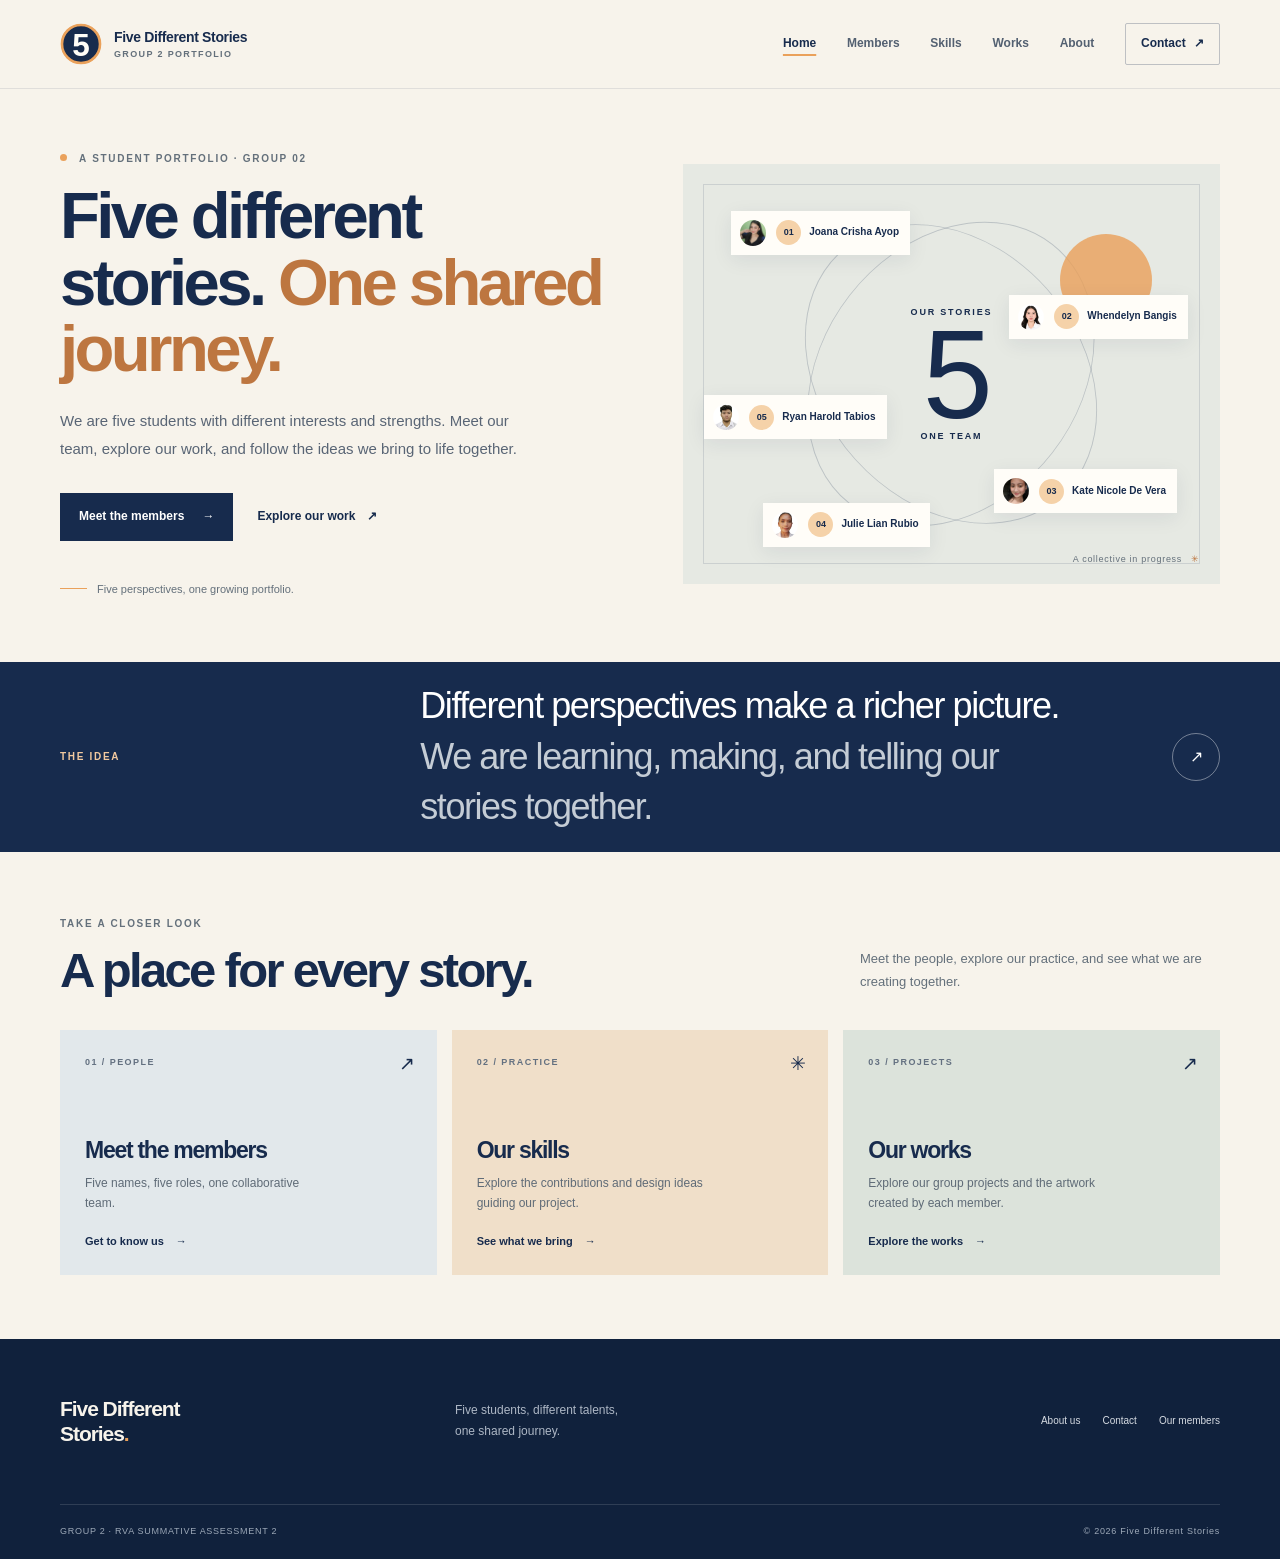
==== commit 0d6d40d0: "Update favicon references and logo image format across multiple HTML files" ====
--- a/index.html
+++ b/index.html
@@ -8,6 +8,7 @@
       content="Meet Group 2: five students, different talents, one shared journey."
     />
     <title>Five Different Stories | Group 2</title>
+    <link rel="icon" type="image/svg+xml" href="Assets/logo.svg">
     <link rel="stylesheet" href="global.css" />
     <script src="script.js" defer></script>
   </head>
@@ -22,7 +23,7 @@
         >
           <img
             class="brand-mark"
-            src="Assets/logo.png"
+            src="Assets/logo.svg"
             alt=""
             aria-hidden="true"
           />
@@ -94,23 +95,23 @@
           <div class="art-label">
             <span>OUR STORIES</span><strong>5</strong><span>ONE TEAM</span>
           </div>
-          <div class="story-chip chip-one">
+          <a class="story-chip chip-one" href="Members.html#member-joana">
             <img
               class="chip-photo"
               src="Assets/joana.jpg"
               alt=""
               loading="lazy"
             /><span class="chip-number">01</span><span>Joana Crisha Ayop</span>
-          </div>
-          <div class="story-chip chip-two">
+          </a>
+          <a class="story-chip chip-two" href="Members.html#member-whendelyn">
             <img
               class="chip-photo"
               src="Assets/whendy.jpg"
               alt=""
               loading="lazy"
             /><span class="chip-number">02</span><span>Whendelyn Bangis</span>
-          </div>
-          <div class="story-chip chip-three">
+          </a>
+          <a class="story-chip chip-three" href="Members.html#member-kate">
             <img
               class="chip-photo"
               src="Assets/kate.jpg"
@@ -118,23 +119,23 @@
               loading="lazy"
             /><span class="chip-number">03</span
             ><span>Kate Nicole De Vera</span>
-          </div>
-          <div class="story-chip chip-four">
+          </a>
+          <a class="story-chip chip-four" href="Members.html#member-julie">
             <img
               class="chip-photo"
               src="Assets/julie.jpg"
               alt=""
               loading="lazy"
             /><span class="chip-number">04</span><span>Julie Lian Rubio</span>
-          </div>
-          <div class="story-chip chip-five">
+          </a>
+          <a class="story-chip chip-five" href="Members.html#member-ryan">
             <img
               class="chip-photo"
               src="Assets/ryan.jpg"
               alt=""
               loading="lazy"
             /><span class="chip-number">05</span><span>Ryan Harold Tabios</span>
-          </div>
+          </a>
           <span class="art-caption"
             >A collective in progress <span aria-hidden="true">✳</span></span
           >
--- a/global.css
+++ b/global.css
@@ -345,6 +345,14 @@
   font-size: 10px;
   font-weight: 600;
   white-space: nowrap;
+  color: var(--navy);
+  text-decoration: none;
+  transition: box-shadow 0.2s ease, transform 0.2s ease;
+}
+.story-chip:hover,
+.story-chip:focus-visible {
+  box-shadow: 0 8px 24px rgba(23, 43, 77, 0.18);
+  transform: translateY(-2px);
 }
 .chip-number {
   width: 25px;
@@ -601,6 +609,37 @@
 }
 .member-card {
   background: var(--paper);
+  scroll-margin-top: 24px;
+}
+.member-joana {
+  --member-glow: rgba(172, 201, 218, 0.82);
+}
+.member-whendelyn {
+  --member-glow: rgba(224, 192, 151, 0.82);
+}
+.member-kate {
+  --member-glow: rgba(219, 186, 181, 0.82);
+}
+.member-julie {
+  --member-glow: rgba(202, 210, 182, 0.82);
+}
+.member-ryan {
+  --member-glow: rgba(174, 202, 191, 0.82);
+}
+.member-card.is-highlighted {
+  animation: member-card-glow 1.5s ease-out;
+}
+@keyframes member-card-glow {
+  0%,
+  100% {
+    box-shadow: 0 6px 18px rgba(23, 43, 77, 0.06);
+  }
+  12%,
+  72% {
+    box-shadow:
+      0 0 0 3px var(--member-glow),
+      0 0 22px 4px var(--member-glow);
+  }
 }
 .member-art {
   min-height: 210px;
@@ -1182,7 +1221,7 @@
 .artist-gallery--julie .artwork-card,
 .artist-gallery--kate .artwork-card,
 .artist-gallery--whendelyn .artwork-card,
-.artist-gallery--whendelyn .artwork-document {
+.artist-gallery--whendelyn .artwork-document-preview {
   max-width: none;
 }
 .artist-gallery--julie .artwork-card:nth-child(1),
@@ -1217,7 +1256,7 @@
 .artist-gallery--whendelyn .artwork-card:nth-child(3) {
   grid-area: triptych;
 }
-.artist-gallery--whendelyn .artwork-document {
+.artist-gallery--whendelyn .artwork-document-preview {
   grid-area: pdf;
   min-height: 0;
 }
@@ -1339,46 +1378,45 @@
   font-style: normal;
   font-weight: 500;
 }
-.artwork-document {
+.artwork-document-preview {
+  min-width: 0;
   min-height: 260px;
   max-width: 260px;
   flex: 1 1 220px;
   display: flex;
   flex-direction: column;
-  align-items: flex-start;
-  justify-content: center;
-  gap: 13px;
-  padding: 22px;
+  overflow: hidden;
   border-radius: 8px;
   background: var(--navy);
   box-shadow: 0 5px 16px rgba(23, 43, 77, 0.1);
+}
+.artwork-document-preview iframe {
+  width: 100%;
+  min-height: 0;
+  flex: 1 1 auto;
+  border: 0;
+  background: var(--paper);
+}
+.artwork-document-expand {
+  min-height: 44px;
+  display: flex;
+  align-items: center;
+  justify-content: space-between;
+  gap: 12px;
+  padding: 10px 14px;
+  border: 0;
+  background: var(--navy);
   color: white;
-  text-decoration: none;
-}
-.artwork-document:hover {
+  font: 600 12px var(--body);
+  text-align: left;
+  cursor: pointer;
+}
+.artwork-document-expand:hover {
   background: var(--navy-deep);
 }
-.artwork-document:focus-visible {
+.artwork-document-expand:focus-visible {
   outline: 3px solid var(--orange);
   outline-offset: 3px;
-}
-.artwork-document-icon {
-  display: grid;
-  width: 40px;
-  height: 40px;
-  place-items: center;
-  background: var(--orange-light);
-  color: var(--navy);
-  font-size: 10px;
-  font-weight: 800;
-}
-.artwork-document strong {
-  font: 600 17px/1.35 var(--display);
-}
-.artwork-document small {
-  color: #c7d0db;
-  font-size: 10px;
-  font-weight: 700;
 }
 .group-work {
   padding: 64px 0 28px;
@@ -1505,6 +1543,16 @@
   object-fit: contain;
   cursor: zoom-out;
 }
+.document-lightbox-frame {
+  width: 100%;
+  height: 100%;
+}
+.document-lightbox-frame iframe {
+  width: 100%;
+  height: 100%;
+  border: 0;
+  background: var(--paper);
+}
 .artwork-lightbox-close {
   position: absolute;
   top: 10px;
@@ -1867,6 +1915,13 @@
 .member-contact a:hover {
   text-decoration: underline;
   text-underline-offset: 3px;
+}
+.member-email {
+  margin: 5px 0 0;
+  color: #a36536;
+  font-size: 11px;
+  font-weight: 700;
+  overflow-wrap: anywhere;
 }
 .member-contact .contact-progress {
   margin: 0;
@@ -2221,7 +2276,7 @@
     gap: 10px;
   }
   .artwork-card,
-  .artwork-document {
+  .artwork-document-preview {
     max-width: none;
     flex: 0 1 calc(50% - 5px);
   }
@@ -2237,7 +2292,7 @@
   .artist-gallery--julie .artwork-card:nth-child(n),
   .artist-gallery--kate .artwork-card:nth-child(n),
   .artist-gallery--whendelyn .artwork-card:nth-child(n),
-  .artist-gallery--whendelyn .artwork-document {
+  .artist-gallery--whendelyn .artwork-document-preview {
     grid-area: auto;
   }
   .artwork-card--portrait {
@@ -2254,12 +2309,8 @@
     padding: 10px;
     font-size: 10px;
   }
-  .artwork-document {
-    min-height: 190px;
-    padding: 15px;
-  }
-  .artwork-document strong {
-    font-size: 14px;
+  .artwork-document-preview {
+    min-height: 300px;
   }
   .section-heading > p {
     font-size: 12px;
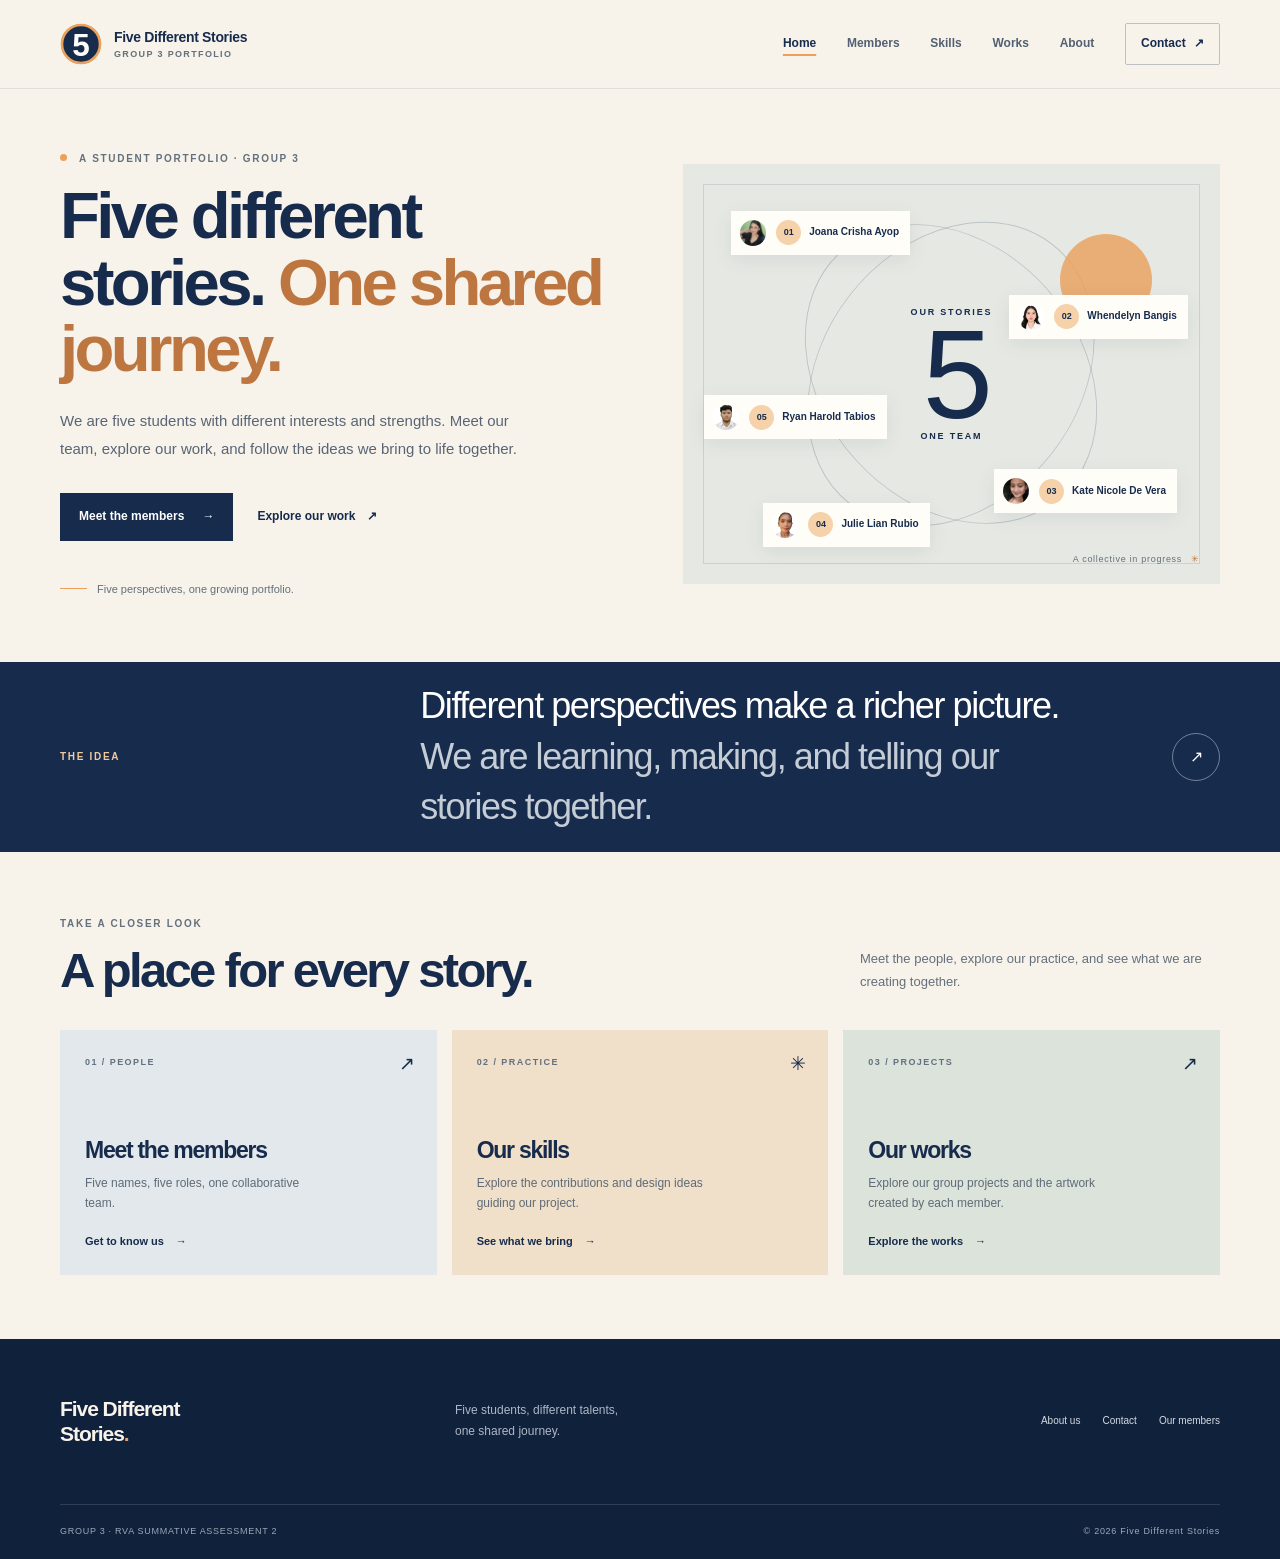
==== commit 67cb6595: "Update project references from Group 2 to Group 3 across multiple HTML files and README" ====
--- a/index.html
+++ b/index.html
@@ -5,9 +5,9 @@
     <meta name="viewport" content="width=device-width, initial-scale=1" />
     <meta
       name="description"
-      content="Meet Group 2: five students, different talents, one shared journey."
+      content="Meet Group 3: five students, different talents, one shared journey."
     />
-    <title>Five Different Stories | Group 2</title>
+    <title>Five Different Stories | Group 3</title>
     <link rel="icon" type="image/svg+xml" href="Assets/logo.svg">
     <link rel="stylesheet" href="global.css" />
     <script src="script.js" defer></script>
@@ -29,7 +29,7 @@
           />
           <span class="brand-copy"
             ><strong>Five Different Stories</strong
-            ><small>GROUP 2 PORTFOLIO</small></span
+            ><small>GROUP 3 PORTFOLIO</small></span
           >
         </a>
         <button
@@ -58,7 +58,7 @@
       <section class="home-hero page-shell">
         <div class="hero-copy">
           <p class="eyebrow">
-            <span class="eyebrow-dot"></span> A STUDENT PORTFOLIO · GROUP 02
+            <span class="eyebrow-dot"></span> A STUDENT PORTFOLIO · GROUP 3
           </p>
           <h1>
             Five different<br />stories.
@@ -219,7 +219,7 @@
         </div>
       </div>
       <div class="page-shell footer-bottom">
-        <span>GROUP 2 · RVA SUMMATIVE ASSESSMENT 2</span
+        <span>GROUP 3 · RVA SUMMATIVE ASSESSMENT 2</span
         ><span>© <span data-year>2026</span> Five Different Stories</span>
       </div>
     </footer>
